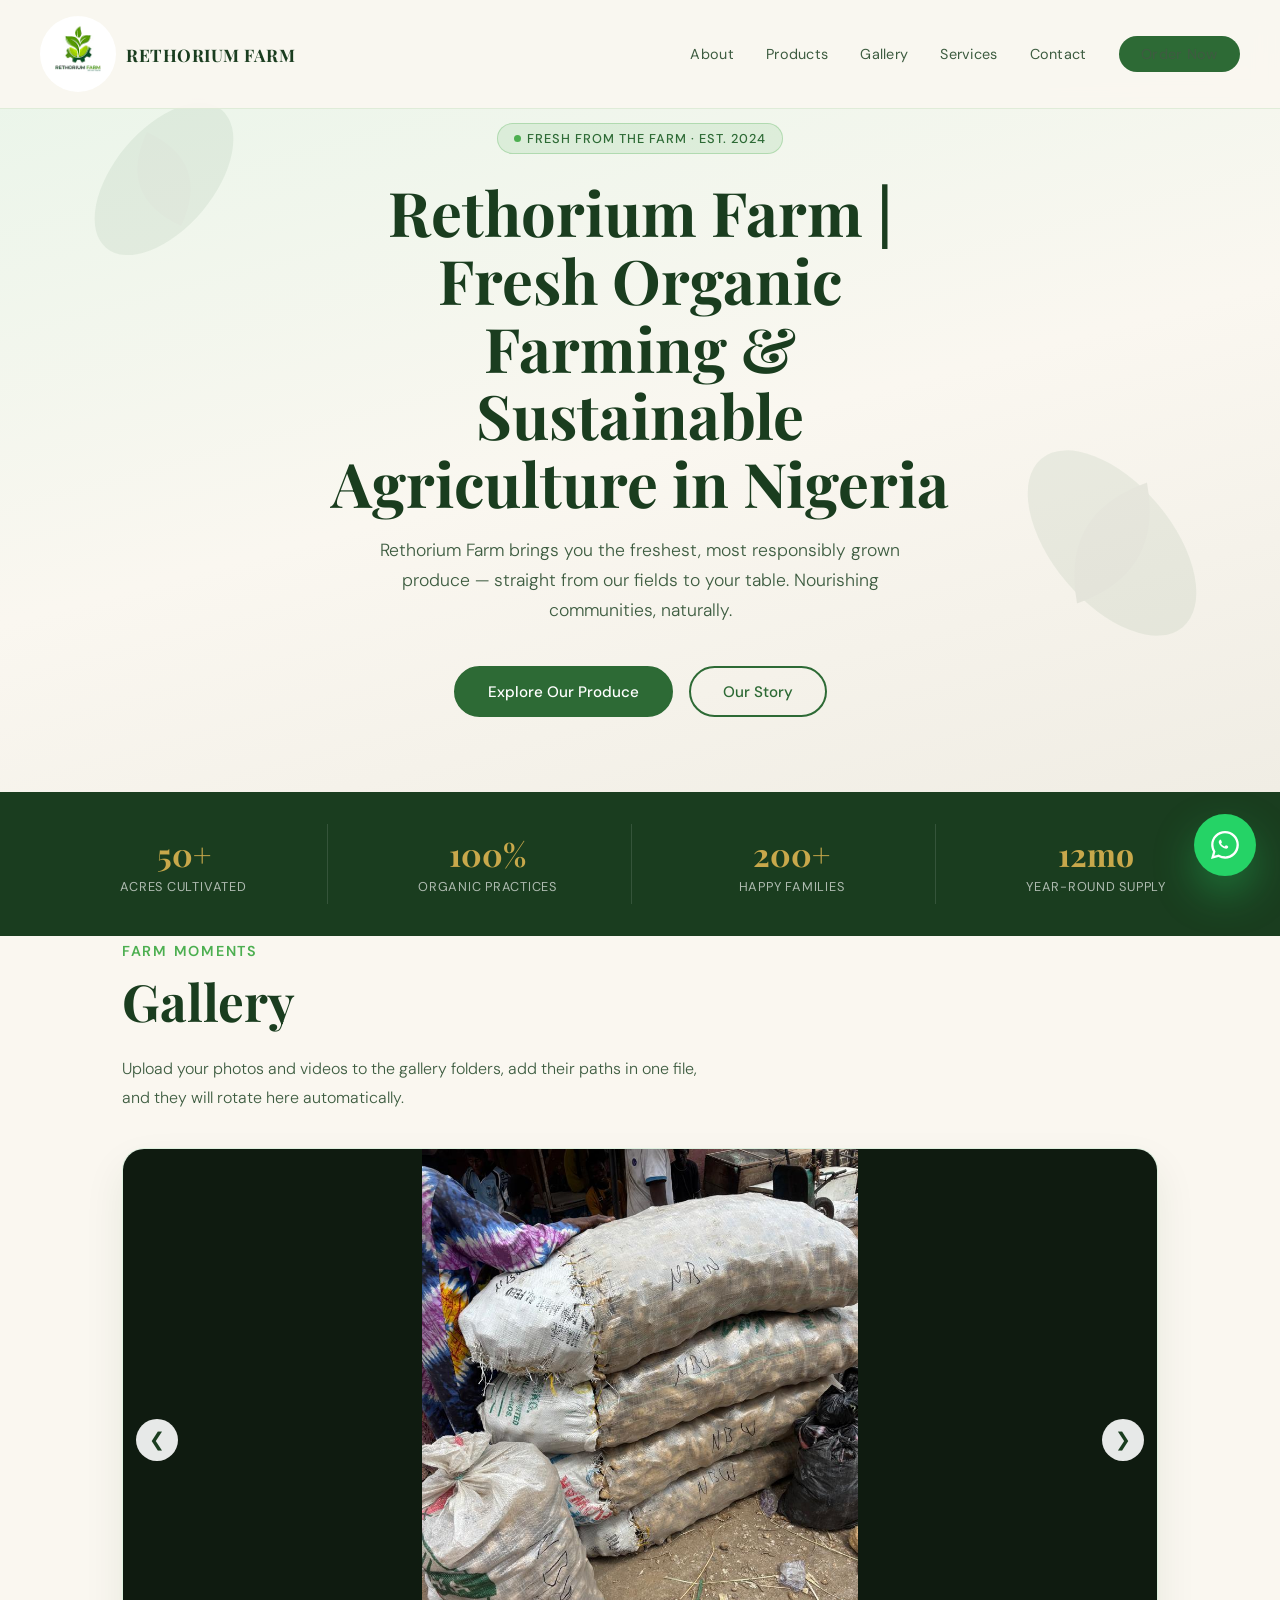
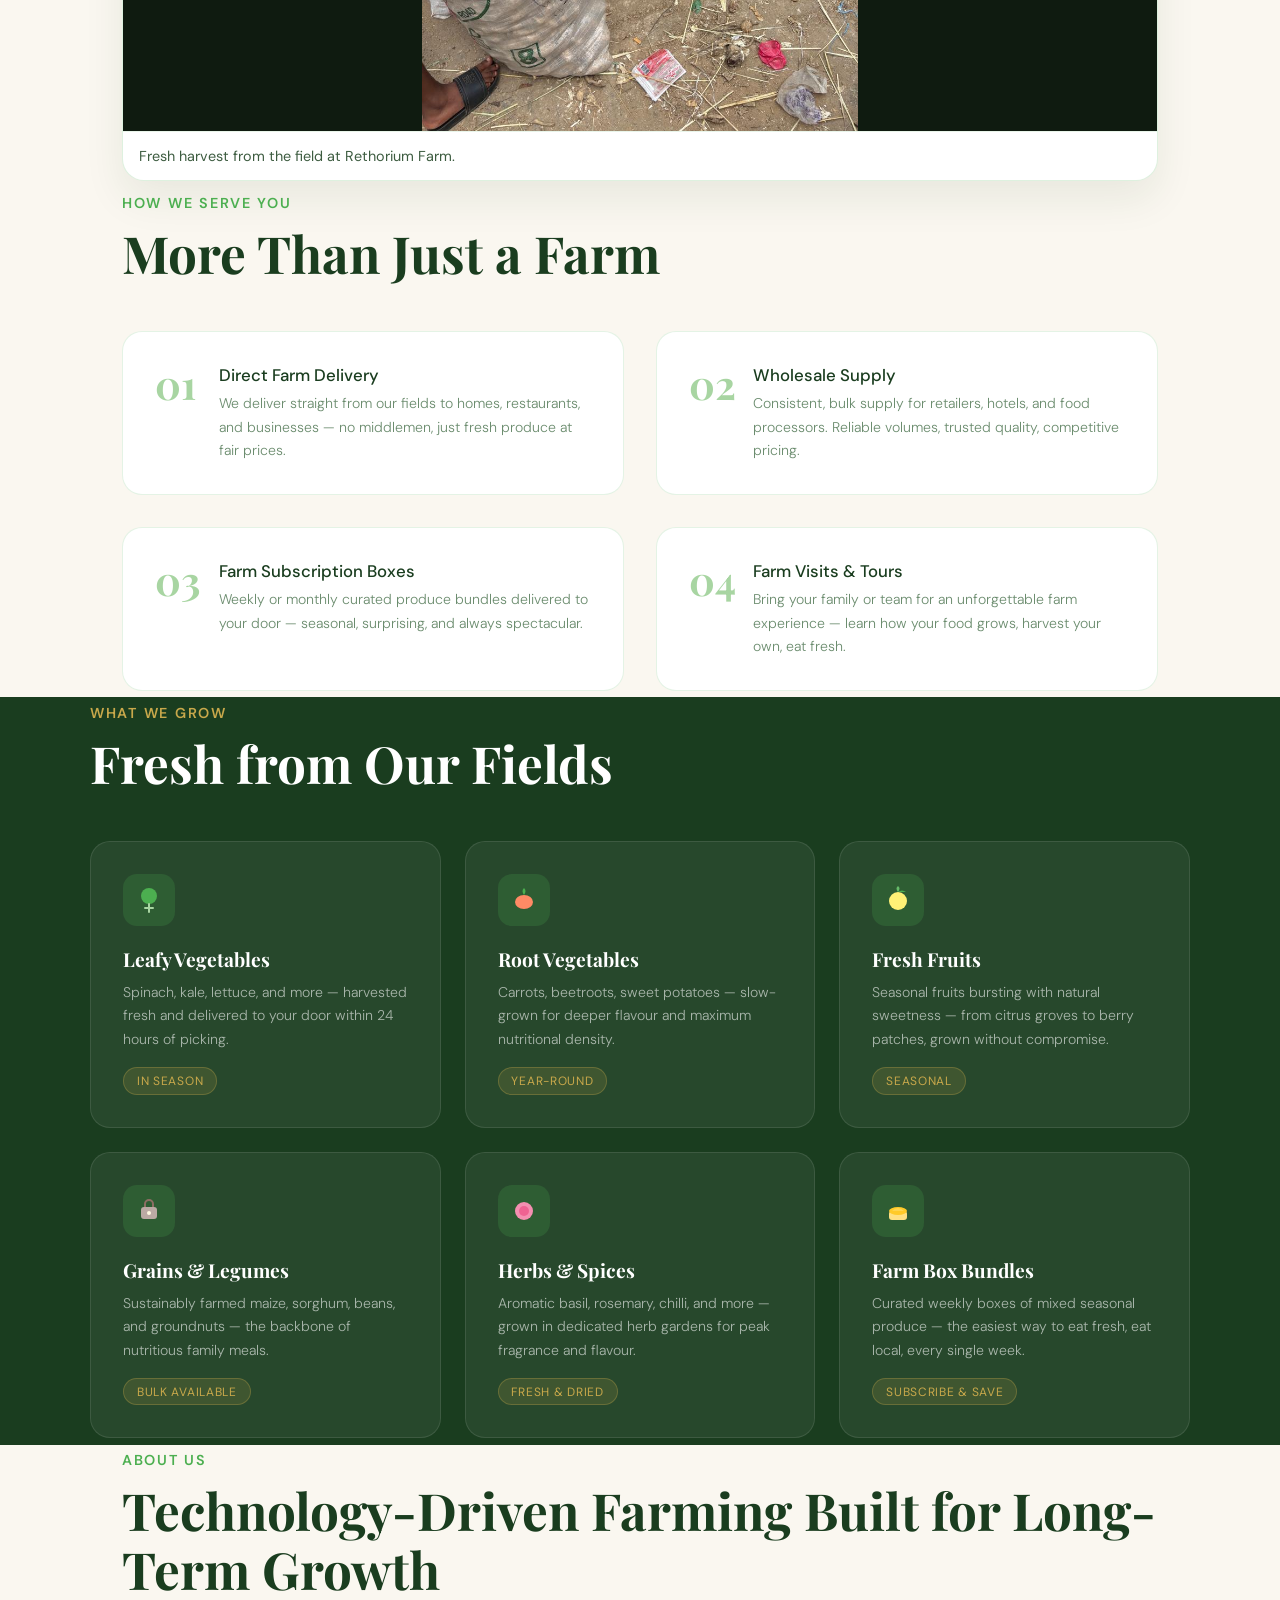
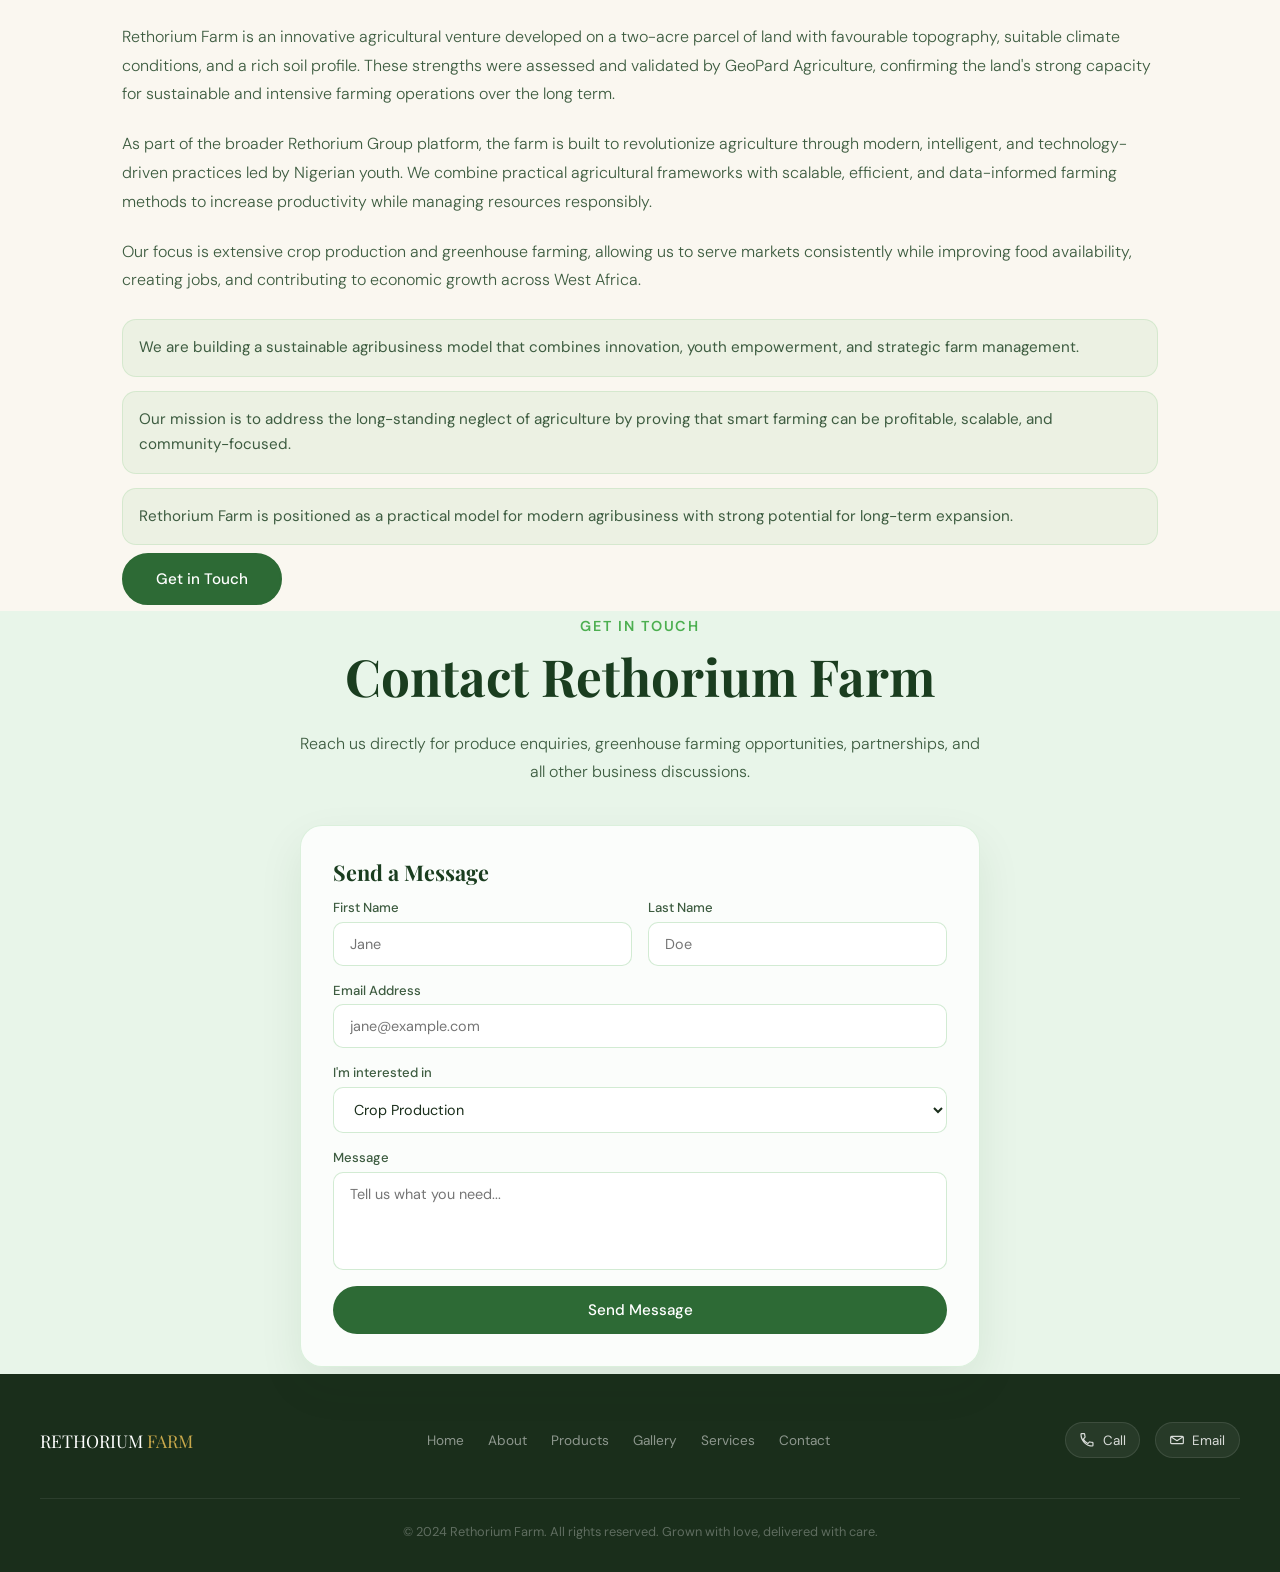
==== index.html @ 93842a05 "update changes" ====
<!DOCTYPE html>
<html lang="en">
<head>
<meta charset="UTF-8">
<meta name="viewport" content="width=device-width, initial-scale=1.0">
<title>Rethorium Farm | Organic Farming, Greenhouse Agriculture & Fresh Produce in Nigeria</title>
<meta name="description" content="Rethorium Farm is a modern agricultural company in Nigeria focused on sustainable crop production, greenhouse farming, and fresh organic produce supply across West Africa.">
<meta name="keywords" content="Rethorium Farm, agriculture Nigeria, organic farm, greenhouse farming, fresh produce Nigeria, farm delivery, crops Nigeria">
<meta name="author" content="Rethorium Farm">
<meta name="robots" content="index, follow">
<meta name="googlebot" content="index, follow, max-image-preview:large">
<meta name="language" content="English">
<meta name="geo.region" content="NG">
<meta name="geo.placename" content="Nigeria">
<meta property="og:title" content="Rethorium Farm">
<meta property="og:description" content="Fresh, sustainable farming and organic produce from Rethorium Farm.">
<meta property="og:image" content="https://rethoriumfarm.com/Rethorium%20Logo.jpg">
<meta property="og:url" content="https://rethoriumfarm.com">
<meta property="og:site_name" content="Rethorium Farm">
<meta property="og:locale" content="en_NG">
<meta property="og:type" content="website">
<meta name="twitter:card" content="summary_large_image">
<meta name="twitter:title" content="Rethorium Farm">
<meta name="twitter:description" content="Fresh farm produce, greenhouse farming, and sustainable agriculture.">
<meta name="twitter:image" content="https://rethoriumfarm.com/Rethorium%20Logo.jpg">
<link rel="canonical" href="https://rethoriumfarm.com">
<link rel="alternate" hreflang="en-ng" href="https://rethoriumfarm.com">
<link rel="alternate" hreflang="x-default" href="https://rethoriumfarm.com">
<link rel="icon" type="image/png" href="/favicon.png">
<link rel="apple-touch-icon" href="/apple-touch-icon.png">
<link href="https://fonts.googleapis.com/css2?family=Playfair+Display:wght@400;600;700&family=DM+Sans:wght@300;400;500&display=swap" rel="stylesheet">
<style>
  *, *::before, *::after { box-sizing: border-box; margin: 0; padding: 0; }
  :root {
    --green-deep: #1a3d1f;
    --green-mid: #2d6a35;
    --green-bright: #4caf50;
    --green-light: #a8d5a2;
    --green-pale: #e8f5e9;
    --gold: #c8a84b;
    --cream: #faf7f0;
    --text-dark: #1a2e1b;
    --text-mid: #3d5c40;
    --text-light: #6b8c6e;
    --white: #ffffff;
  }
  html { scroll-behavior: smooth; }
  body { font-family: 'DM Sans', sans-serif; background: var(--cream); color: var(--text-dark); overflow-x: hidden; }

  /* NAV */
  nav {
    position: fixed; top: 0; left: 0; right: 0; z-index: 100;
    display: flex; align-items: center; justify-content: space-between;
    padding: 1rem 2.5rem;
    background: rgba(250,247,240,0.92);
    backdrop-filter: blur(12px);
    border-bottom: 1px solid rgba(76,175,80,0.15);
  }
  .nav-logo { display: flex; align-items: center; gap: 10px; }
  .nav-logo-icon {
    width: 76px; height: 76px; background: var(--green-mid);
    border-radius: 50%; display: flex; align-items: center; justify-content: center;
    overflow: hidden;
  }
  .nav-logo-icon img { width: 100%; height: 100%; object-fit: cover; display: block; }
  .nav-brand { font-family: 'Playfair Display', serif; font-size: 1.08rem; font-weight: 700; color: var(--green-deep); letter-spacing: 0.03em; }
  .nav-links { display: flex; align-items: center; gap: 2rem; }
  .nav-links a { font-size: 0.9rem; color: var(--text-mid); text-decoration: none; letter-spacing: 0.02em; transition: color 0.2s; }
  .nav-links a:hover { color: var(--green-bright); }
  .nav-cta {
    background: var(--green-mid); color: white; padding: 0.55rem 1.4rem;
    border-radius: 40px; font-size: 0.88rem; font-weight: 500;
    text-decoration: none; transition: background 0.2s, transform 0.15s;
  }
  .nav-cta:hover { background: var(--green-deep); transform: translateY(-1px); }

  /* HERO */
  .hero {
    min-height: 88vh;
    display: flex; flex-direction: column; align-items: center; justify-content: center;
    padding: 7rem 2rem 4rem;
    position: relative; overflow: hidden;
    background: linear-gradient(165deg, var(--green-pale) 0%, var(--cream) 55%, #f0ede4 100%);
    text-align: center;
  }
  .hero-badge {
    display: inline-flex; align-items: center; gap: 6px;
    background: rgba(76,175,80,0.12); border: 1px solid rgba(76,175,80,0.3);
    color: var(--green-mid); font-size: 0.8rem; font-weight: 500; letter-spacing: 0.08em;
    padding: 0.4rem 1rem; border-radius: 40px; margin-bottom: 1.5rem;
    text-transform: uppercase;
  }
  .hero-badge::before { content: ''; width: 7px; height: 7px; background: var(--green-bright); border-radius: 50%; animation: pulse 2s infinite; }
  @keyframes pulse { 0%,100%{opacity:1;transform:scale(1)} 50%{opacity:0.6;transform:scale(1.3)} }
  .hero h1 {
    font-family: 'Playfair Display', serif; font-size: clamp(2.2rem, 4.8vw, 4rem);
    font-weight: 700; line-height: 1.1; color: var(--green-deep);
    max-width: 640px; margin: 0 auto 1.25rem;
  }
  .hero h1 em { font-style: italic; color: var(--green-mid); }
  .hero p {
    font-size: 1.1rem; color: var(--text-mid); line-height: 1.7;
    max-width: 520px; margin: 0 auto 2.5rem; font-weight: 300;
  }
  .hero-btns { display: flex; gap: 1rem; justify-content: center; flex-wrap: wrap; }
  .btn-primary {
    background: var(--green-mid); color: white; padding: 0.85rem 2rem;
    border-radius: 50px; font-size: 0.95rem; font-weight: 500; text-decoration: none;
    transition: all 0.2s; border: 2px solid var(--green-mid);
  }
  .btn-primary:hover { background: var(--green-deep); border-color: var(--green-deep); transform: translateY(-2px); }
  .btn-outline {
    background: transparent; color: var(--green-mid); padding: 0.85rem 2rem;
    border-radius: 50px; font-size: 0.95rem; font-weight: 500; text-decoration: none;
    border: 2px solid var(--green-mid); transition: all 0.2s;
  }
  .btn-outline:hover { background: var(--green-pale); transform: translateY(-2px); }

  /* floating leaf decoration */
  .leaf-deco {
    position: absolute; opacity: 0.07; pointer-events: none;
  }
  .leaf-deco-1 { top: 10%; left: 5%; width: 200px; transform: rotate(-20deg); }
  .leaf-deco-2 { bottom: 15%; right: 3%; width: 260px; transform: rotate(30deg); }

  /* STATS */
  .stats-bar {
    background: var(--green-deep); padding: 2rem 2.5rem;
    display: grid; grid-template-columns: repeat(4, 1fr); gap: 1rem; text-align: center;
  }
  .stat-item { border-right: 1px solid rgba(255,255,255,0.12); padding: 0.5rem 1rem; }
  .stat-item:last-child { border-right: none; }
  .stat-num { font-family: 'Playfair Display', serif; font-size: 2rem; font-weight: 700; color: var(--gold); display: block; }
  .stat-label { font-size: 0.8rem; color: rgba(255,255,255,0.65); text-transform: uppercase; letter-spacing: 0.06em; }

  /* ABOUT */
  .section { padding: 0.4rem 2rem; max-width: 1100px; margin: 0 auto; }
  .section-tag { font-size: 0.9rem; text-transform: uppercase; letter-spacing: 0.12em; color: var(--green-bright); font-weight: 600; margin-bottom: 0.75rem; display: block; }
  .section-title { font-family: 'Playfair Display', serif; font-size: clamp(2.35rem, 4vw, 3.5rem); color: var(--green-deep); font-weight: 700; line-height: 1.15; margin-bottom: 1.5rem; }
  .section-body { font-size: 1rem; color: var(--text-mid); line-height: 1.8; font-weight: 300; max-width: 600px; }

  .about-grid { display: grid; grid-template-columns: 1fr; gap: 0; align-items: start; }
  #about .section-body,
  #about .about-points {
    max-width: none;
  }

  /* PRODUCTS */
  .products-section { background: var(--green-deep); padding: 0.4rem 2rem; }
  .products-inner { max-width: 1100px; margin: 0 auto; }
  .products-section .section-tag { color: var(--gold); }
  .products-section .section-title { color: white; }
  .products-grid { display: grid; grid-template-columns: repeat(3, 1fr); gap: 1.5rem; margin-top: 3rem; }
  .product-card {
    background: rgba(255,255,255,0.06); border: 1px solid rgba(255,255,255,0.1);
    border-radius: 20px; padding: 2rem; transition: all 0.3s;
    cursor: pointer;
  }
  .product-card:hover { background: rgba(255,255,255,0.1); transform: translateY(-4px); border-color: rgba(200,168,75,0.4); }
  .product-icon {
    width: 52px; height: 52px; border-radius: 14px;
    background: rgba(76,175,80,0.2); display: flex; align-items: center;
    justify-content: center; margin-bottom: 1.25rem;
  }
  .product-icon svg { width: 28px; height: 28px; }
  .product-card h3 { font-family: 'Playfair Display', serif; color: white; font-size: 1.2rem; margin-bottom: 0.6rem; }
  .product-card p { color: rgba(255,255,255,0.6); font-size: 0.88rem; line-height: 1.65; font-weight: 300; }
  .product-tag {
    display: inline-block; background: rgba(200,168,75,0.15); color: var(--gold);
    font-size: 0.75rem; padding: 0.3rem 0.8rem; border-radius: 20px; margin-top: 1rem;
    border: 1px solid rgba(200,168,75,0.3); text-transform: uppercase; letter-spacing: 0.06em;
  }

  /* SERVICES */
  .services-grid { display: grid; grid-template-columns: repeat(2, 1fr); gap: 2rem; margin-top: 3rem; }
  .service-card {
    background: white; border: 1px solid rgba(76,175,80,0.15); border-radius: 20px;
    padding: 2rem; display: flex; gap: 1.25rem; transition: all 0.25s;
  }
  .service-card:hover { border-color: var(--green-light); box-shadow: 0 8px 30px rgba(45,106,53,0.1); transform: translateY(-2px); }
  .service-num {
    font-family: 'Playfair Display', serif; font-size: 2.5rem; color: var(--green-light);
    font-weight: 700; line-height: 1; min-width: 44px;
  }
  .service-card h3 { font-size: 1.05rem; font-weight: 500; color: var(--green-deep); margin-bottom: 0.4rem; }
  .service-card p { font-size: 0.88rem; color: var(--text-light); line-height: 1.65; font-weight: 300; }

  /* GALLERY */
  .gallery-shell {
    margin-top: 2.2rem;
    background: white;
    border: 1px solid rgba(76,175,80,0.18);
    border-radius: 22px;
    overflow: hidden;
    box-shadow: 0 18px 40px rgba(26,61,31,0.08);
  }
  .gallery-stage {
    position: relative;
    aspect-ratio: 16 / 9;
    background: #0f1b10;
    display: flex;
    align-items: center;
    justify-content: center;
  }
  .gallery-media {
    width: 100%;
    height: 100%;
    object-fit: contain;
    display: block;
  }
  .gallery-empty {
    display: flex;
    width: 100%;
    height: 100%;
    align-items: center;
    justify-content: center;
    color: rgba(255,255,255,0.75);
    padding: 1rem;
    text-align: center;
    font-size: 0.95rem;
  }
  .gallery-caption {
    padding: 0.95rem 1rem;
    border-top: 1px solid rgba(76,175,80,0.12);
    color: var(--text-mid);
    font-size: 0.9rem;
    min-height: 3.1rem;
  }
  .gallery-controls {
    position: absolute;
    inset: 0;
    display: flex;
    align-items: center;
    justify-content: space-between;
    padding: 0 0.8rem;
    pointer-events: none;
  }
  .gallery-btn {
    width: 42px;
    height: 42px;
    border: 0;
    border-radius: 50%;
    background: rgba(255,255,255,0.9);
    color: var(--green-deep);
    font-size: 1.2rem;
    cursor: pointer;
    pointer-events: auto;
    transition: transform 0.2s, background 0.2s;
  }
  .gallery-btn:hover {
    background: #ffffff;
    transform: scale(1.05);
  }
  #gallery { padding-bottom: 0.4rem; }
  #services { padding-top: 0.4rem; }

  /* CONTACT */
  .contact-section { background: var(--green-pale); padding: 0.4rem 2rem; }
  .contact-inner { max-width: 680px; margin: 0 auto; text-align: center; }
  .contact-inner .section-title { color: var(--green-deep); }
  .contact-inner p { color: var(--text-mid); margin-bottom: 2.5rem; font-size: 1rem; font-weight: 300; line-height: 1.7; }
  .about-points {
    list-style: none;
    display: grid;
    gap: 0.9rem;
    margin: 1.5rem 0 0;
    padding: 0;
    max-width: 620px;
  }
  .about-points li {
    background: rgba(76,175,80,0.08);
    border: 1px solid rgba(76,175,80,0.14);
    border-radius: 14px;
    padding: 0.95rem 1rem;
    color: var(--text-mid);
    line-height: 1.65;
    font-size: 0.95rem;
  }
  .contact-layout {
    display: grid;
    grid-template-columns: 1fr;
    gap: 1.25rem;
    text-align: left;
    align-items: start;
  }
  .contact-card,
  .contact-form-shell {
    background: rgba(255,255,255,0.82);
    border: 1px solid rgba(76,175,80,0.18);
    border-radius: 22px;
    padding: 2rem;
    box-shadow: 0 18px 45px rgba(26,61,31,0.08);
  }
  .contact-card h3,
  .contact-form-shell h3 {
    font-family: 'Playfair Display', serif;
    color: var(--green-deep);
    font-size: 1.35rem;
    margin-bottom: 0.85rem;
  }
  .contact-list {
    display: grid;
    gap: 1rem;
    margin: 1.5rem 0;
  }
  .contact-item {
    padding: 0.95rem 1rem;
    border-radius: 16px;
    background: white;
    border: 1px solid rgba(76,175,80,0.14);
  }
  .contact-label {
    display: block;
    font-size: 0.78rem;
    letter-spacing: 0.08em;
    text-transform: uppercase;
    color: var(--green-bright);
    margin-bottom: 0.35rem;
    font-weight: 500;
  }
  .contact-item a,
  .contact-item span {
    color: var(--text-dark);
    text-decoration: none;
    font-size: 0.98rem;
    line-height: 1.5;
  }
  .contact-item a:hover { color: var(--green-mid); }
  .whatsapp-btn {
    display: inline-flex;
    align-items: center;
    justify-content: center;
    gap: 0.6rem;
    width: 100%;
    padding: 0.95rem 1.25rem;
    border-radius: 999px;
    text-decoration: none;
    background: #25d366;
    color: white;
    font-weight: 500;
    transition: transform 0.2s, box-shadow 0.2s, background 0.2s;
    box-shadow: 0 14px 28px rgba(37,211,102,0.22);
  }
  .whatsapp-btn:hover {
    background: #1fb658;
    transform: translateY(-2px);
  }
  .whatsapp-float {
    position: fixed;
    right: 1.5rem;
    bottom: 1.5rem;
    z-index: 120;
    width: 62px;
    height: 62px;
    border-radius: 50%;
    display: inline-flex;
    align-items: center;
    justify-content: center;
    background: #25d366;
    color: white;
    box-shadow: 0 18px 40px rgba(37,211,102,0.35);
    transition: transform 0.2s, box-shadow 0.2s;
  }
  .whatsapp-float:hover {
    transform: translateY(-3px) scale(1.02);
    box-shadow: 0 22px 44px rgba(37,211,102,0.42);
  }
  .whatsapp-float svg { width: 28px; height: 28px; }
  .contact-form { text-align: left; display: grid; gap: 1rem; }
  .form-row { display: grid; grid-template-columns: 1fr 1fr; gap: 1rem; }
  .form-group { display: flex; flex-direction: column; gap: 0.35rem; }
  .form-group label { font-size: 0.82rem; font-weight: 500; color: var(--text-mid); }
  .form-group input, .form-group textarea, .form-group select {
    padding: 0.75rem 1rem; border: 1px solid rgba(76,175,80,0.25);
    border-radius: 10px; font-family: 'DM Sans', sans-serif; font-size: 0.9rem;
    background: white; color: var(--text-dark); outline: none; transition: border 0.2s;
    resize: none;
  }
  .form-group input:focus, .form-group textarea:focus, .form-group select:focus {
    border-color: var(--green-bright);
  }
  .submit-btn {
    background: var(--green-mid); color: white; border: none; padding: 0.9rem 2rem;
    border-radius: 50px; font-family: 'DM Sans', sans-serif; font-size: 0.95rem;
    font-weight: 500; cursor: pointer; transition: all 0.2s; width: 100%;
  }
  .submit-btn:hover { background: var(--green-deep); transform: translateY(-1px); }

  /* FOOTER */
  footer {
    background: var(--text-dark); padding: 3rem 2.5rem 2rem;
    display: flex; justify-content: space-between; align-items: center; flex-wrap: wrap; gap: 1rem;
  }
  .footer-brand { font-family: 'Playfair Display', serif; color: white; font-size: 1.1rem; }
  .footer-brand span { color: var(--gold); }
  .footer-links { display: flex; gap: 1.5rem; }
  .footer-links a { color: rgba(255,255,255,0.5); font-size: 0.85rem; text-decoration: none; transition: color 0.2s; }
  .footer-links a:hover { color: var(--gold); }
  .footer-contact-links {
    display: flex;
    align-items: center;
    gap: 0.9rem;
  }
  .footer-contact-link {
    display: inline-flex;
    align-items: center;
    gap: 0.45rem;
    padding: 0.55rem 0.85rem;
    border-radius: 999px;
    background: rgba(255,255,255,0.06);
    border: 1px solid rgba(255,255,255,0.1);
    color: rgba(255,255,255,0.82);
    text-decoration: none;
    font-size: 0.84rem;
    transition: color 0.2s, border-color 0.2s, background 0.2s;
  }
  .footer-contact-link svg {
    width: 16px;
    height: 16px;
    flex: 0 0 16px;
  }
  .footer-contact-link:hover {
    color: var(--gold);
    border-color: rgba(200,168,75,0.35);
    background: rgba(255,255,255,0.1);
  }
  .footer-copy { color: rgba(255,255,255,0.3); font-size: 0.8rem; width: 100%; text-align: center; margin-top: 1.5rem; border-top: 1px solid rgba(255,255,255,0.08); padding-top: 1.5rem; }

  @media (max-width: 820px) {
    nav {
      padding: 0.9rem 1rem;
      align-items: center;
    }
    .nav-logo {
      gap: 0.7rem;
      min-width: 0;
    }
    .nav-logo-icon { width: 54px; height: 54px; }
    .nav-brand {
      display: inline-block;
      font-size: 0.86rem;
      line-height: 1.1;
      max-width: 110px;
    }
    .nav-links { display: none; }
    .hero {
      min-height: auto;
      padding: 6rem 1rem 2.5rem;
    }
    .hero-badge {
      font-size: 0.68rem;
      letter-spacing: 0.06em;
      padding: 0.35rem 0.8rem;
      margin-bottom: 1rem;
    }
    .hero h1 {
      font-size: clamp(1.65rem, 7vw, 2.3rem);
      max-width: 16ch;
      margin-bottom: 0.9rem;
    }
    .hero p {
      font-size: 0.96rem;
      max-width: none;
      margin-bottom: 1.5rem;
    }
    .hero-btns {
      width: 100%;
      gap: 0.75rem;
    }
    .btn-primary,
    .btn-outline {
      width: 100%;
      max-width: 320px;
      padding: 0.8rem 1.2rem;
      font-size: 0.92rem;
    }
    .leaf-deco { display: none; }
    .stats-bar {
      grid-template-columns: repeat(2, minmax(0, 1fr));
      padding: 1.25rem 1rem;
      gap: 0.75rem;
    }
    .stat-item {
      border-right: none;
      border-bottom: 1px solid rgba(255,255,255,0.12);
      padding: 0.65rem 0.35rem 0.9rem;
    }
    .stat-item:nth-last-child(-n+2) { border-bottom: none; }
    .stat-num { font-size: 1.55rem; }
    .stat-label {
      font-size: 0.72rem;
      line-height: 1.4;
    }
    .section,
    .products-section,
    .contact-section { padding: 0.8rem 1rem; }
    .section-tag {
      font-size: 0.74rem;
      margin-bottom: 0.45rem;
    }
    .section-title {
      font-size: clamp(1.8rem, 8vw, 2.4rem);
      margin-bottom: 1rem;
    }
    .section-body {
      font-size: 0.95rem;
      line-height: 1.7;
    }
    .about-grid,
    .products-grid,
    .services-grid,
    .contact-layout,
    .form-row { grid-template-columns: 1fr; }
    .products-grid,
    .services-grid {
      gap: 1rem;
      margin-top: 1.5rem;
    }
    .product-card,
    .service-card { padding: 1.3rem; }
    .product-card h3 { font-size: 1.05rem; }
    .product-card p,
    .service-card p { font-size: 0.86rem; }
    .service-card {
      gap: 0.85rem;
      align-items: flex-start;
    }
    .service-num {
      font-size: 2rem;
      min-width: 0;
    }
    .gallery-shell {
      margin-top: 1.4rem;
      border-radius: 18px;
    }
    .gallery-stage { aspect-ratio: 4 / 3; }
    .gallery-btn { width: 38px; height: 38px; }
    .gallery-caption {
      padding: 0.8rem 0.85rem;
      min-height: auto;
      font-size: 0.85rem;
    }
    .about-points {
      gap: 0.7rem;
      margin-top: 1rem;
    }
    .about-points li {
      padding: 0.85rem 0.9rem;
      font-size: 0.9rem;
    }
    .contact-inner { max-width: none; }
    .contact-inner p {
      font-size: 0.95rem;
      margin-bottom: 1.5rem;
    }
    .contact-form-shell {
      padding: 1.25rem;
      border-radius: 18px;
    }
    .contact-form-shell h3 { font-size: 1.15rem; }
    .form-group input,
    .form-group textarea,
    .form-group select {
      font-size: 0.95rem;
      padding: 0.8rem 0.9rem;
    }
    .submit-btn {
      padding: 0.85rem 1rem;
      font-size: 0.92rem;
    }
    footer {
      padding: 2rem 1rem 1.35rem;
      justify-content: center;
      gap: 0.9rem;
      text-align: center;
    }
    .footer-brand { width: 100%; }
    .footer-links,
    .footer-contact-links {
      width: 100%;
      justify-content: center;
    }
    .footer-links {
      flex-wrap: wrap;
      gap: 0.75rem 1rem;
    }
    .footer-contact-links { flex-wrap: wrap; }
    .footer-contact-link {
      flex: 1 1 140px;
      justify-content: center;
    }
    .footer-copy {
      margin-top: 0.9rem;
      padding-top: 0.9rem;
      font-size: 0.76rem;
    }
    .whatsapp-float { right: 1rem; bottom: 1rem; width: 56px; height: 56px; }
  }

  @media (max-width: 420px) {
    .nav-brand {
      font-size: 0.8rem;
      max-width: 92px;
    }
    .hero { padding-top: 5.6rem; }
    .hero h1 {
      font-size: clamp(1.55rem, 8.2vw, 1.95rem);
      max-width: 13ch;
    }
    .stats-bar { grid-template-columns: 1fr; }
    .stat-item:nth-last-child(-n+2) { border-bottom: 1px solid rgba(255,255,255,0.12); }
    .stat-item:last-child { border-bottom: none; }
    .footer-contact-link { flex-basis: 100%; }
  }
</style>
<script type="application/ld+json">
{
  "@context": "https://schema.org",
  "@graph": [
    {
      "@type": "Organization",
      "@id": "https://rethoriumfarm.com/#organization",
      "name": "Rethorium Farm",
      "alternateName": "Rethorium Farm Nigeria",
      "url": "https://rethoriumfarm.com",
      "logo": "https://rethoriumfarm.com/Rethorium%20Logo.jpg",
      "image": "https://rethoriumfarm.com/Rethorium%20Logo.jpg",
      "description": "Rethorium Farm is a modern agricultural company in Nigeria focused on sustainable crop production, greenhouse farming, and fresh organic produce supply across West Africa.",
      "email": "info@rethoriumfarm.com",
      "telephone": "+2348164770648",
      "foundingDate": "2024",
      "areaServed": {
        "@type": "Country",
        "name": "Nigeria"
      },
      "contactPoint": {
        "@type": "ContactPoint",
        "contactType": "customer service",
        "telephone": "+2348164770648",
        "email": "info@rethoriumfarm.com",
        "availableLanguage": "English"
      },
      "sameAs": [
        "https://wa.me/2348164770648"
      ]
    },
    {
      "@type": "WebSite",
      "@id": "https://rethoriumfarm.com/#website",
      "url": "https://rethoriumfarm.com",
      "name": "Rethorium Farm",
      "publisher": {
        "@id": "https://rethoriumfarm.com/#organization"
      },
      "inLanguage": "en-NG"
    },
    {
      "@type": "WebPage",
      "@id": "https://rethoriumfarm.com/#webpage",
      "url": "https://rethoriumfarm.com",
      "name": "Rethorium Farm | Organic Farming, Greenhouse Agriculture & Fresh Produce in Nigeria",
      "isPartOf": {
        "@id": "https://rethoriumfarm.com/#website"
      },
      "about": {
        "@id": "https://rethoriumfarm.com/#organization"
      },
      "description": "Rethorium Farm is a modern agricultural company in Nigeria focused on sustainable crop production, greenhouse farming, and fresh organic produce supply across West Africa.",
      "inLanguage": "en-NG"
    }
  ]
}
</script>
</head>
<body>

<!-- NAV -->
<nav>
  <div class="nav-logo">
    <div class="nav-logo-icon">
      <img src="Rethorium Logo.jpg" alt="Rethorium Farm logo">
    </div>
    <span class="nav-brand">RETHORIUM FARM</span>
  </div>
  <div class="nav-links">
    <a href="#about">About</a>
    <a href="#products">Products</a>
    <a href="#gallery">Gallery</a>
    <a href="#services">Services</a>
    <a href="#contact">Contact</a>
    <a href="#contact" class="nav-cta">Order Now</a>
  </div>
</nav>

<!-- HERO -->
<section class="hero" id="home">
  <svg class="leaf-deco leaf-deco-1" viewBox="0 0 200 200"><ellipse cx="100" cy="100" rx="90" ry="50" fill="#2d6a35" transform="rotate(-30 100 100)"/><path d="M100 50 Q150 100 100 150 Q50 100 100 50" fill="#1a3d1f"/></svg>
  <svg class="leaf-deco leaf-deco-2" viewBox="0 0 260 260"><ellipse cx="130" cy="130" rx="110" ry="60" fill="#2d6a35" transform="rotate(20 130 130)"/><path d="M130 60 Q190 130 130 200 Q70 130 130 60" fill="#1a3d1f"/></svg>

  <span class="hero-badge">Fresh from the Farm · Est. 2024</span>
  <h1>Rethorium Farm | Fresh Organic Farming &amp; Sustainable Agriculture in Nigeria</h1>
  <p>Rethorium Farm brings you the freshest, most responsibly grown produce — straight from our fields to your table. Nourishing communities, naturally.</p>
  <div class="hero-btns">
    <a href="#products" class="btn-primary">Explore Our Produce</a>
    <a href="#about" class="btn-outline">Our Story</a>
  </div>
</section>

<!-- STATS -->
<div class="stats-bar">
  <div class="stat-item"><span class="stat-num">50+</span><span class="stat-label">Acres Cultivated</span></div>
  <div class="stat-item"><span class="stat-num">100%</span><span class="stat-label">Organic Practices</span></div>
  <div class="stat-item"><span class="stat-num">200+</span><span class="stat-label">Happy Families</span></div>
  <div class="stat-item"><span class="stat-num">12mo</span><span class="stat-label">Year-Round Supply</span></div>
</div>

<!-- GALLERY -->
<section class="section" id="gallery">
  <span class="section-tag">Farm Moments</span>
  <h2 class="section-title">Gallery </h2>
  <p class="section-body">Upload your photos and videos to the gallery folders, add their paths in one file, and they will rotate here automatically.</p>
  <div class="gallery-shell">
    <div class="gallery-stage" id="galleryStage">
      <div class="gallery-empty">Add media files to the gallery list to start the slideshow.</div>
      <div class="gallery-controls" id="galleryControls" style="display:none;">
        <button class="gallery-btn" id="galleryPrev" aria-label="Previous slide">&#10094;</button>
        <button class="gallery-btn" id="galleryNext" aria-label="Next slide">&#10095;</button>
      </div>
    </div>
    <div class="gallery-caption" id="galleryCaption">No gallery media loaded yet.</div>
  </div>
</section>

<!-- SERVICES -->
<section class="section" id="services">
  <span class="section-tag">How We Serve You</span>
  <h2 class="section-title">More Than Just a Farm</h2>
  <div class="services-grid">
    <div class="service-card">
      <div class="service-num">01</div>
      <div>
        <h3>Direct Farm Delivery</h3>
        <p>We deliver straight from our fields to homes, restaurants, and businesses — no middlemen, just fresh produce at fair prices.</p>
      </div>
    </div>
    <div class="service-card">
      <div class="service-num">02</div>
      <div>
        <h3>Wholesale Supply</h3>
        <p>Consistent, bulk supply for retailers, hotels, and food processors. Reliable volumes, trusted quality, competitive pricing.</p>
      </div>
    </div>
    <div class="service-card">
      <div class="service-num">03</div>
      <div>
        <h3>Farm Subscription Boxes</h3>
        <p>Weekly or monthly curated produce bundles delivered to your door — seasonal, surprising, and always spectacular.</p>
      </div>
    </div>
    <div class="service-card">
      <div class="service-num">04</div>
      <div>
        <h3>Farm Visits & Tours</h3>
        <p>Bring your family or team for an unforgettable farm experience — learn how your food grows, harvest your own, eat fresh.</p>
      </div>
    </div>
  </div>
</section>

<!-- PRODUCTS -->
<section class="products-section" id="products">
  <div class="products-inner">
    <span class="section-tag">What We Grow</span>
    <h2 class="section-title">Fresh from Our Fields</h2>
    <div class="products-grid">
      <div class="product-card">
        <div class="product-icon">
          <svg viewBox="0 0 28 28" fill="none"><circle cx="14" cy="10" r="8" fill="#4caf50"/><path d="M14 18v8" stroke="#a8d5a2" stroke-width="2" stroke-linecap="round"/><path d="M10 22h8" stroke="#a8d5a2" stroke-width="2" stroke-linecap="round"/></svg>
        </div>
        <h3>Leafy Vegetables</h3>
        <p>Spinach, kale, lettuce, and more — harvested fresh and delivered to your door within 24 hours of picking.</p>
        <span class="product-tag">In Season</span>
      </div>
      <div class="product-card">
        <div class="product-icon">
          <svg viewBox="0 0 28 28" fill="none"><ellipse cx="14" cy="16" rx="9" ry="7" fill="#ff8a65"/><path d="M14 9 Q17 5 14 2 Q11 5 14 9" fill="#4caf50"/></svg>
        </div>
        <h3>Root Vegetables</h3>
        <p>Carrots, beetroots, sweet potatoes — slow-grown for deeper flavour and maximum nutritional density.</p>
        <span class="product-tag">Year-Round</span>
      </div>
      <div class="product-card">
        <div class="product-icon">
          <svg viewBox="0 0 28 28" fill="none"><circle cx="14" cy="15" r="9" fill="#fff176"/><path d="M14 6 Q17 2 14 0 Q11 2 14 6" fill="#66bb6a"/><path d="M14 6 Q18 3 22 6" fill="#4caf50"/></svg>
        </div>
        <h3>Fresh Fruits</h3>
        <p>Seasonal fruits bursting with natural sweetness — from citrus groves to berry patches, grown without compromise.</p>
        <span class="product-tag">Seasonal</span>
      </div>
      <div class="product-card">
        <div class="product-icon">
          <svg viewBox="0 0 28 28" fill="none"><rect x="6" y="10" width="16" height="12" rx="3" fill="#bcaaa4"/><path d="M10 10V7a4 4 0 018 0v3" stroke="#8d6e63" stroke-width="2" fill="none"/><circle cx="14" cy="16" r="2" fill="#fff8e1"/></svg>
        </div>
        <h3>Grains & Legumes</h3>
        <p>Sustainably farmed maize, sorghum, beans, and groundnuts — the backbone of nutritious family meals.</p>
        <span class="product-tag">Bulk Available</span>
      </div>
      <div class="product-card">
        <div class="product-icon">
          <svg viewBox="0 0 28 28" fill="none"><circle cx="14" cy="14" r="9" fill="#f48fb1"/><circle cx="14" cy="14" r="5" fill="#e91e63" opacity="0.4"/></svg>
        </div>
        <h3>Herbs & Spices</h3>
        <p>Aromatic basil, rosemary, chilli, and more — grown in dedicated herb gardens for peak fragrance and flavour.</p>
        <span class="product-tag">Fresh & Dried</span>
      </div>
      <div class="product-card">
        <div class="product-icon">
          <svg viewBox="0 0 28 28" fill="none"><rect x="5" y="14" width="18" height="9" rx="3" fill="#ffe082"/><ellipse cx="14" cy="14" rx="9" ry="4" fill="#ffca28"/><path d="M8 14 Q14 8 20 14" fill="#ffd54f"/></svg>
        </div>
        <h3>Farm Box Bundles</h3>
        <p>Curated weekly boxes of mixed seasonal produce — the easiest way to eat fresh, eat local, every single week.</p>
        <span class="product-tag">Subscribe & Save</span>
      </div>
    </div>
  </div>
</section>

<!-- ABOUT -->
<section class="section" id="about">
  <div class="about-grid">
    <div>
      <span class="section-tag">About Us</span>
      <h2 class="section-title">Technology-Driven Farming Built for Long-Term Growth</h2>
      <p class="section-body">Rethorium Farm is an innovative agricultural venture developed on a two-acre parcel of land with favourable topography, suitable climate conditions, and a rich soil profile. These strengths were assessed and validated by GeoPard Agriculture, confirming the land's strong capacity for sustainable and intensive farming operations over the long term.</p>
      <br>
      <p class="section-body">As part of the broader Rethorium Group platform, the farm is built to revolutionize agriculture through modern, intelligent, and technology-driven practices led by Nigerian youth. We combine practical agricultural frameworks with scalable, efficient, and data-informed farming methods to increase productivity while managing resources responsibly.</p>
      <br>
      <p class="section-body">Our focus is extensive crop production and greenhouse farming, allowing us to serve markets consistently while improving food availability, creating jobs, and contributing to economic growth across West Africa.</p>
      <ul class="about-points">
        <li>We are building a sustainable agribusiness model that combines innovation, youth empowerment, and strategic farm management.</li>
        <li>Our mission is to address the long-standing neglect of agriculture by proving that smart farming can be profitable, scalable, and community-focused.</li>
        <li>Rethorium Farm is positioned as a practical model for modern agribusiness with strong potential for long-term expansion.</li>
      </ul>
      <a href="#contact" class="btn-primary" style="display:inline-block;margin-top:0.5rem;">Get in Touch</a>
    </div>
  </div>
</section>

<!-- CONTACT -->
<section class="contact-section" id="contact">
  <div class="contact-inner">
    <span class="section-tag" style="display:block;text-align:center;">Get in Touch</span>
    <h2 class="section-title">Contact Rethorium Farm</h2>
    <p>Reach us directly for produce enquiries, greenhouse farming opportunities, partnerships, and all other business discussions.</p>
    <div class="contact-layout">
      <div class="contact-form-shell">
        <h3>Send a Message</h3>
        <div class="contact-form">
          <div class="form-row">
            <div class="form-group"><label>First Name</label><input type="text" placeholder="Jane"></div>
            <div class="form-group"><label>Last Name</label><input type="text" placeholder="Doe"></div>
          </div>
          <div class="form-group"><label>Email Address</label><input type="email" placeholder="jane@example.com"></div>
          <div class="form-group"><label>I'm interested in</label>
            <select><option>Crop Production</option><option>Greenhouse Farming</option><option>Wholesale Order</option><option>Partnership Opportunity</option><option>General Enquiry</option></select>
          </div>
          <div class="form-group"><label>Message</label><textarea rows="4" placeholder="Tell us what you need..."></textarea></div>
          <button class="submit-btn" onclick="alert('Thank you! We will get back to you shortly.')">Send Message</button>
        </div>
    </div>
  </div>
</section>

<a class="whatsapp-float" href="https://wa.me/+2348164770648" target="_blank" rel="noopener noreferrer" aria-label="Chat with Rethorium Farm on WhatsApp">
  <svg viewBox="0 0 32 32" fill="currentColor" aria-hidden="true"><path d="M19.11 17.23c-.27-.13-1.57-.77-1.82-.86-.24-.09-.42-.13-.6.13-.18.27-.69.86-.85 1.04-.15.18-.31.2-.58.07-.27-.13-1.12-.41-2.13-1.3-.79-.7-1.32-1.57-1.48-1.84-.15-.27-.02-.41.11-.54.12-.12.27-.31.4-.47.13-.15.18-.27.27-.45.09-.18.04-.34-.02-.47-.07-.13-.6-1.45-.82-1.99-.22-.52-.45-.45-.6-.45h-.51c-.18 0-.47.07-.72.34-.24.27-.94.92-.94 2.24 0 1.33.96 2.61 1.09 2.79.13.18 1.89 2.88 4.57 4.04.64.27 1.14.43 1.53.55.64.2 1.22.17 1.68.1.51-.08 1.57-.64 1.79-1.25.22-.61.22-1.13.15-1.25-.06-.12-.24-.18-.51-.31Z"/><path d="M27.27 4.68A15.78 15.78 0 0 0 16.02 0C7.3 0 .2 7.1.2 15.82c0 2.79.73 5.51 2.12 7.91L0 32l8.5-2.23a15.8 15.8 0 0 0 7.52 1.91h.01c8.72 0 15.82-7.1 15.82-15.82 0-4.22-1.64-8.19-4.58-11.18Zm-11.24 24.3h-.01a13.2 13.2 0 0 1-6.72-1.84l-.48-.29-5.04 1.32 1.35-4.91-.31-.5a13.16 13.16 0 0 1-2.03-6.95c0-7.27 5.92-13.19 13.2-13.19 3.52 0 6.83 1.37 9.32 3.87a13.1 13.1 0 0 1 3.86 9.32c0 7.28-5.92 13.2-13.14 13.2Z"/></svg>
</a>

<!-- FOOTER -->
<footer>
  <div class="footer-brand">RETHORIUM <span>FARM</span></div>
  <div class="footer-links">
    <a href="#home">Home</a>
    <a href="#about">About</a>
    <a href="#products">Products</a>
    <a href="#gallery">Gallery</a>
    <a href="#services">Services</a>
    <a href="#contact">Contact</a>
  </div>
  <div class="footer-contact-links">
    <a class="footer-contact-link" href="tel:+2348164770648" aria-label="Call Rethorium Farm">
      <svg viewBox="0 0 24 24" fill="none" aria-hidden="true"><path d="M6.62 10.79a15.46 15.46 0 0 0 6.59 6.59l2.2-2.2a1 1 0 0 1 1.02-.24c1.12.37 2.3.56 3.5.56a1 1 0 0 1 1 1V20a1 1 0 0 1-1 1C10.85 21 3 13.15 3 3.5a1 1 0 0 1 1-1H7.5a1 1 0 0 1 1 1c0 1.2.19 2.38.56 3.5a1 1 0 0 1-.24 1.02l-2.2 2.77Z" stroke="currentColor" stroke-width="1.8" stroke-linecap="round" stroke-linejoin="round"/></svg>
      <span>Call</span>
    </a>
    <a class="footer-contact-link" href="mailto:info@rethoriumfarm.com" aria-label="Email Rethorium Farm">
      <svg viewBox="0 0 24 24" fill="none" aria-hidden="true"><path d="M4 6.5h16a1.5 1.5 0 0 1 1.5 1.5v8A1.5 1.5 0 0 1 20 17.5H4A1.5 1.5 0 0 1 2.5 16V8A1.5 1.5 0 0 1 4 6.5Z" stroke="currentColor" stroke-width="1.8"/><path d="m4 8 8 5 8-5" stroke="currentColor" stroke-width="1.8" stroke-linecap="round" stroke-linejoin="round"/></svg>
      <span>Email</span>
    </a>
  </div>
  <div class="footer-copy">© 2024 Rethorium Farm. All rights reserved. Grown with love, delivered with care.</div>
</footer>

<script src="gallery/media-data.js"></script>
<script>
  (function () {
    const mediaList = Array.isArray(window.galleryMedia) ? window.galleryMedia : [];
    const stage = document.getElementById('galleryStage');
    const captionEl = document.getElementById('galleryCaption');
    const controls = document.getElementById('galleryControls');
    const prevBtn = document.getElementById('galleryPrev');
    const nextBtn = document.getElementById('galleryNext');
    let currentIndex = 0;
    let autoTimer = null;

    function isVideo(path) {
      return /\.(mp4|webm|ogg)$/i.test(path);
    }

    function clearStage() {
      stage.innerHTML = '';
      stage.appendChild(controls);
    }

    function renderSlide() {
      if (!mediaList.length) {
        return;
      }

      const item = mediaList[currentIndex];
      clearStage();

      if (isVideo(item.src)) {
        const video = document.createElement('video');
        video.className = 'gallery-media';
        video.src = item.src;
        video.controls = true;
        video.muted = true;
        video.preload = 'metadata';
        stage.insertBefore(video, controls);
      } else {
        const image = document.createElement('img');
        image.className = 'gallery-media';
        image.src = item.src;
        image.alt = item.caption || 'Farm gallery image';
        stage.insertBefore(image, controls);
      }

      captionEl.textContent = item.caption || 'Farm gallery media';
    }

    function nextSlide() {
      currentIndex = (currentIndex + 1) % mediaList.length;
      renderSlide();
    }

    function prevSlide() {
      currentIndex = (currentIndex - 1 + mediaList.length) % mediaList.length;
      renderSlide();
    }

    function restartAutoPlay() {
      if (autoTimer) {
        clearInterval(autoTimer);
      }
      autoTimer = setInterval(nextSlide, 5000);
    }

    if (!mediaList.length) {
      return;
    }

    controls.style.display = 'flex';
    prevBtn.addEventListener('click', function () {
      prevSlide();
      restartAutoPlay();
    });
    nextBtn.addEventListener('click', function () {
      nextSlide();
      restartAutoPlay();
    });

    renderSlide();
    restartAutoPlay();
  }());
</script>

</body>
</html>
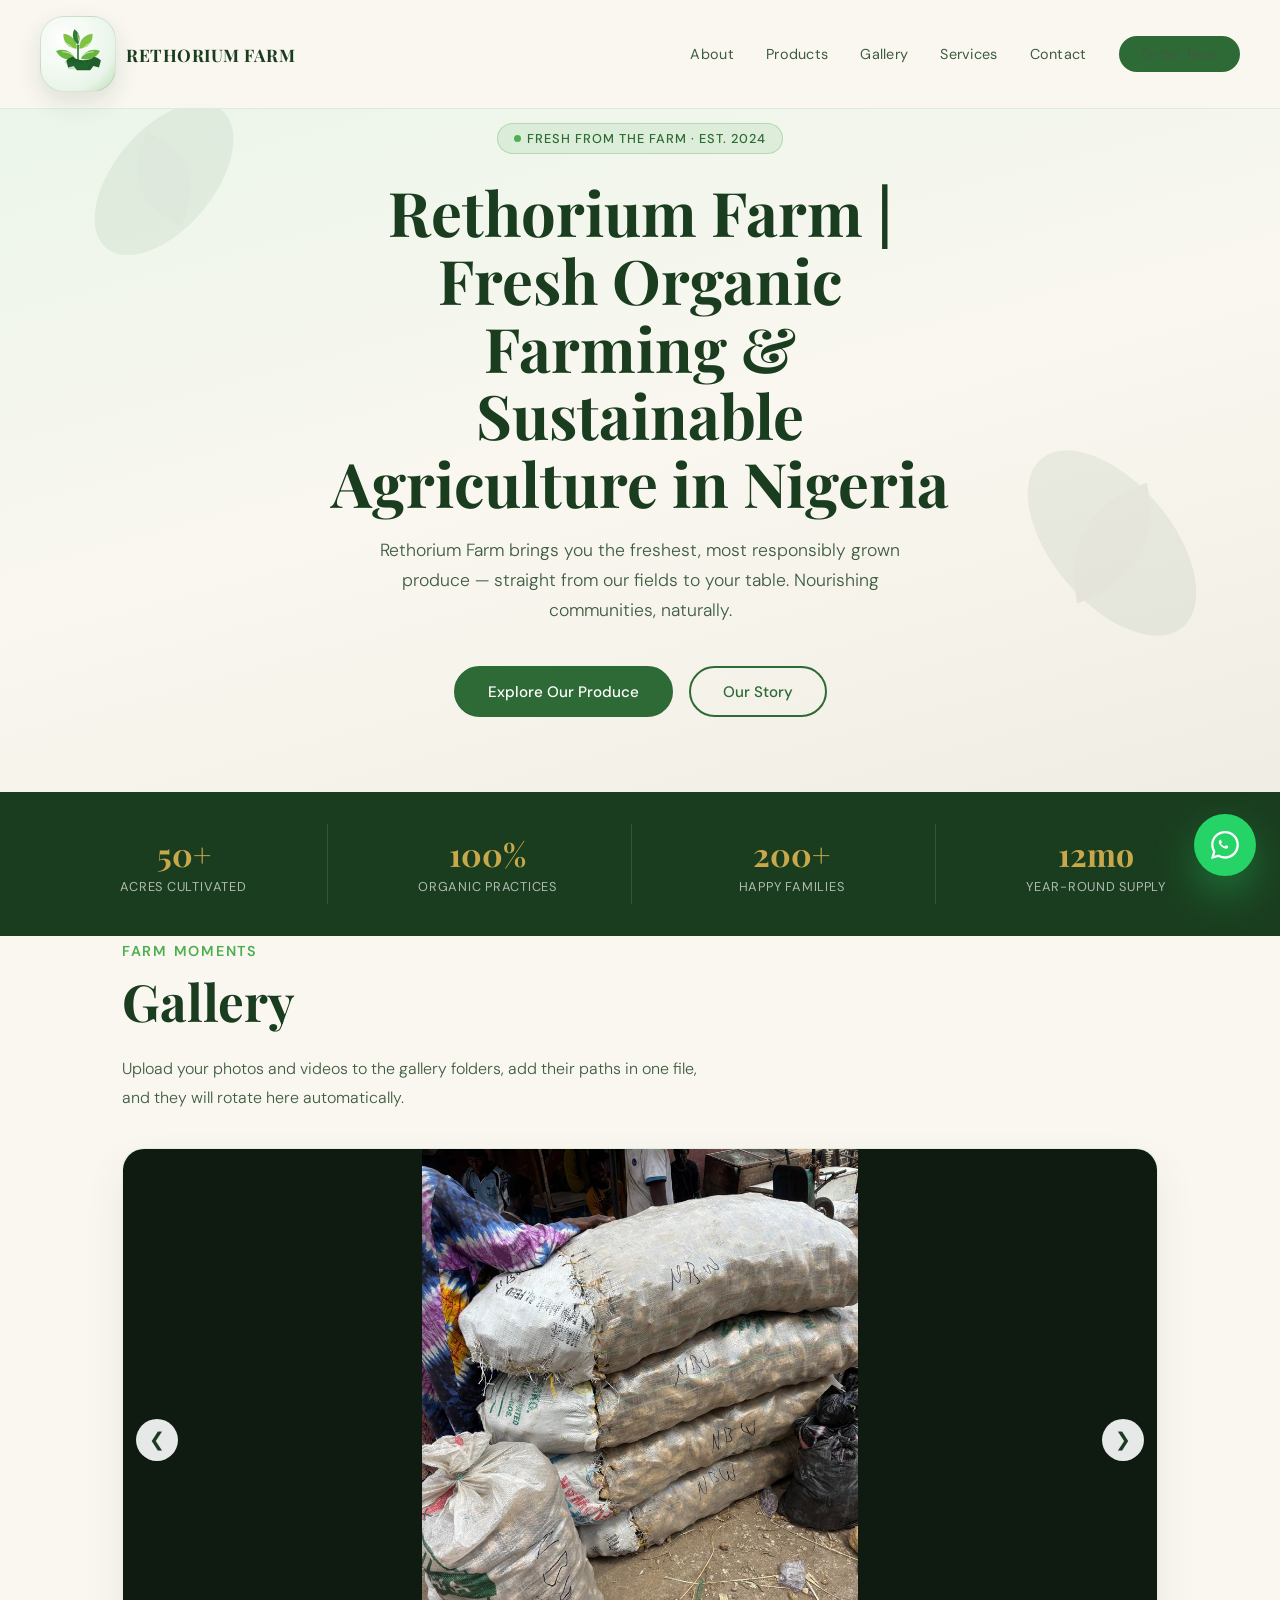
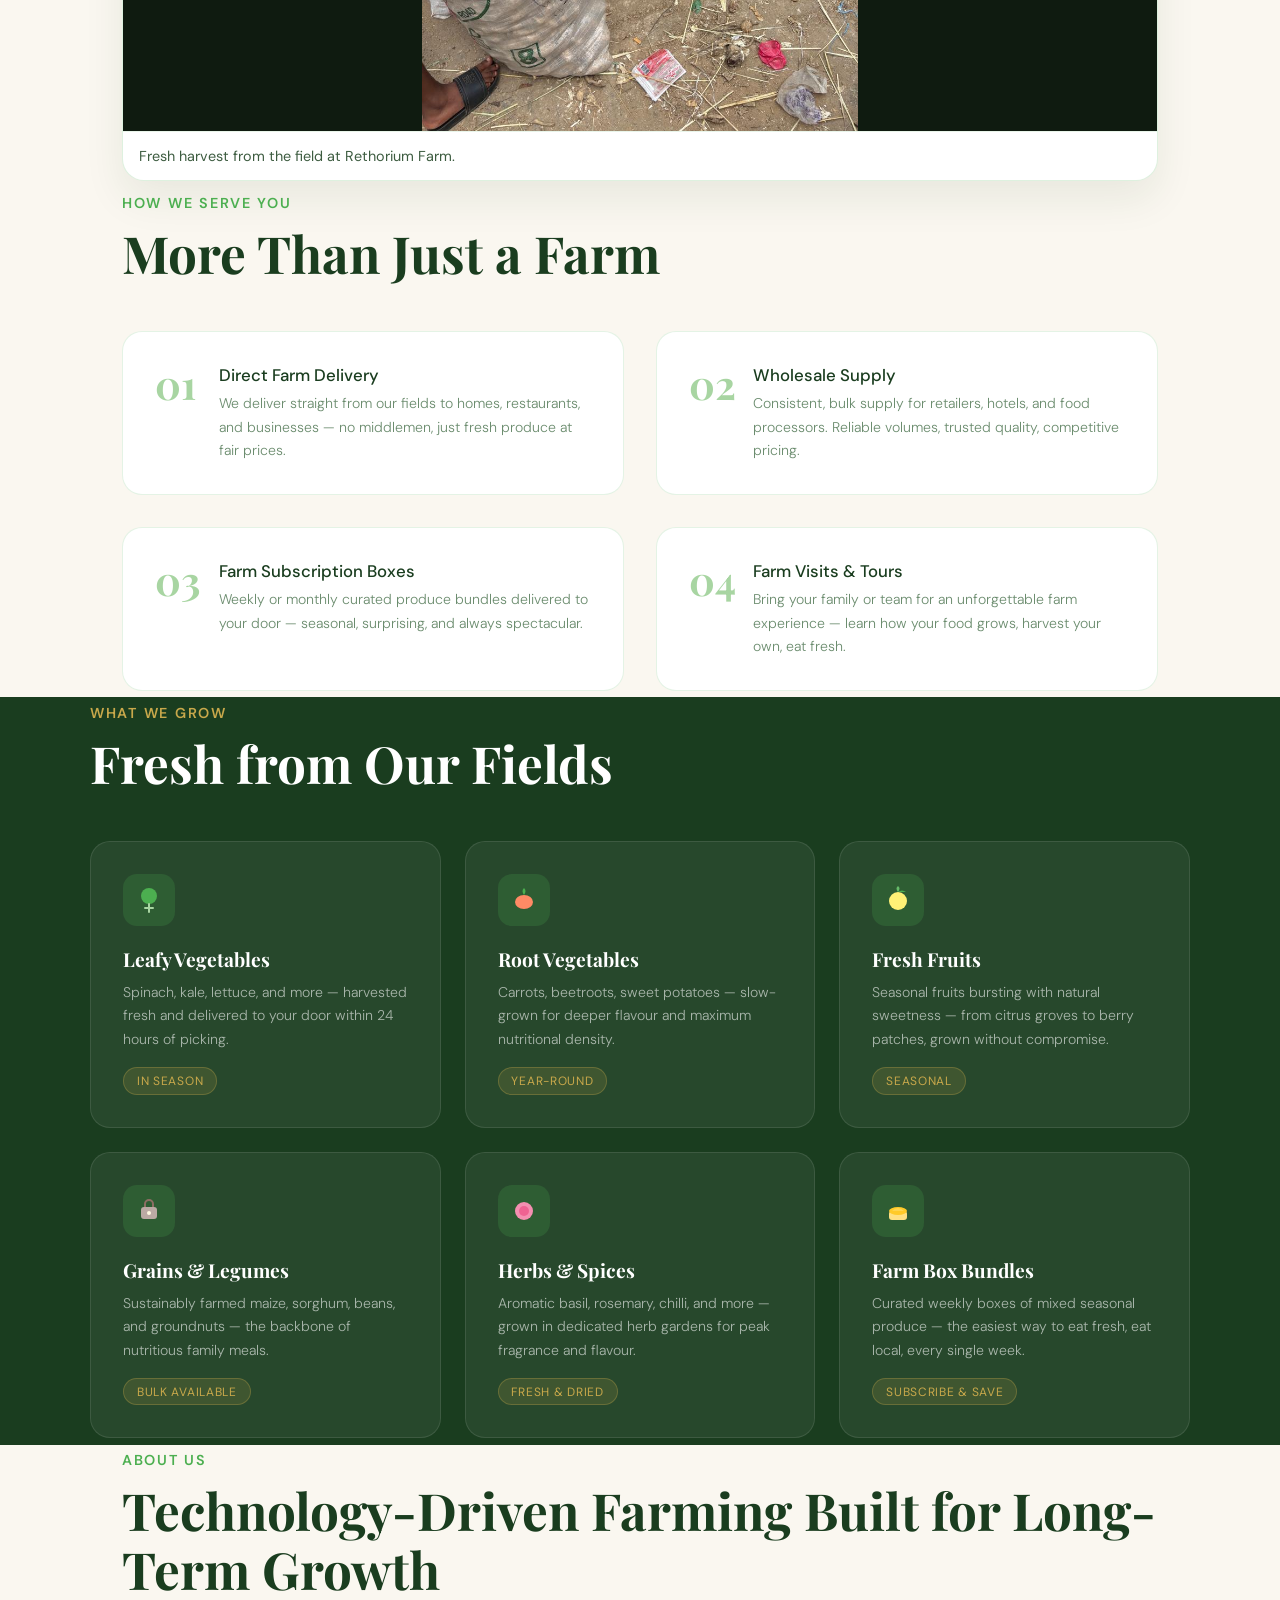
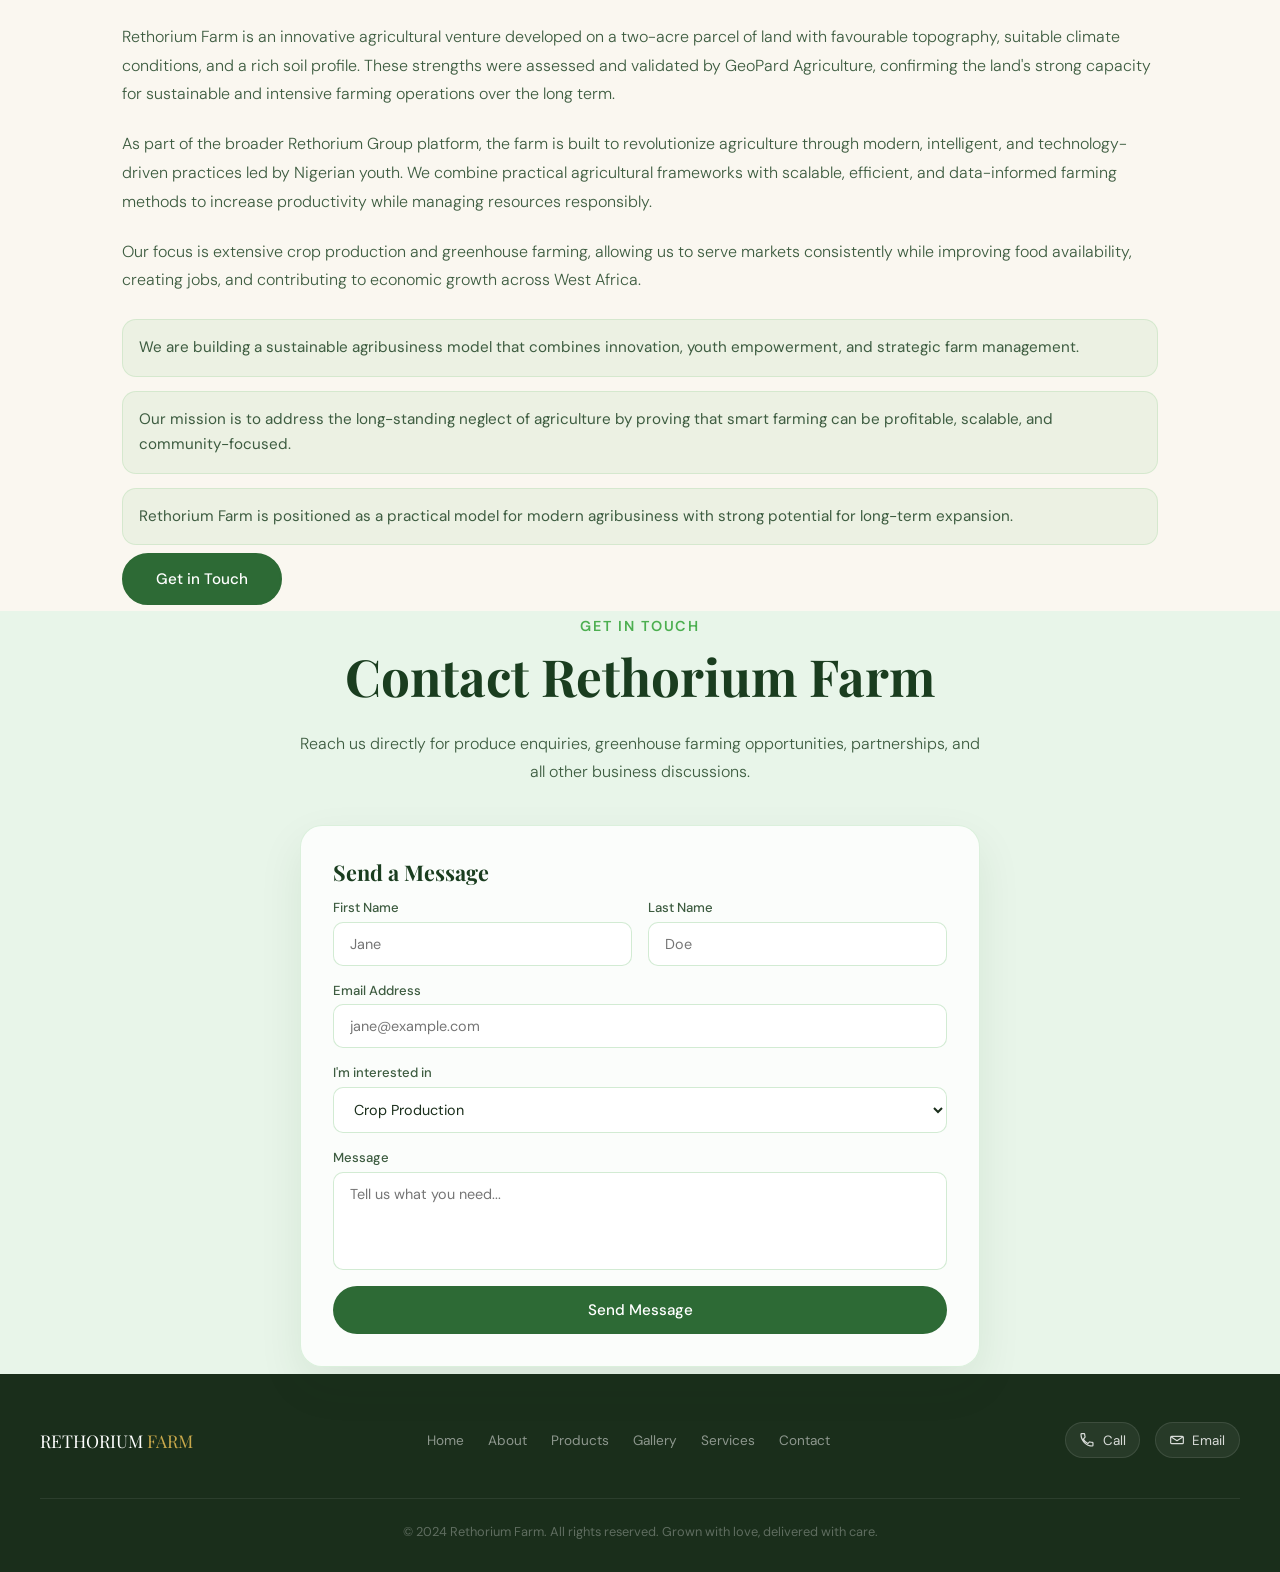
==== commit 882946fc: "update changes" ====
--- a/index.html
+++ b/index.html
@@ -23,11 +23,14 @@
 <meta name="twitter:title" content="Rethorium Farm">
 <meta name="twitter:description" content="Fresh farm produce, greenhouse farming, and sustainable agriculture.">
 <meta name="twitter:image" content="https://rethoriumfarm.com/Rethorium%20Logo.jpg">
+<meta name="theme-color" content="#1a3d1f">
 <link rel="canonical" href="https://rethoriumfarm.com">
 <link rel="alternate" hreflang="en-ng" href="https://rethoriumfarm.com">
 <link rel="alternate" hreflang="x-default" href="https://rethoriumfarm.com">
-<link rel="icon" type="image/png" href="/favicon.png">
-<link rel="apple-touch-icon" href="/apple-touch-icon.png">
+<link rel="icon" href="favicon.svg" type="image/svg+xml" sizes="any">
+<link rel="icon" type="image/png" sizes="32x32" href="favicon.png">
+<link rel="mask-icon" href="favicon.svg" color="#2d6a35">
+<link rel="apple-touch-icon" href="apple-touch-icon.png">
 <link href="https://fonts.googleapis.com/css2?family=Playfair+Display:wght@400;600;700&family=DM+Sans:wght@300;400;500&display=swap" rel="stylesheet">
 <style>
   *, *::before, *::after { box-sizing: border-box; margin: 0; padding: 0; }
@@ -58,11 +61,15 @@
   }
   .nav-logo { display: flex; align-items: center; gap: 10px; }
   .nav-logo-icon {
-    width: 76px; height: 76px; background: var(--green-mid);
-    border-radius: 50%; display: flex; align-items: center; justify-content: center;
+    width: 76px; height: 76px;
+    border-radius: 24px; display: flex; align-items: center; justify-content: center;
+    background: radial-gradient(circle at 30% 30%, rgba(255,255,255,0.98), rgba(232,245,233,0.92) 70%, rgba(168,213,162,0.75) 100%);
+    border: 1px solid rgba(45,106,53,0.14);
+    box-shadow: 0 10px 24px rgba(26,61,31,0.12);
+    padding: 0.55rem;
     overflow: hidden;
   }
-  .nav-logo-icon img { width: 100%; height: 100%; object-fit: cover; display: block; }
+  .nav-logo-icon img { width: 100%; height: 100%; object-fit: contain; display: block; }
   .nav-brand { font-family: 'Playfair Display', serif; font-size: 1.08rem; font-weight: 700; color: var(--green-deep); letter-spacing: 0.03em; }
   .nav-links { display: flex; align-items: center; gap: 2rem; }
   .nav-links a { font-size: 0.9rem; color: var(--text-mid); text-decoration: none; letter-spacing: 0.02em; transition: color 0.2s; }
@@ -435,7 +442,7 @@
       gap: 0.7rem;
       min-width: 0;
     }
-    .nav-logo-icon { width: 54px; height: 54px; }
+    .nav-logo-icon { width: 54px; height: 54px; padding: 0.4rem; }
     .nav-brand {
       display: inline-block;
       font-size: 0.86rem;
@@ -623,8 +630,8 @@
       "name": "Rethorium Farm",
       "alternateName": "Rethorium Farm Nigeria",
       "url": "https://rethoriumfarm.com",
-      "logo": "https://rethoriumfarm.com/Rethorium%20Logo.jpg",
-      "image": "https://rethoriumfarm.com/Rethorium%20Logo.jpg",
+      "logo": "https://rethoriumfarm.com/rethorium-logo.svg",
+      "image": "https://rethoriumfarm.com/rethorium-logo.svg",
       "description": "Rethorium Farm is a modern agricultural company in Nigeria focused on sustainable crop production, greenhouse farming, and fresh organic produce supply across West Africa.",
       "email": "info@rethoriumfarm.com",
       "telephone": "+2348164770648",
@@ -678,7 +685,7 @@
 <nav>
   <div class="nav-logo">
     <div class="nav-logo-icon">
-      <img src="Rethorium Logo.jpg" alt="Rethorium Farm logo">
+      <img src="rethorium-mark.svg" alt="Rethorium Farm mark">
     </div>
     <span class="nav-brand">RETHORIUM FARM</span>
   </div>
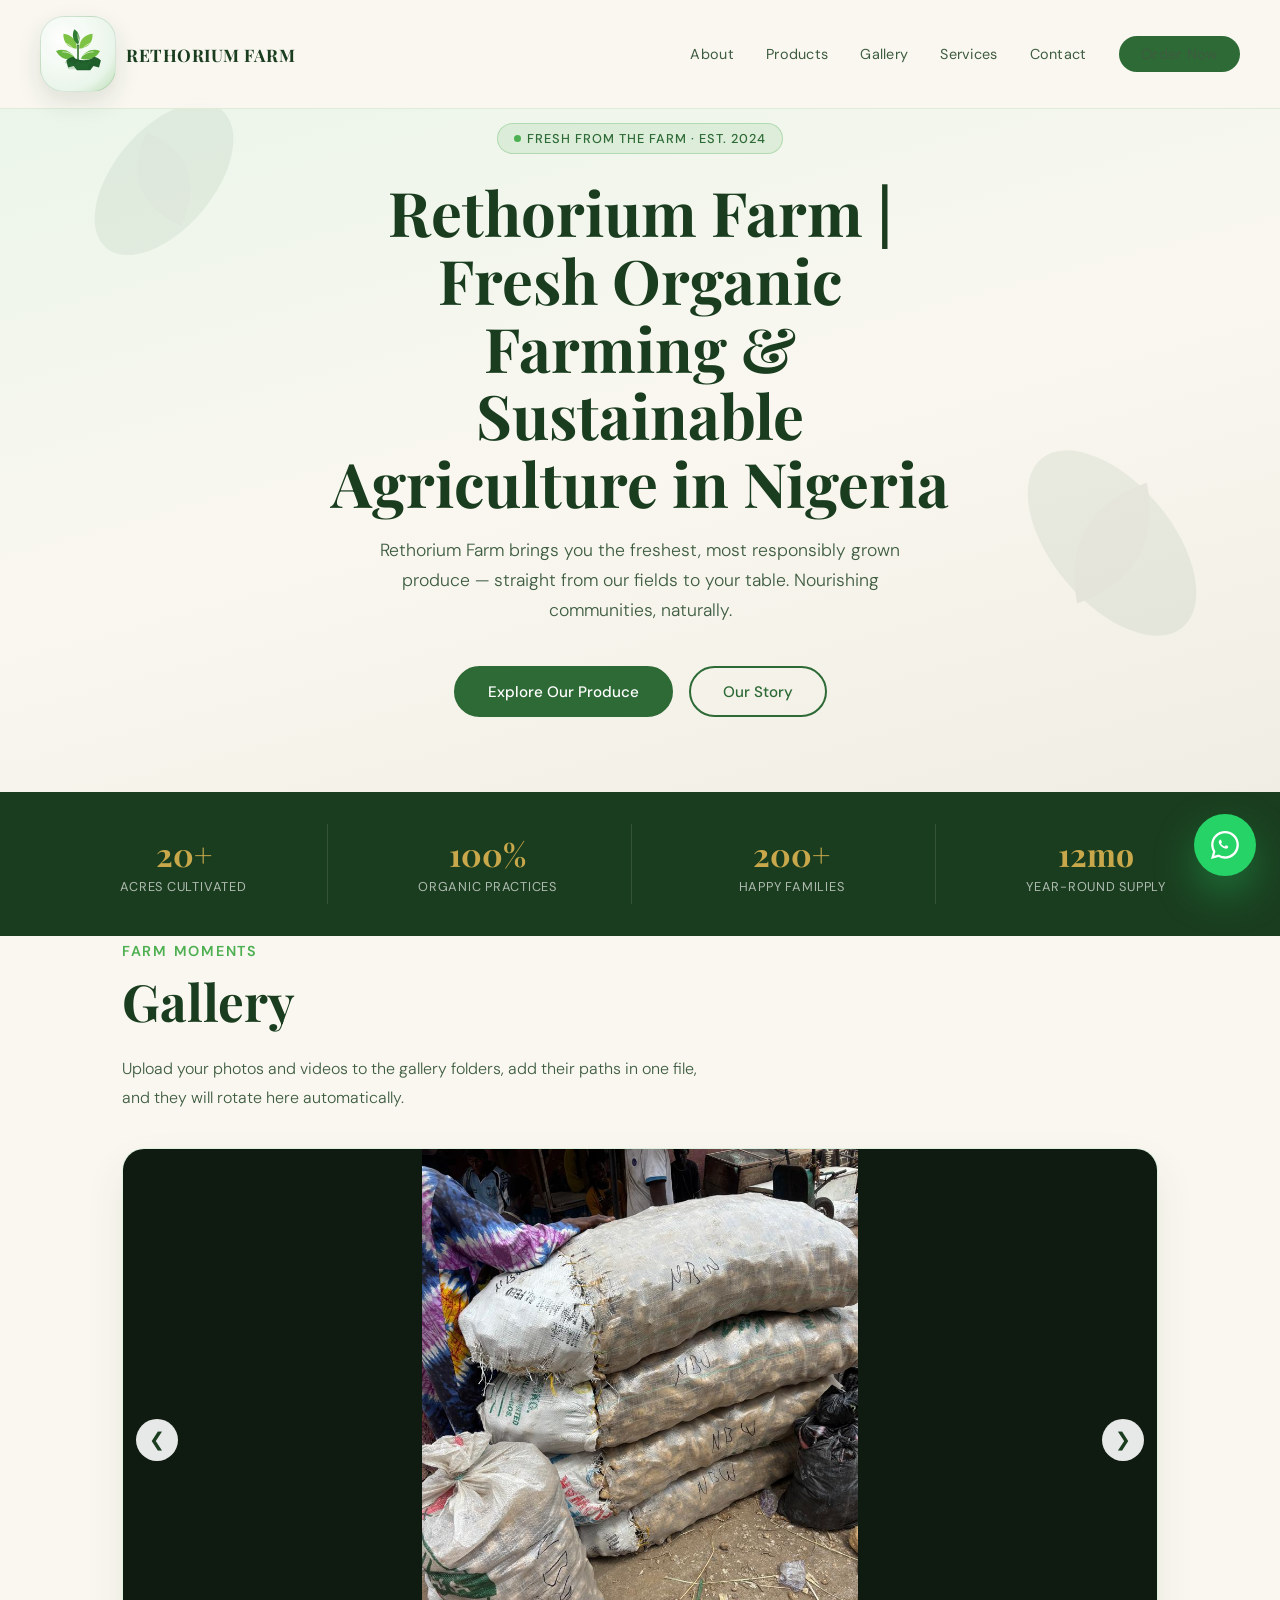
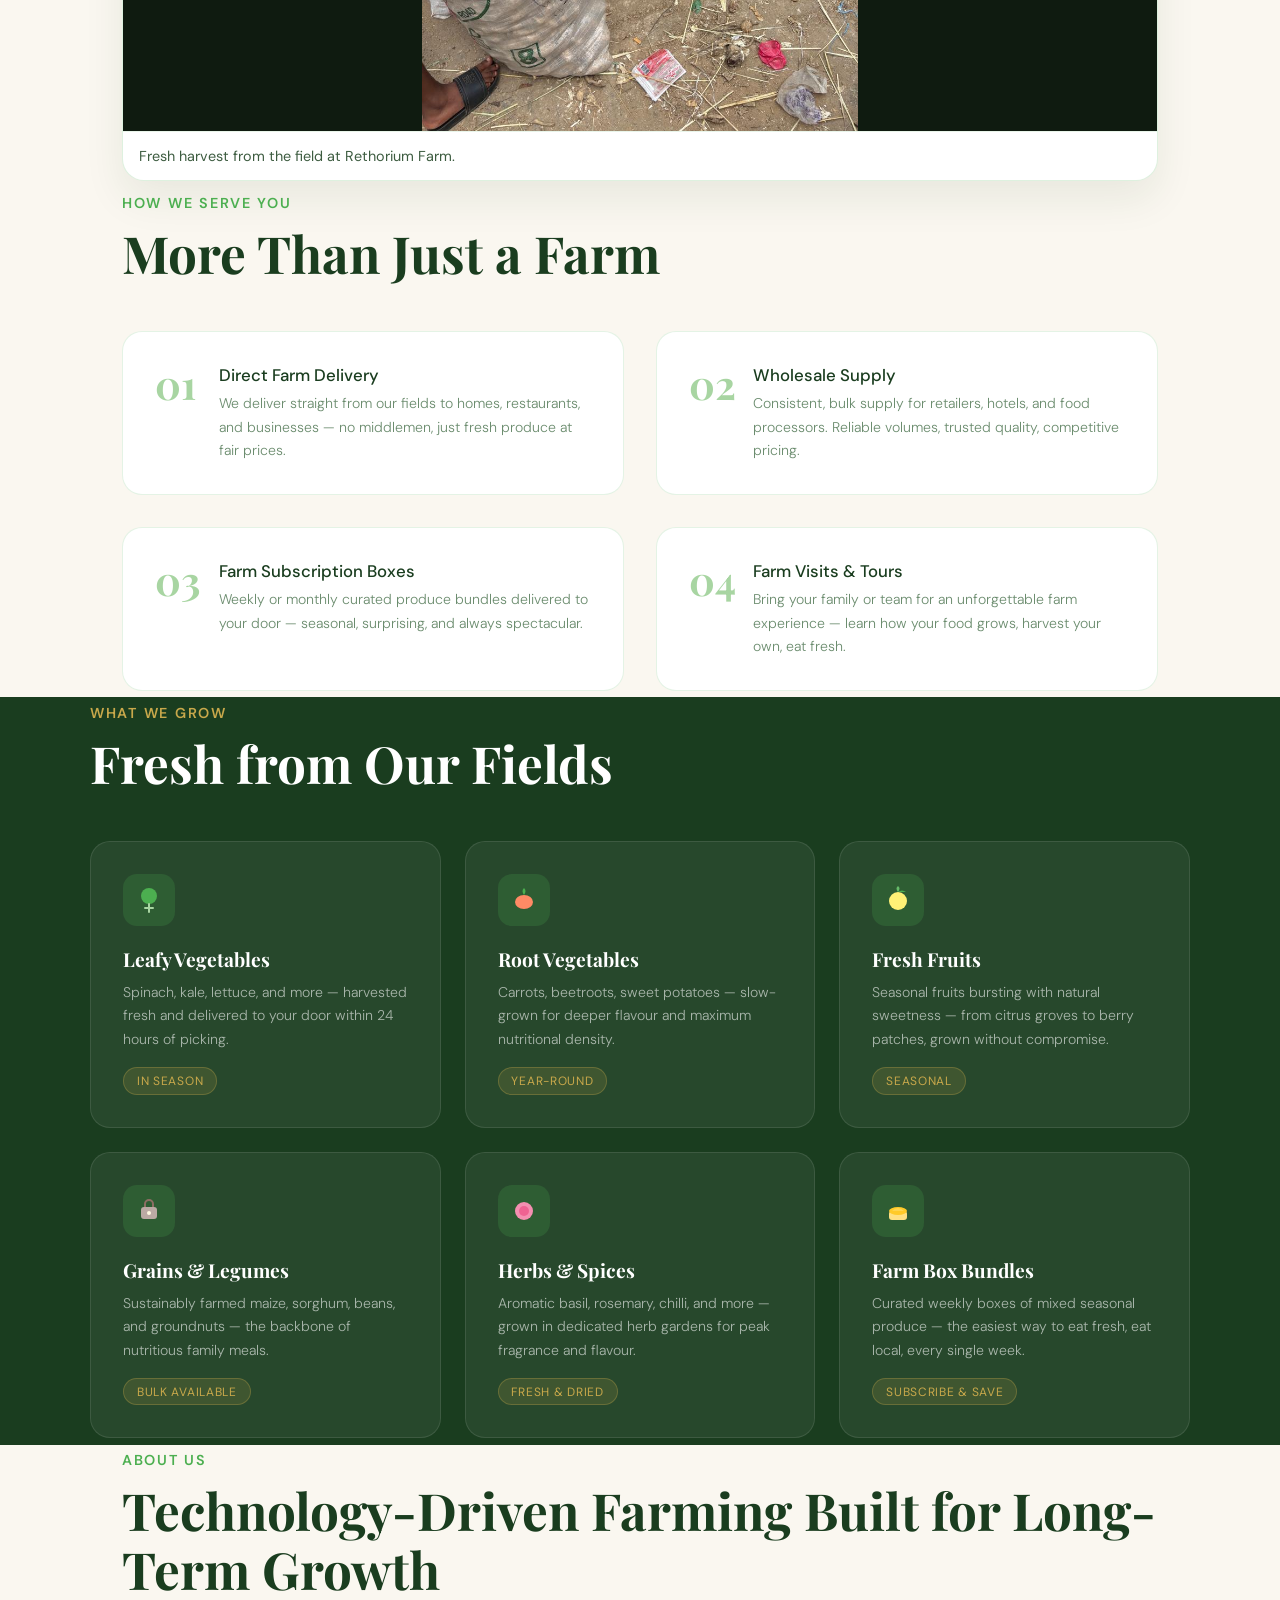
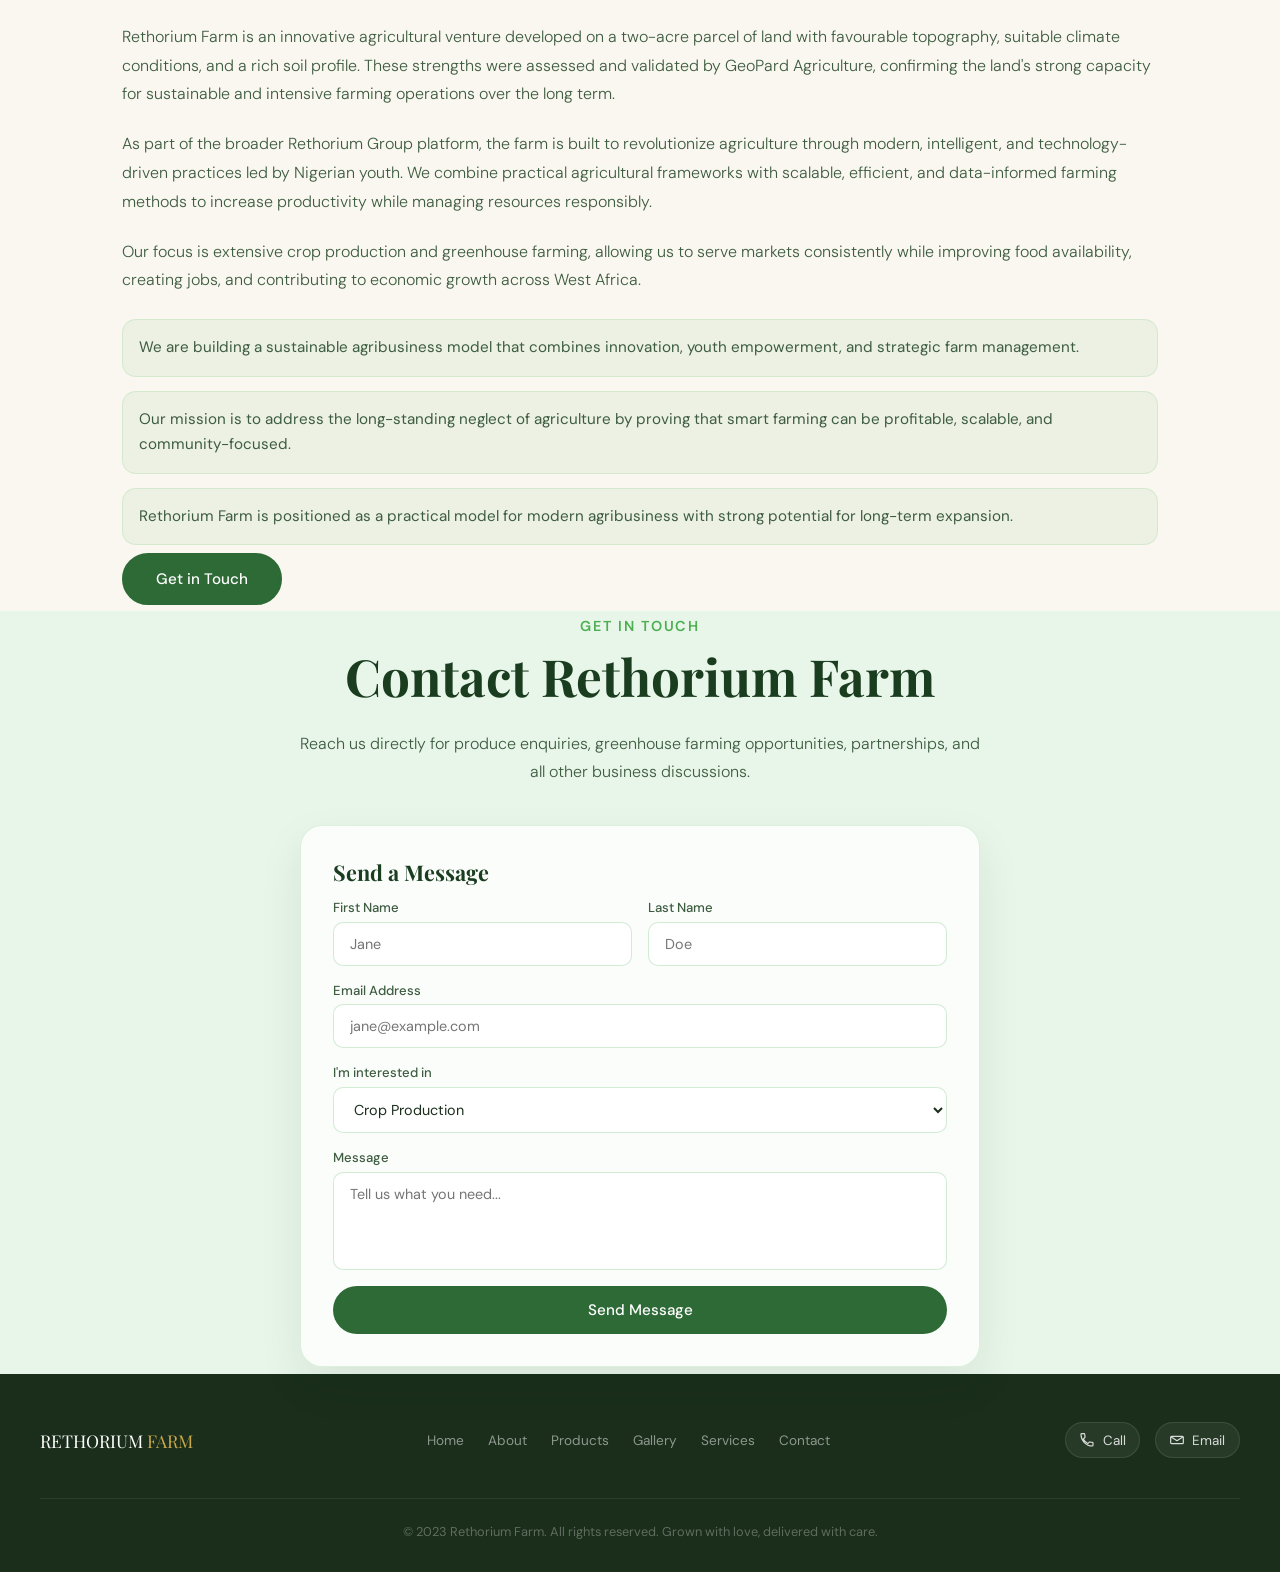
==== commit ab7aeb6b: "update changes" ====
--- a/index.html
+++ b/index.html
@@ -715,7 +715,7 @@
 
 <!-- STATS -->
 <div class="stats-bar">
-  <div class="stat-item"><span class="stat-num">50+</span><span class="stat-label">Acres Cultivated</span></div>
+  <div class="stat-item"><span class="stat-num">20+</span><span class="stat-label">Acres Cultivated</span></div>
   <div class="stat-item"><span class="stat-num">100%</span><span class="stat-label">Organic Practices</span></div>
   <div class="stat-item"><span class="stat-num">200+</span><span class="stat-label">Happy Families</span></div>
   <div class="stat-item"><span class="stat-num">12mo</span><span class="stat-label">Year-Round Supply</span></div>
@@ -903,7 +903,7 @@
       <span>Email</span>
     </a>
   </div>
-  <div class="footer-copy">© 2024 Rethorium Farm. All rights reserved. Grown with love, delivered with care.</div>
+  <div class="footer-copy">© 2023 Rethorium Farm. All rights reserved. Grown with love, delivered with care.</div>
 </footer>
 
 <script src="gallery/media-data.js"></script>
@@ -989,6 +989,5 @@
     restartAutoPlay();
   }());
 </script>
-
 </body>
 </html>
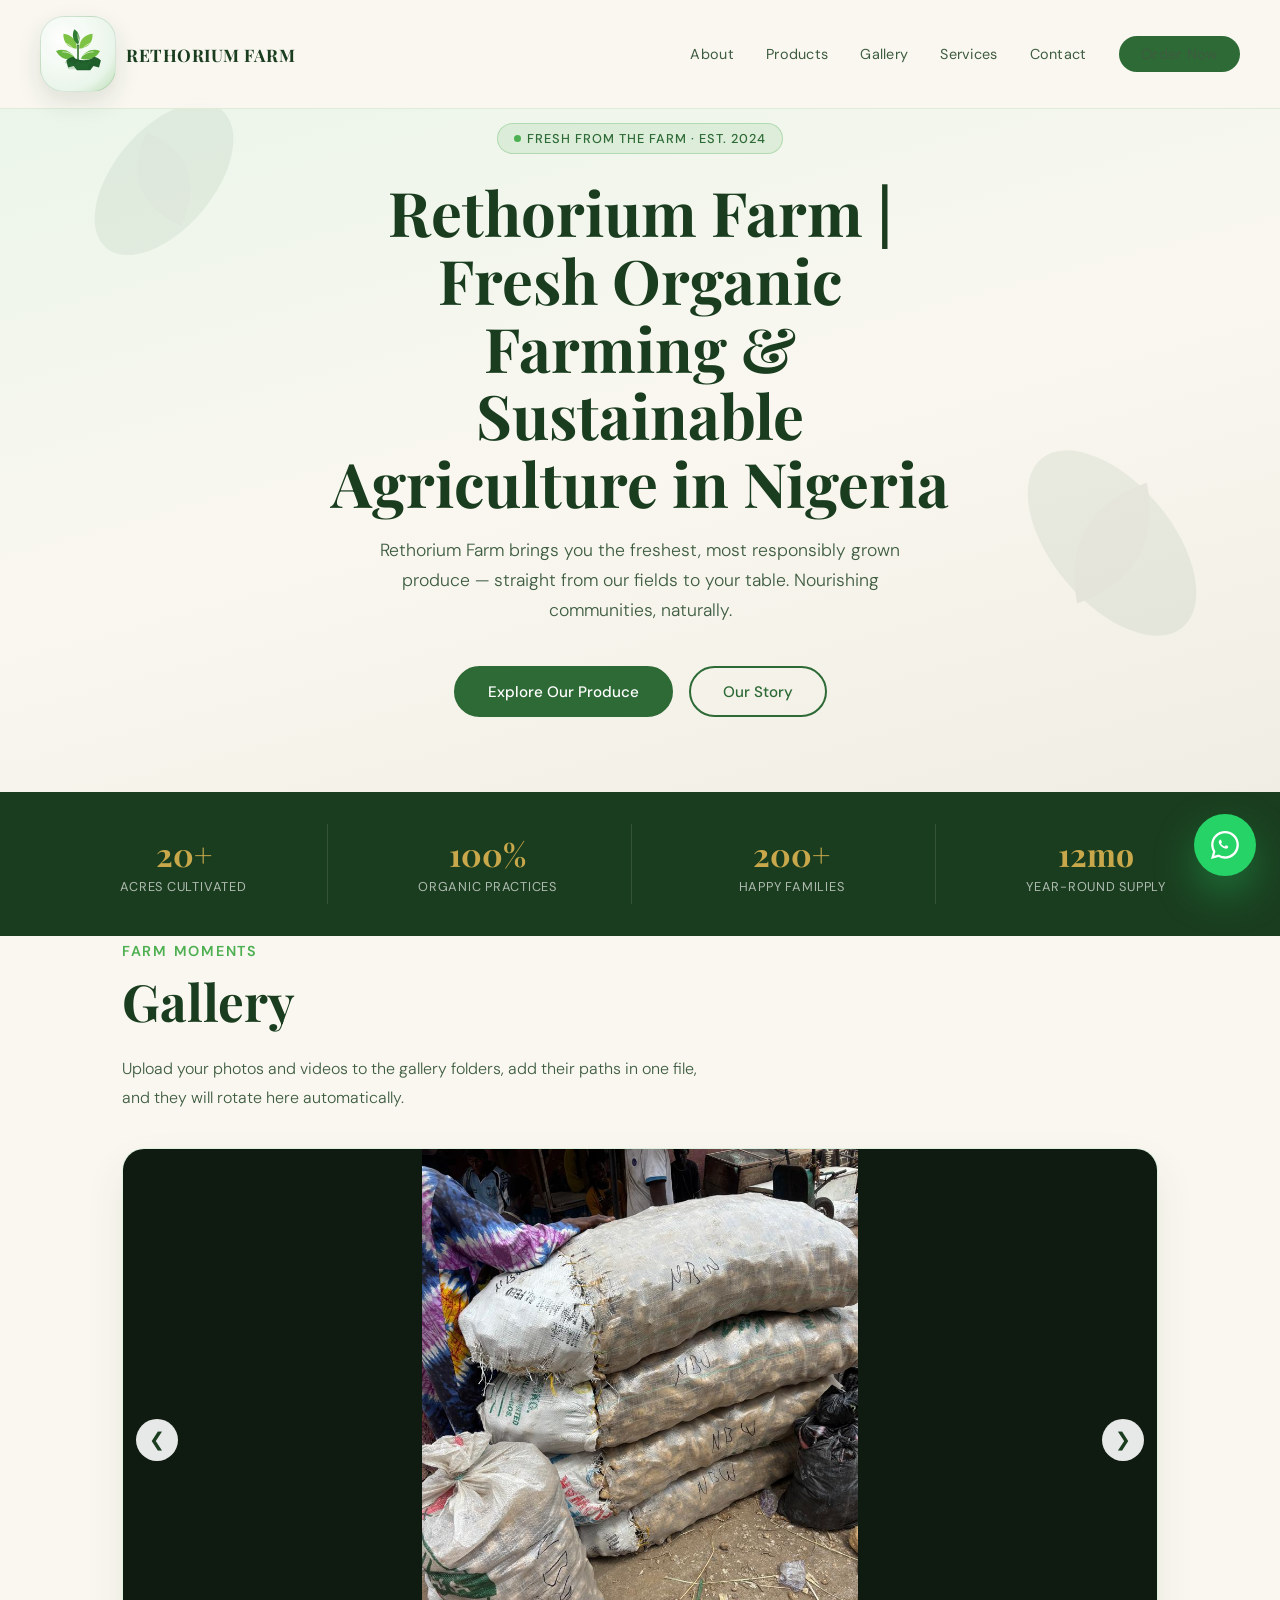
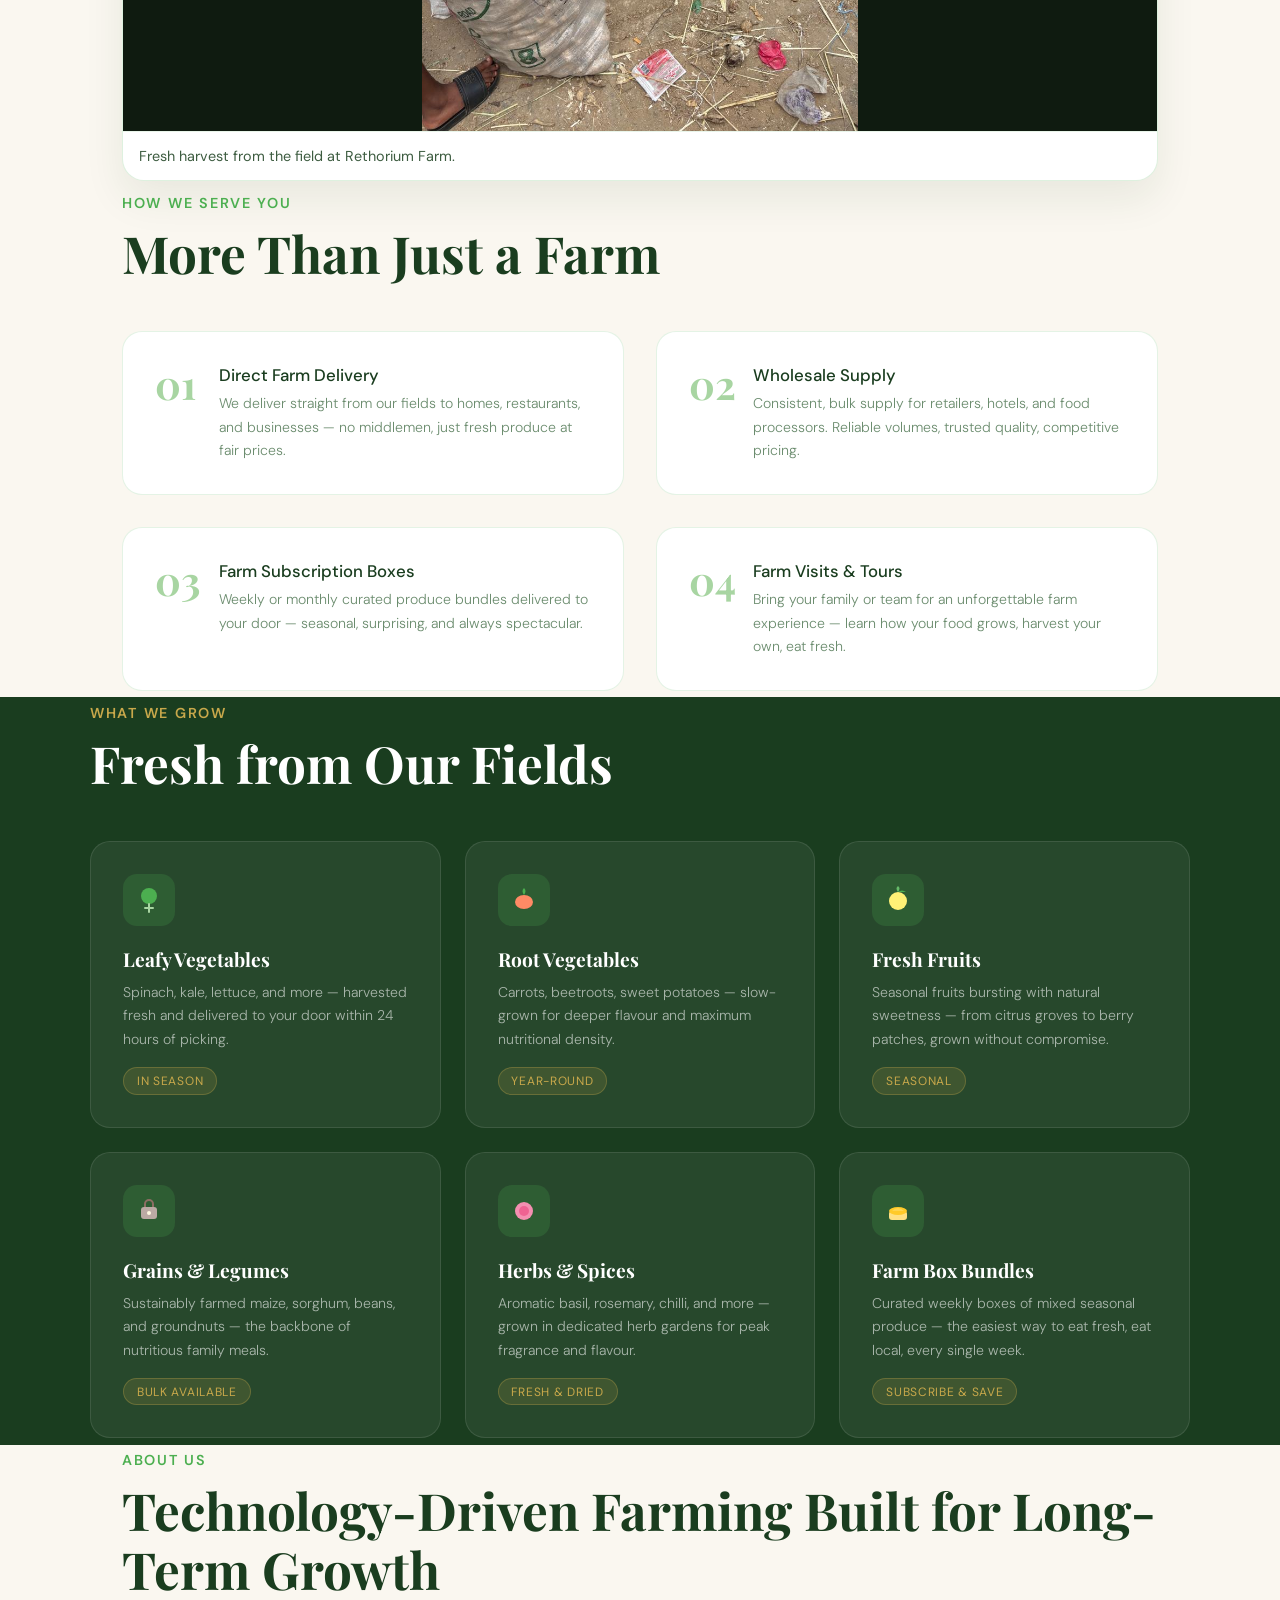
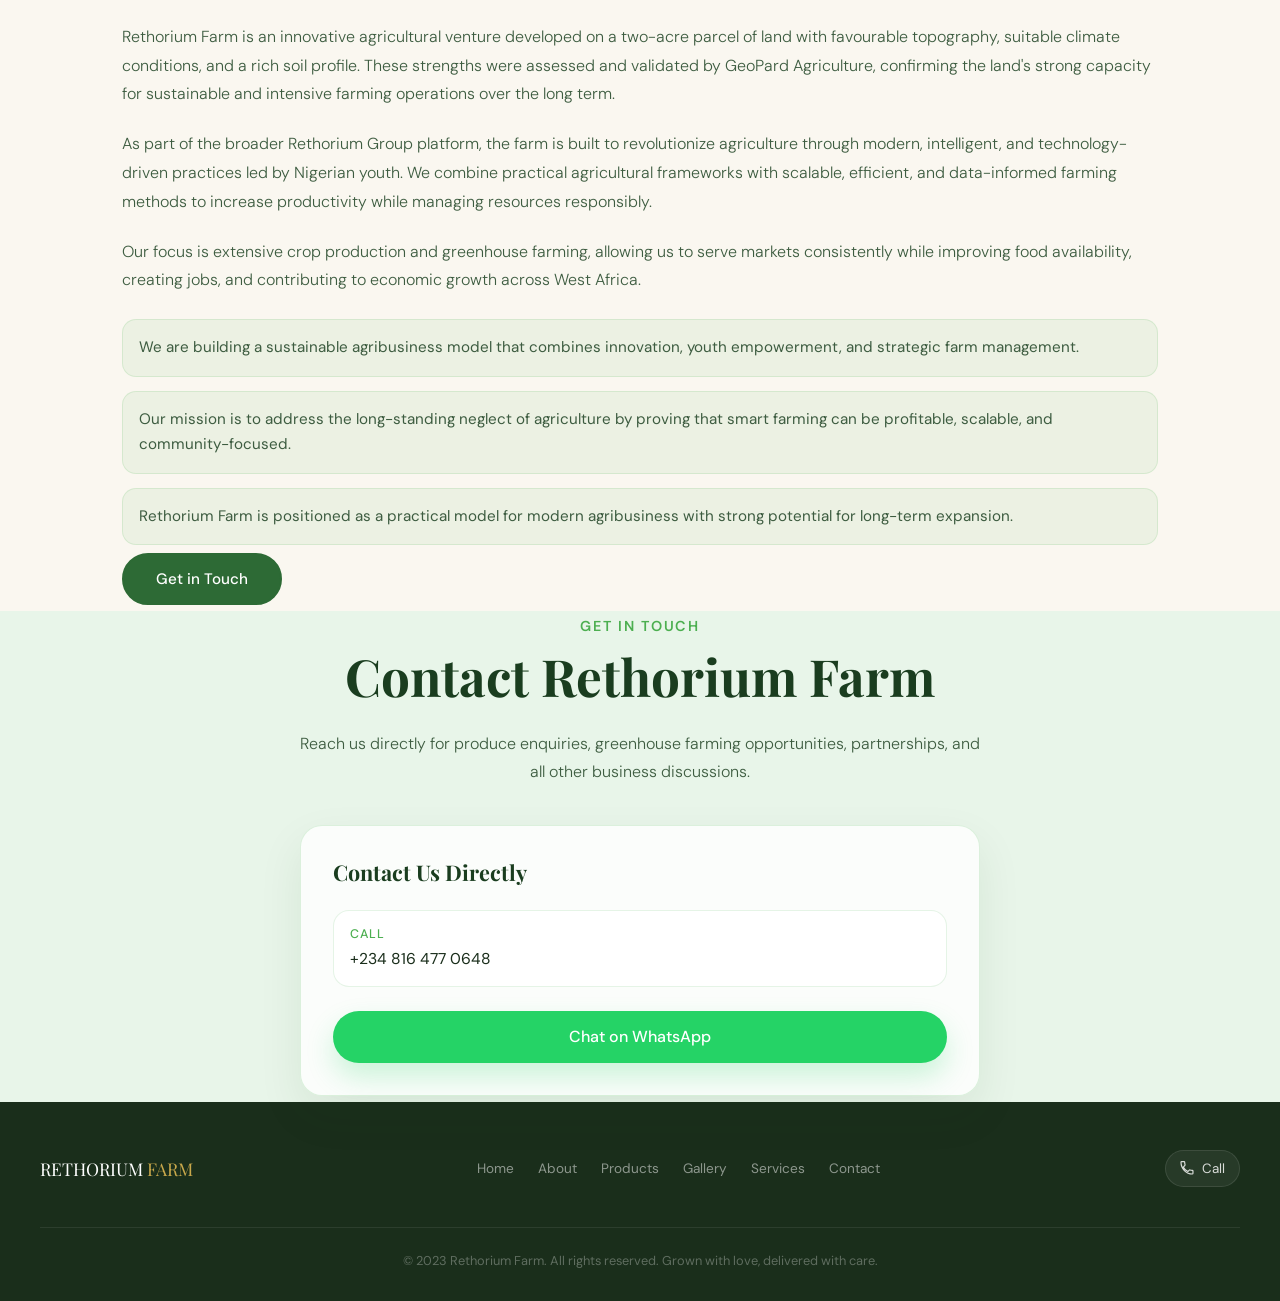
==== commit 05e510cd: "Use Pages domain and active contact links" ====
--- a/index.html
+++ b/index.html
@@ -14,21 +14,20 @@
 <meta name="geo.placename" content="Nigeria">
 <meta property="og:title" content="Rethorium Farm">
 <meta property="og:description" content="Fresh, sustainable farming and organic produce from Rethorium Farm.">
-<meta property="og:image" content="https://rethoriumfarm.com/Rethorium%20Logo.jpg">
-<meta property="og:url" content="https://rethoriumfarm.com">
+<meta property="og:image" content="https://rethorioum-farm.pages.dev/Rethorium%20Logo.jpg">
+<meta property="og:url" content="https://rethorioum-farm.pages.dev">
 <meta property="og:site_name" content="Rethorium Farm">
 <meta property="og:locale" content="en_NG">
 <meta property="og:type" content="website">
 <meta name="twitter:card" content="summary_large_image">
 <meta name="twitter:title" content="Rethorium Farm">
 <meta name="twitter:description" content="Fresh farm produce, greenhouse farming, and sustainable agriculture.">
-<meta name="twitter:image" content="https://rethoriumfarm.com/Rethorium%20Logo.jpg">
+<meta name="twitter:image" content="https://rethorioum-farm.pages.dev/Rethorium%20Logo.jpg">
 <meta name="theme-color" content="#1a3d1f">
-<link rel="canonical" href="https://rethoriumfarm.com">
-<link rel="alternate" hreflang="en-ng" href="https://rethoriumfarm.com">
-<link rel="alternate" hreflang="x-default" href="https://rethoriumfarm.com">
+<link rel="canonical" href="https://rethorioum-farm.pages.dev">
+<link rel="alternate" hreflang="en-ng" href="https://rethorioum-farm.pages.dev">
+<link rel="alternate" hreflang="x-default" href="https://rethorioum-farm.pages.dev">
 <link rel="icon" href="favicon.svg" type="image/svg+xml" sizes="any">
-<link rel="icon" type="image/png" sizes="32x32" href="favicon.png">
 <link rel="mask-icon" href="favicon.svg" color="#2d6a35">
 <link rel="apple-touch-icon" href="apple-touch-icon.png">
 <link href="https://fonts.googleapis.com/css2?family=Playfair+Display:wght@400;600;700&family=DM+Sans:wght@300;400;500&display=swap" rel="stylesheet">
@@ -290,16 +289,14 @@
     text-align: left;
     align-items: start;
   }
-  .contact-card,
-  .contact-form-shell {
+  .contact-card {
     background: rgba(255,255,255,0.82);
     border: 1px solid rgba(76,175,80,0.18);
     border-radius: 22px;
     padding: 2rem;
     box-shadow: 0 18px 45px rgba(26,61,31,0.08);
   }
-  .contact-card h3,
-  .contact-form-shell h3 {
+  .contact-card h3 {
     font-family: 'Playfair Display', serif;
     color: var(--green-deep);
     font-size: 1.35rem;
@@ -325,12 +322,12 @@
     margin-bottom: 0.35rem;
     font-weight: 500;
   }
-  .contact-item a,
-  .contact-item span {
+  .contact-item a {
     color: var(--text-dark);
     text-decoration: none;
     font-size: 0.98rem;
     line-height: 1.5;
+    overflow-wrap: anywhere;
   }
   .contact-item a:hover { color: var(--green-mid); }
   .whatsapp-btn {
@@ -373,25 +370,6 @@
     box-shadow: 0 22px 44px rgba(37,211,102,0.42);
   }
   .whatsapp-float svg { width: 28px; height: 28px; }
-  .contact-form { text-align: left; display: grid; gap: 1rem; }
-  .form-row { display: grid; grid-template-columns: 1fr 1fr; gap: 1rem; }
-  .form-group { display: flex; flex-direction: column; gap: 0.35rem; }
-  .form-group label { font-size: 0.82rem; font-weight: 500; color: var(--text-mid); }
-  .form-group input, .form-group textarea, .form-group select {
-    padding: 0.75rem 1rem; border: 1px solid rgba(76,175,80,0.25);
-    border-radius: 10px; font-family: 'DM Sans', sans-serif; font-size: 0.9rem;
-    background: white; color: var(--text-dark); outline: none; transition: border 0.2s;
-    resize: none;
-  }
-  .form-group input:focus, .form-group textarea:focus, .form-group select:focus {
-    border-color: var(--green-bright);
-  }
-  .submit-btn {
-    background: var(--green-mid); color: white; border: none; padding: 0.9rem 2rem;
-    border-radius: 50px; font-family: 'DM Sans', sans-serif; font-size: 0.95rem;
-    font-weight: 500; cursor: pointer; transition: all 0.2s; width: 100%;
-  }
-  .submit-btn:hover { background: var(--green-deep); transform: translateY(-1px); }
 
   /* FOOTER */
   footer {
@@ -516,8 +494,7 @@
     .about-grid,
     .products-grid,
     .services-grid,
-    .contact-layout,
-    .form-row { grid-template-columns: 1fr; }
+    .contact-layout { grid-template-columns: 1fr; }
     .products-grid,
     .services-grid {
       gap: 1rem;
@@ -560,21 +537,11 @@
       font-size: 0.95rem;
       margin-bottom: 1.5rem;
     }
-    .contact-form-shell {
+    .contact-card {
       padding: 1.25rem;
       border-radius: 18px;
     }
-    .contact-form-shell h3 { font-size: 1.15rem; }
-    .form-group input,
-    .form-group textarea,
-    .form-group select {
-      font-size: 0.95rem;
-      padding: 0.8rem 0.9rem;
-    }
-    .submit-btn {
-      padding: 0.85rem 1rem;
-      font-size: 0.92rem;
-    }
+    .contact-card h3 { font-size: 1.15rem; }
     footer {
       padding: 2rem 1rem 1.35rem;
       justify-content: center;
@@ -626,14 +593,13 @@
   "@graph": [
     {
       "@type": "Organization",
-      "@id": "https://rethoriumfarm.com/#organization",
+      "@id": "https://rethorioum-farm.pages.dev/#organization",
       "name": "Rethorium Farm",
       "alternateName": "Rethorium Farm Nigeria",
-      "url": "https://rethoriumfarm.com",
-      "logo": "https://rethoriumfarm.com/rethorium-logo.svg",
-      "image": "https://rethoriumfarm.com/rethorium-logo.svg",
+      "url": "https://rethorioum-farm.pages.dev",
+      "logo": "https://rethorioum-farm.pages.dev/rethorium-logo.svg",
+      "image": "https://rethorioum-farm.pages.dev/rethorium-logo.svg",
       "description": "Rethorium Farm is a modern agricultural company in Nigeria focused on sustainable crop production, greenhouse farming, and fresh organic produce supply across West Africa.",
-      "email": "info@rethoriumfarm.com",
       "telephone": "+2348164770648",
       "foundingDate": "2024",
       "areaServed": {
@@ -644,7 +610,6 @@
         "@type": "ContactPoint",
         "contactType": "customer service",
         "telephone": "+2348164770648",
-        "email": "info@rethoriumfarm.com",
         "availableLanguage": "English"
       },
       "sameAs": [
@@ -653,24 +618,24 @@
     },
     {
       "@type": "WebSite",
-      "@id": "https://rethoriumfarm.com/#website",
-      "url": "https://rethoriumfarm.com",
+      "@id": "https://rethorioum-farm.pages.dev/#website",
+      "url": "https://rethorioum-farm.pages.dev",
       "name": "Rethorium Farm",
       "publisher": {
-        "@id": "https://rethoriumfarm.com/#organization"
+        "@id": "https://rethorioum-farm.pages.dev/#organization"
       },
       "inLanguage": "en-NG"
     },
     {
       "@type": "WebPage",
-      "@id": "https://rethoriumfarm.com/#webpage",
-      "url": "https://rethoriumfarm.com",
+      "@id": "https://rethorioum-farm.pages.dev/#webpage",
+      "url": "https://rethorioum-farm.pages.dev",
       "name": "Rethorium Farm | Organic Farming, Greenhouse Agriculture & Fresh Produce in Nigeria",
       "isPartOf": {
-        "@id": "https://rethoriumfarm.com/#website"
+        "@id": "https://rethorioum-farm.pages.dev/#website"
       },
       "about": {
-        "@id": "https://rethoriumfarm.com/#organization"
+        "@id": "https://rethorioum-farm.pages.dev/#organization"
       },
       "description": "Rethorium Farm is a modern agricultural company in Nigeria focused on sustainable crop production, greenhouse farming, and fresh organic produce supply across West Africa.",
       "inLanguage": "en-NG"
@@ -860,25 +825,21 @@
     <h2 class="section-title">Contact Rethorium Farm</h2>
     <p>Reach us directly for produce enquiries, greenhouse farming opportunities, partnerships, and all other business discussions.</p>
     <div class="contact-layout">
-      <div class="contact-form-shell">
-        <h3>Send a Message</h3>
-        <div class="contact-form">
-          <div class="form-row">
-            <div class="form-group"><label>First Name</label><input type="text" placeholder="Jane"></div>
-            <div class="form-group"><label>Last Name</label><input type="text" placeholder="Doe"></div>
+      <div class="contact-card">
+        <h3>Contact Us Directly</h3>
+        <div class="contact-list">
+          <div class="contact-item">
+            <span class="contact-label">Call</span>
+            <a href="tel:+2348164770648">+234 816 477 0648</a>
           </div>
-          <div class="form-group"><label>Email Address</label><input type="email" placeholder="jane@example.com"></div>
-          <div class="form-group"><label>I'm interested in</label>
-            <select><option>Crop Production</option><option>Greenhouse Farming</option><option>Wholesale Order</option><option>Partnership Opportunity</option><option>General Enquiry</option></select>
-          </div>
-          <div class="form-group"><label>Message</label><textarea rows="4" placeholder="Tell us what you need..."></textarea></div>
-          <button class="submit-btn" onclick="alert('Thank you! We will get back to you shortly.')">Send Message</button>
         </div>
+        <a class="whatsapp-btn" href="https://wa.me/2348164770648" target="_blank" rel="noopener noreferrer">Chat on WhatsApp</a>
+      </div>
     </div>
   </div>
 </section>
 
-<a class="whatsapp-float" href="https://wa.me/+2348164770648" target="_blank" rel="noopener noreferrer" aria-label="Chat with Rethorium Farm on WhatsApp">
+<a class="whatsapp-float" href="https://wa.me/2348164770648" target="_blank" rel="noopener noreferrer" aria-label="Chat with Rethorium Farm on WhatsApp">
   <svg viewBox="0 0 32 32" fill="currentColor" aria-hidden="true"><path d="M19.11 17.23c-.27-.13-1.57-.77-1.82-.86-.24-.09-.42-.13-.6.13-.18.27-.69.86-.85 1.04-.15.18-.31.2-.58.07-.27-.13-1.12-.41-2.13-1.3-.79-.7-1.32-1.57-1.48-1.84-.15-.27-.02-.41.11-.54.12-.12.27-.31.4-.47.13-.15.18-.27.27-.45.09-.18.04-.34-.02-.47-.07-.13-.6-1.45-.82-1.99-.22-.52-.45-.45-.6-.45h-.51c-.18 0-.47.07-.72.34-.24.27-.94.92-.94 2.24 0 1.33.96 2.61 1.09 2.79.13.18 1.89 2.88 4.57 4.04.64.27 1.14.43 1.53.55.64.2 1.22.17 1.68.1.51-.08 1.57-.64 1.79-1.25.22-.61.22-1.13.15-1.25-.06-.12-.24-.18-.51-.31Z"/><path d="M27.27 4.68A15.78 15.78 0 0 0 16.02 0C7.3 0 .2 7.1.2 15.82c0 2.79.73 5.51 2.12 7.91L0 32l8.5-2.23a15.8 15.8 0 0 0 7.52 1.91h.01c8.72 0 15.82-7.1 15.82-15.82 0-4.22-1.64-8.19-4.58-11.18Zm-11.24 24.3h-.01a13.2 13.2 0 0 1-6.72-1.84l-.48-.29-5.04 1.32 1.35-4.91-.31-.5a13.16 13.16 0 0 1-2.03-6.95c0-7.27 5.92-13.19 13.2-13.19 3.52 0 6.83 1.37 9.32 3.87a13.1 13.1 0 0 1 3.86 9.32c0 7.28-5.92 13.2-13.14 13.2Z"/></svg>
 </a>
 
@@ -898,10 +859,6 @@
       <svg viewBox="0 0 24 24" fill="none" aria-hidden="true"><path d="M6.62 10.79a15.46 15.46 0 0 0 6.59 6.59l2.2-2.2a1 1 0 0 1 1.02-.24c1.12.37 2.3.56 3.5.56a1 1 0 0 1 1 1V20a1 1 0 0 1-1 1C10.85 21 3 13.15 3 3.5a1 1 0 0 1 1-1H7.5a1 1 0 0 1 1 1c0 1.2.19 2.38.56 3.5a1 1 0 0 1-.24 1.02l-2.2 2.77Z" stroke="currentColor" stroke-width="1.8" stroke-linecap="round" stroke-linejoin="round"/></svg>
       <span>Call</span>
     </a>
-    <a class="footer-contact-link" href="mailto:info@rethoriumfarm.com" aria-label="Email Rethorium Farm">
-      <svg viewBox="0 0 24 24" fill="none" aria-hidden="true"><path d="M4 6.5h16a1.5 1.5 0 0 1 1.5 1.5v8A1.5 1.5 0 0 1 20 17.5H4A1.5 1.5 0 0 1 2.5 16V8A1.5 1.5 0 0 1 4 6.5Z" stroke="currentColor" stroke-width="1.8"/><path d="m4 8 8 5 8-5" stroke="currentColor" stroke-width="1.8" stroke-linecap="round" stroke-linejoin="round"/></svg>
-      <span>Email</span>
-    </a>
   </div>
   <div class="footer-copy">© 2023 Rethorium Farm. All rights reserved. Grown with love, delivered with care.</div>
 </footer>
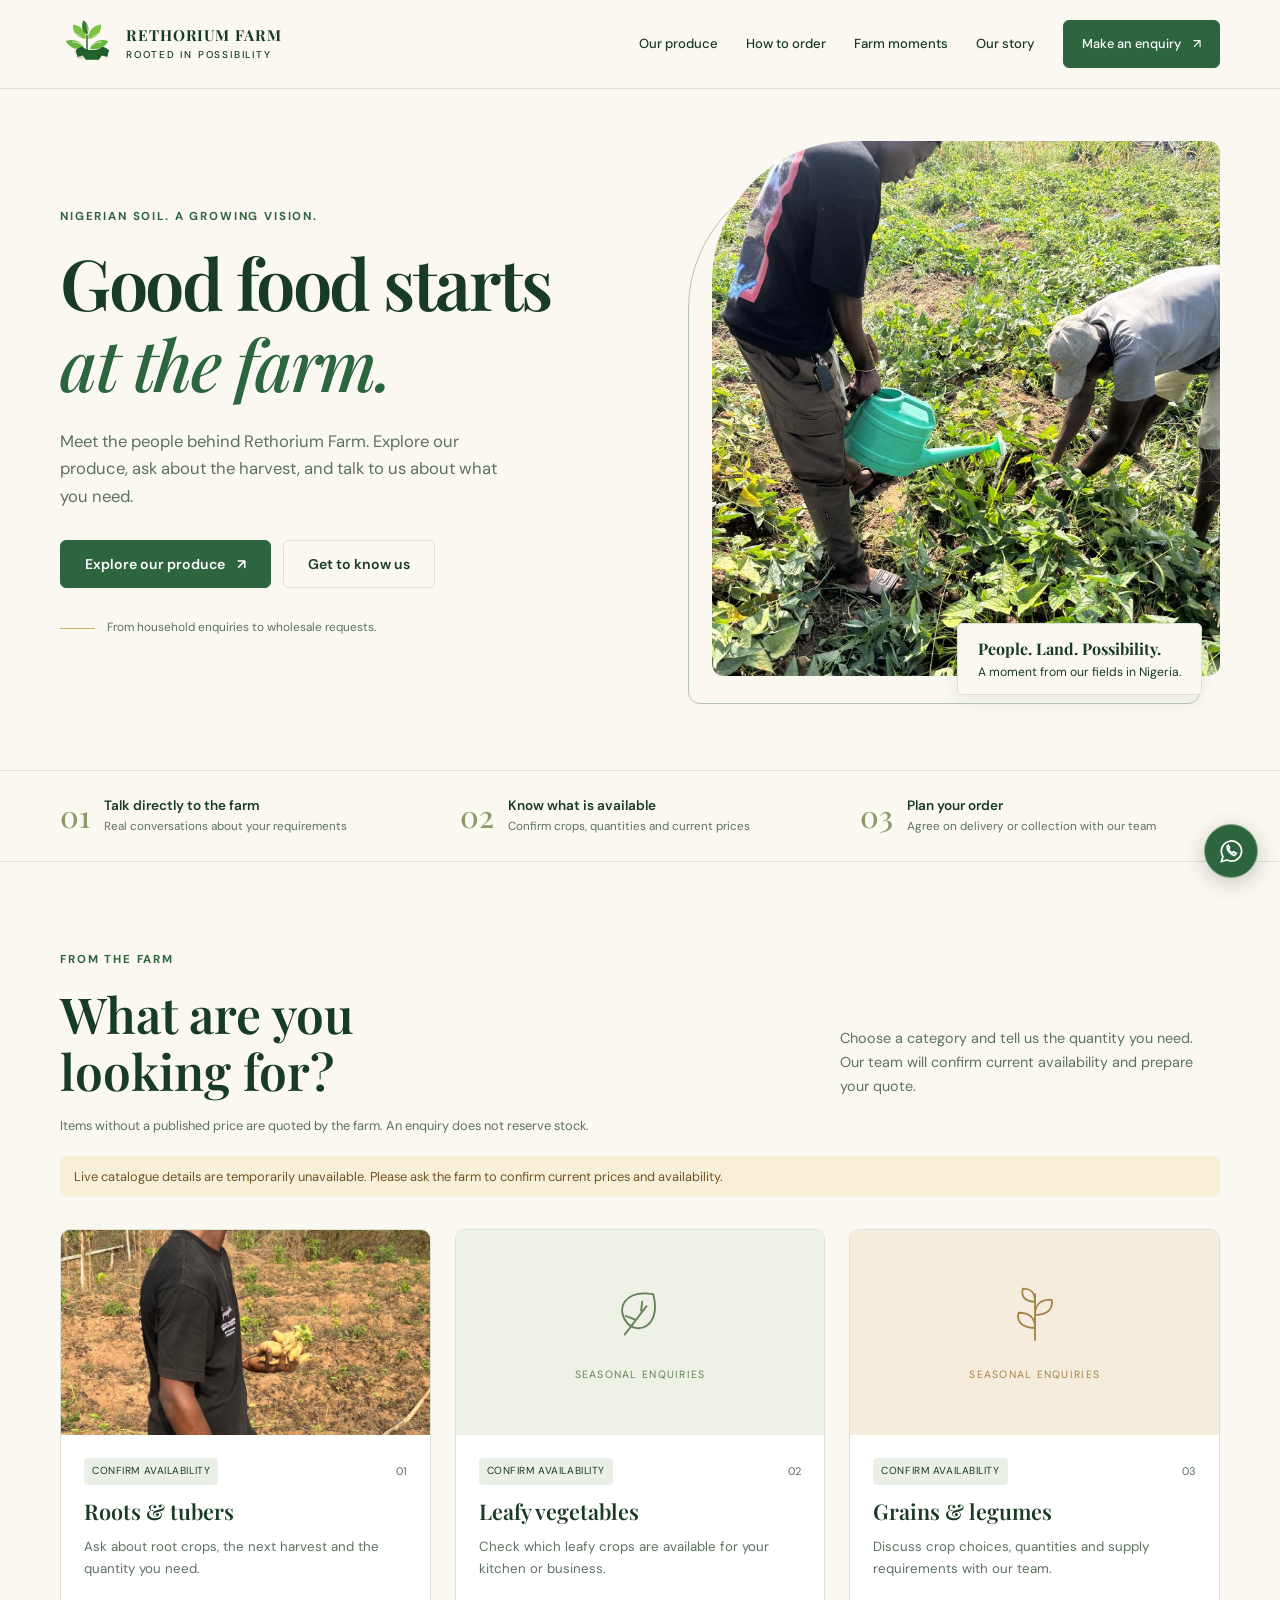
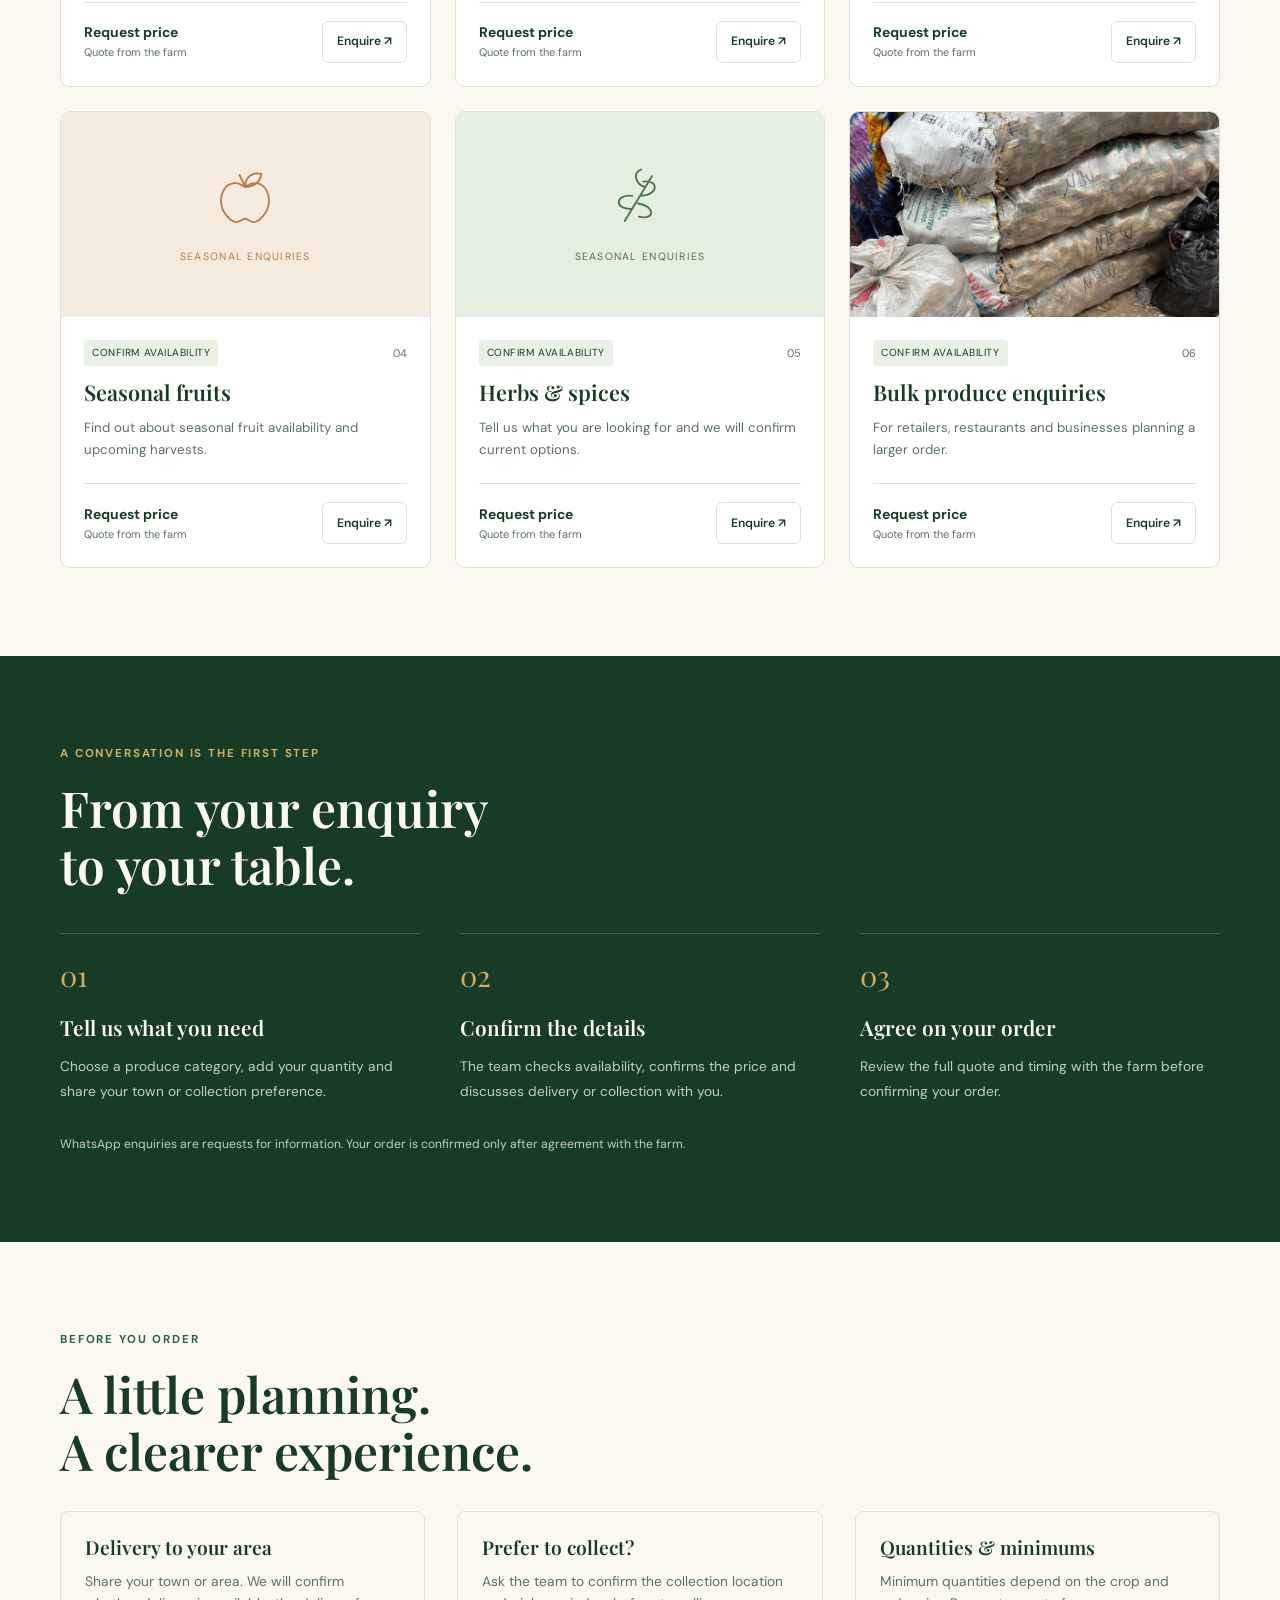
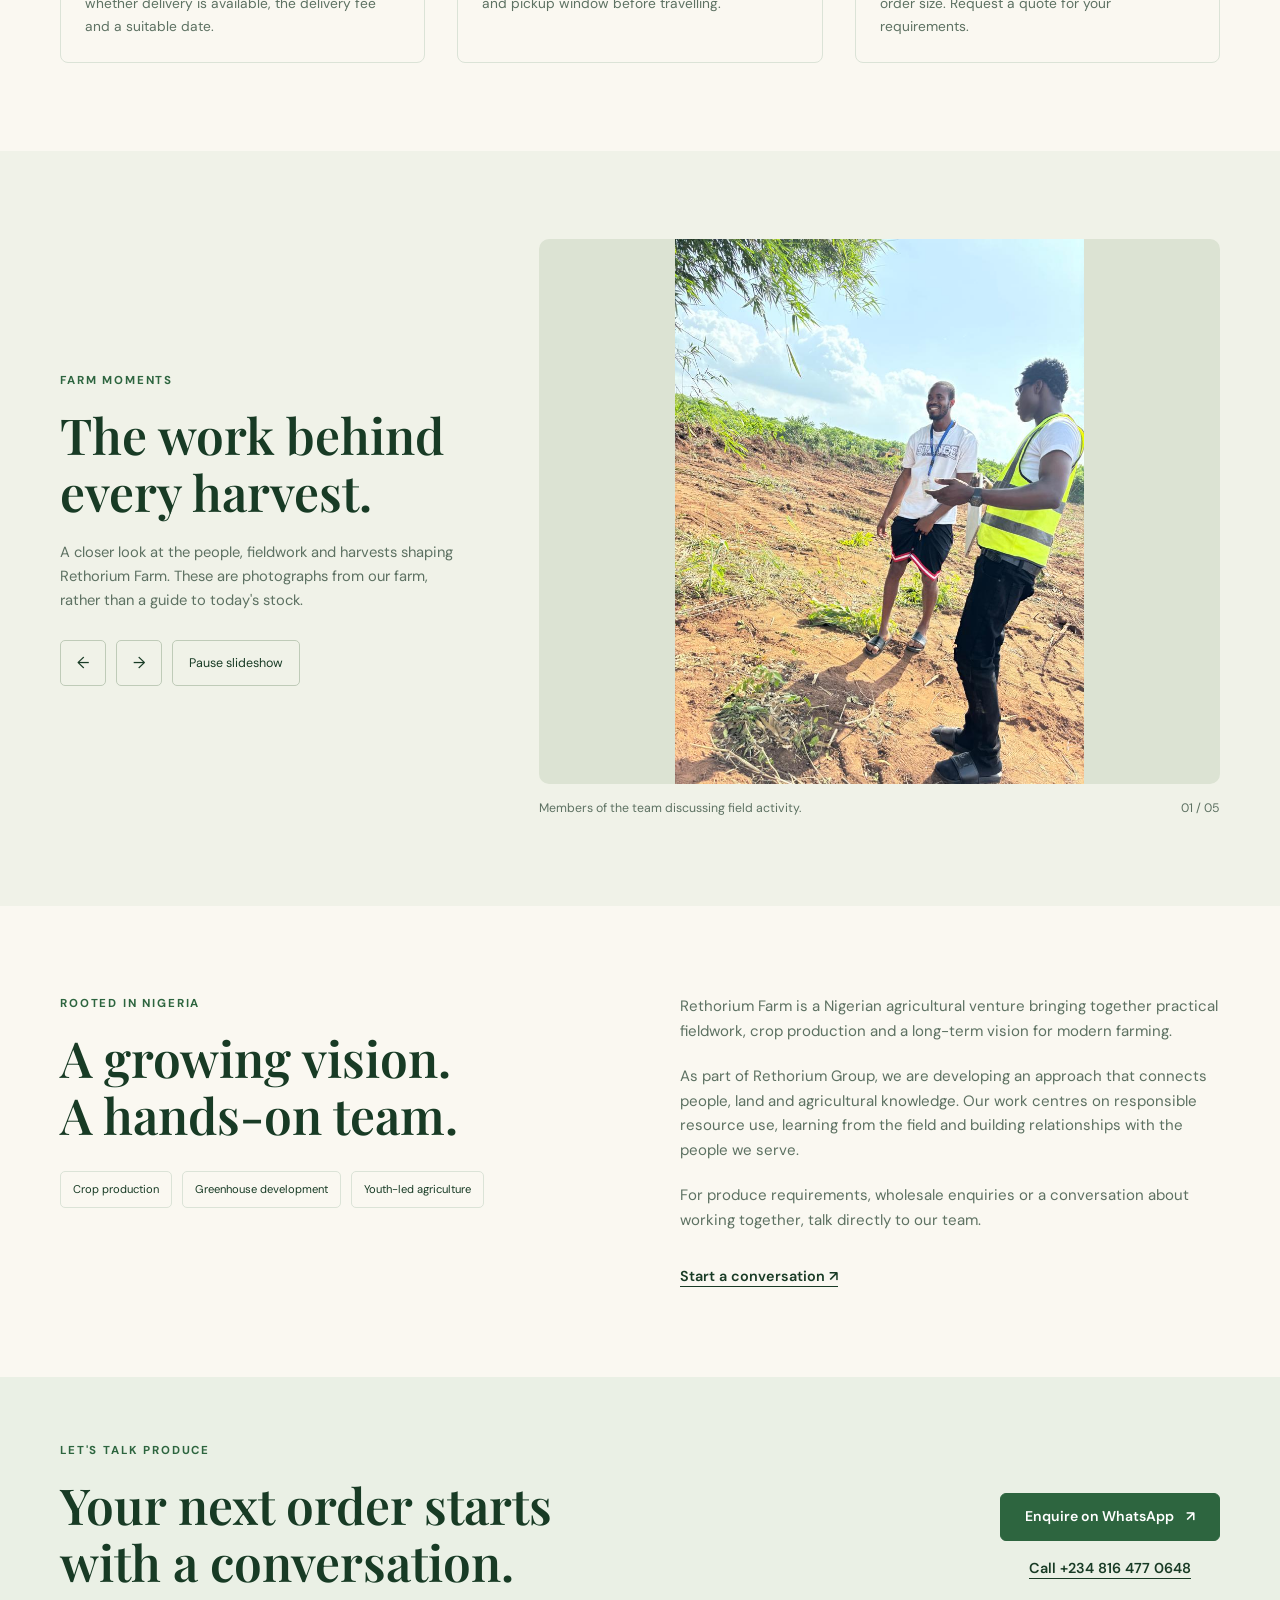
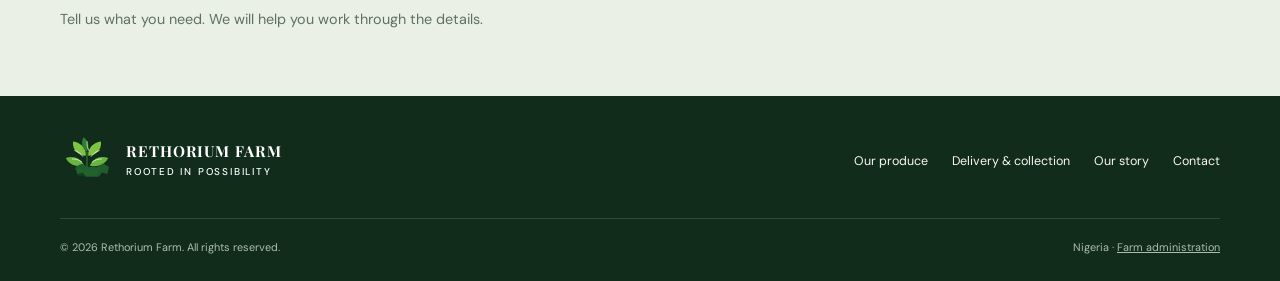
==== commit a2b4983e: "Improve farm storefront and add protected catalogue admin" ====
--- a/index.html
+++ b/index.html
@@ -3,9 +3,9 @@
 <head>
 <meta charset="UTF-8">
 <meta name="viewport" content="width=device-width, initial-scale=1.0">
-<title>Rethorium Farm | Organic Farming, Greenhouse Agriculture & Fresh Produce in Nigeria</title>
-<meta name="description" content="Rethorium Farm is a modern agricultural company in Nigeria focused on sustainable crop production, greenhouse farming, and fresh organic produce supply across West Africa.">
-<meta name="keywords" content="Rethorium Farm, agriculture Nigeria, organic farm, greenhouse farming, fresh produce Nigeria, farm delivery, crops Nigeria">
+<title>Rethorium Farm | Fresh Produce & Crop Farming in Nigeria</title>
+<meta name="description" content="Rethorium Farm is a modern agricultural company in Nigeria focused on sustainable crop production, greenhouse farming, and fresh produce supply across West Africa.">
+<meta name="keywords" content="Rethorium Farm, agriculture Nigeria, greenhouse farming, fresh produce Nigeria, farm delivery, crops Nigeria">
 <meta name="author" content="Rethorium Farm">
 <meta name="robots" content="index, follow">
 <meta name="googlebot" content="index, follow, max-image-preview:large">
@@ -13,7 +13,7 @@
 <meta name="geo.region" content="NG">
 <meta name="geo.placename" content="Nigeria">
 <meta property="og:title" content="Rethorium Farm">
-<meta property="og:description" content="Fresh, sustainable farming and organic produce from Rethorium Farm.">
+<meta property="og:description" content="Fresh produce and farming from Rethorium Farm.">
 <meta property="og:image" content="https://rethorioum-farm.pages.dev/Rethorium%20Logo.jpg">
 <meta property="og:url" content="https://rethorioum-farm.pages.dev">
 <meta property="og:site_name" content="Rethorium Farm">
@@ -21,7 +21,7 @@
 <meta property="og:type" content="website">
 <meta name="twitter:card" content="summary_large_image">
 <meta name="twitter:title" content="Rethorium Farm">
-<meta name="twitter:description" content="Fresh farm produce, greenhouse farming, and sustainable agriculture.">
+<meta name="twitter:description" content="Explore produce, ask about availability and request a quote from Rethorium Farm.">
 <meta name="twitter:image" content="https://rethorioum-farm.pages.dev/Rethorium%20Logo.jpg">
 <meta name="theme-color" content="#1a3d1f">
 <link rel="canonical" href="https://rethorioum-farm.pages.dev">
@@ -30,563 +30,12 @@
 <link rel="icon" href="favicon.svg" type="image/svg+xml" sizes="any">
 <link rel="mask-icon" href="favicon.svg" color="#2d6a35">
 <link rel="apple-touch-icon" href="apple-touch-icon.png">
-<link href="https://fonts.googleapis.com/css2?family=Playfair+Display:wght@400;600;700&family=DM+Sans:wght@300;400;500&display=swap" rel="stylesheet">
-<style>
-  *, *::before, *::after { box-sizing: border-box; margin: 0; padding: 0; }
-  :root {
-    --green-deep: #1a3d1f;
-    --green-mid: #2d6a35;
-    --green-bright: #4caf50;
-    --green-light: #a8d5a2;
-    --green-pale: #e8f5e9;
-    --gold: #c8a84b;
-    --cream: #faf7f0;
-    --text-dark: #1a2e1b;
-    --text-mid: #3d5c40;
-    --text-light: #6b8c6e;
-    --white: #ffffff;
-  }
-  html { scroll-behavior: smooth; }
-  body { font-family: 'DM Sans', sans-serif; background: var(--cream); color: var(--text-dark); overflow-x: hidden; }
-
-  /* NAV */
-  nav {
-    position: fixed; top: 0; left: 0; right: 0; z-index: 100;
-    display: flex; align-items: center; justify-content: space-between;
-    padding: 1rem 2.5rem;
-    background: rgba(250,247,240,0.92);
-    backdrop-filter: blur(12px);
-    border-bottom: 1px solid rgba(76,175,80,0.15);
-  }
-  .nav-logo { display: flex; align-items: center; gap: 10px; }
-  .nav-logo-icon {
-    width: 76px; height: 76px;
-    border-radius: 24px; display: flex; align-items: center; justify-content: center;
-    background: radial-gradient(circle at 30% 30%, rgba(255,255,255,0.98), rgba(232,245,233,0.92) 70%, rgba(168,213,162,0.75) 100%);
-    border: 1px solid rgba(45,106,53,0.14);
-    box-shadow: 0 10px 24px rgba(26,61,31,0.12);
-    padding: 0.55rem;
-    overflow: hidden;
-  }
-  .nav-logo-icon img { width: 100%; height: 100%; object-fit: contain; display: block; }
-  .nav-brand { font-family: 'Playfair Display', serif; font-size: 1.08rem; font-weight: 700; color: var(--green-deep); letter-spacing: 0.03em; }
-  .nav-links { display: flex; align-items: center; gap: 2rem; }
-  .nav-links a { font-size: 0.9rem; color: var(--text-mid); text-decoration: none; letter-spacing: 0.02em; transition: color 0.2s; }
-  .nav-links a:hover { color: var(--green-bright); }
-  .nav-cta {
-    background: var(--green-mid); color: white; padding: 0.55rem 1.4rem;
-    border-radius: 40px; font-size: 0.88rem; font-weight: 500;
-    text-decoration: none; transition: background 0.2s, transform 0.15s;
-  }
-  .nav-cta:hover { background: var(--green-deep); transform: translateY(-1px); }
-
-  /* HERO */
-  .hero {
-    min-height: 88vh;
-    display: flex; flex-direction: column; align-items: center; justify-content: center;
-    padding: 7rem 2rem 4rem;
-    position: relative; overflow: hidden;
-    background: linear-gradient(165deg, var(--green-pale) 0%, var(--cream) 55%, #f0ede4 100%);
-    text-align: center;
-  }
-  .hero-badge {
-    display: inline-flex; align-items: center; gap: 6px;
-    background: rgba(76,175,80,0.12); border: 1px solid rgba(76,175,80,0.3);
-    color: var(--green-mid); font-size: 0.8rem; font-weight: 500; letter-spacing: 0.08em;
-    padding: 0.4rem 1rem; border-radius: 40px; margin-bottom: 1.5rem;
-    text-transform: uppercase;
-  }
-  .hero-badge::before { content: ''; width: 7px; height: 7px; background: var(--green-bright); border-radius: 50%; animation: pulse 2s infinite; }
-  @keyframes pulse { 0%,100%{opacity:1;transform:scale(1)} 50%{opacity:0.6;transform:scale(1.3)} }
-  .hero h1 {
-    font-family: 'Playfair Display', serif; font-size: clamp(2.2rem, 4.8vw, 4rem);
-    font-weight: 700; line-height: 1.1; color: var(--green-deep);
-    max-width: 640px; margin: 0 auto 1.25rem;
-  }
-  .hero h1 em { font-style: italic; color: var(--green-mid); }
-  .hero p {
-    font-size: 1.1rem; color: var(--text-mid); line-height: 1.7;
-    max-width: 520px; margin: 0 auto 2.5rem; font-weight: 300;
-  }
-  .hero-btns { display: flex; gap: 1rem; justify-content: center; flex-wrap: wrap; }
-  .btn-primary {
-    background: var(--green-mid); color: white; padding: 0.85rem 2rem;
-    border-radius: 50px; font-size: 0.95rem; font-weight: 500; text-decoration: none;
-    transition: all 0.2s; border: 2px solid var(--green-mid);
-  }
-  .btn-primary:hover { background: var(--green-deep); border-color: var(--green-deep); transform: translateY(-2px); }
-  .btn-outline {
-    background: transparent; color: var(--green-mid); padding: 0.85rem 2rem;
-    border-radius: 50px; font-size: 0.95rem; font-weight: 500; text-decoration: none;
-    border: 2px solid var(--green-mid); transition: all 0.2s;
-  }
-  .btn-outline:hover { background: var(--green-pale); transform: translateY(-2px); }
-
-  /* floating leaf decoration */
-  .leaf-deco {
-    position: absolute; opacity: 0.07; pointer-events: none;
-  }
-  .leaf-deco-1 { top: 10%; left: 5%; width: 200px; transform: rotate(-20deg); }
-  .leaf-deco-2 { bottom: 15%; right: 3%; width: 260px; transform: rotate(30deg); }
-
-  /* STATS */
-  .stats-bar {
-    background: var(--green-deep); padding: 2rem 2.5rem;
-    display: grid; grid-template-columns: repeat(4, 1fr); gap: 1rem; text-align: center;
-  }
-  .stat-item { border-right: 1px solid rgba(255,255,255,0.12); padding: 0.5rem 1rem; }
-  .stat-item:last-child { border-right: none; }
-  .stat-num { font-family: 'Playfair Display', serif; font-size: 2rem; font-weight: 700; color: var(--gold); display: block; }
-  .stat-label { font-size: 0.8rem; color: rgba(255,255,255,0.65); text-transform: uppercase; letter-spacing: 0.06em; }
-
-  /* ABOUT */
-  .section { padding: 0.4rem 2rem; max-width: 1100px; margin: 0 auto; }
-  .section-tag { font-size: 0.9rem; text-transform: uppercase; letter-spacing: 0.12em; color: var(--green-bright); font-weight: 600; margin-bottom: 0.75rem; display: block; }
-  .section-title { font-family: 'Playfair Display', serif; font-size: clamp(2.35rem, 4vw, 3.5rem); color: var(--green-deep); font-weight: 700; line-height: 1.15; margin-bottom: 1.5rem; }
-  .section-body { font-size: 1rem; color: var(--text-mid); line-height: 1.8; font-weight: 300; max-width: 600px; }
-
-  .about-grid { display: grid; grid-template-columns: 1fr; gap: 0; align-items: start; }
-  #about .section-body,
-  #about .about-points {
-    max-width: none;
-  }
-
-  /* PRODUCTS */
-  .products-section { background: var(--green-deep); padding: 0.4rem 2rem; }
-  .products-inner { max-width: 1100px; margin: 0 auto; }
-  .products-section .section-tag { color: var(--gold); }
-  .products-section .section-title { color: white; }
-  .products-grid { display: grid; grid-template-columns: repeat(3, 1fr); gap: 1.5rem; margin-top: 3rem; }
-  .product-card {
-    background: rgba(255,255,255,0.06); border: 1px solid rgba(255,255,255,0.1);
-    border-radius: 20px; padding: 2rem; transition: all 0.3s;
-    cursor: pointer;
-  }
-  .product-card:hover { background: rgba(255,255,255,0.1); transform: translateY(-4px); border-color: rgba(200,168,75,0.4); }
-  .product-icon {
-    width: 52px; height: 52px; border-radius: 14px;
-    background: rgba(76,175,80,0.2); display: flex; align-items: center;
-    justify-content: center; margin-bottom: 1.25rem;
-  }
-  .product-icon svg { width: 28px; height: 28px; }
-  .product-card h3 { font-family: 'Playfair Display', serif; color: white; font-size: 1.2rem; margin-bottom: 0.6rem; }
-  .product-card p { color: rgba(255,255,255,0.6); font-size: 0.88rem; line-height: 1.65; font-weight: 300; }
-  .product-tag {
-    display: inline-block; background: rgba(200,168,75,0.15); color: var(--gold);
-    font-size: 0.75rem; padding: 0.3rem 0.8rem; border-radius: 20px; margin-top: 1rem;
-    border: 1px solid rgba(200,168,75,0.3); text-transform: uppercase; letter-spacing: 0.06em;
-  }
-
-  /* SERVICES */
-  .services-grid { display: grid; grid-template-columns: repeat(2, 1fr); gap: 2rem; margin-top: 3rem; }
-  .service-card {
-    background: white; border: 1px solid rgba(76,175,80,0.15); border-radius: 20px;
-    padding: 2rem; display: flex; gap: 1.25rem; transition: all 0.25s;
-  }
-  .service-card:hover { border-color: var(--green-light); box-shadow: 0 8px 30px rgba(45,106,53,0.1); transform: translateY(-2px); }
-  .service-num {
-    font-family: 'Playfair Display', serif; font-size: 2.5rem; color: var(--green-light);
-    font-weight: 700; line-height: 1; min-width: 44px;
-  }
-  .service-card h3 { font-size: 1.05rem; font-weight: 500; color: var(--green-deep); margin-bottom: 0.4rem; }
-  .service-card p { font-size: 0.88rem; color: var(--text-light); line-height: 1.65; font-weight: 300; }
-
-  /* GALLERY */
-  .gallery-shell {
-    margin-top: 2.2rem;
-    background: white;
-    border: 1px solid rgba(76,175,80,0.18);
-    border-radius: 22px;
-    overflow: hidden;
-    box-shadow: 0 18px 40px rgba(26,61,31,0.08);
-  }
-  .gallery-stage {
-    position: relative;
-    aspect-ratio: 16 / 9;
-    background: #0f1b10;
-    display: flex;
-    align-items: center;
-    justify-content: center;
-  }
-  .gallery-media {
-    width: 100%;
-    height: 100%;
-    object-fit: contain;
-    display: block;
-  }
-  .gallery-empty {
-    display: flex;
-    width: 100%;
-    height: 100%;
-    align-items: center;
-    justify-content: center;
-    color: rgba(255,255,255,0.75);
-    padding: 1rem;
-    text-align: center;
-    font-size: 0.95rem;
-  }
-  .gallery-caption {
-    padding: 0.95rem 1rem;
-    border-top: 1px solid rgba(76,175,80,0.12);
-    color: var(--text-mid);
-    font-size: 0.9rem;
-    min-height: 3.1rem;
-  }
-  .gallery-controls {
-    position: absolute;
-    inset: 0;
-    display: flex;
-    align-items: center;
-    justify-content: space-between;
-    padding: 0 0.8rem;
-    pointer-events: none;
-  }
-  .gallery-btn {
-    width: 42px;
-    height: 42px;
-    border: 0;
-    border-radius: 50%;
-    background: rgba(255,255,255,0.9);
-    color: var(--green-deep);
-    font-size: 1.2rem;
-    cursor: pointer;
-    pointer-events: auto;
-    transition: transform 0.2s, background 0.2s;
-  }
-  .gallery-btn:hover {
-    background: #ffffff;
-    transform: scale(1.05);
-  }
-  #gallery { padding-bottom: 0.4rem; }
-  #services { padding-top: 0.4rem; }
-
-  /* CONTACT */
-  .contact-section { background: var(--green-pale); padding: 0.4rem 2rem; }
-  .contact-inner { max-width: 680px; margin: 0 auto; text-align: center; }
-  .contact-inner .section-title { color: var(--green-deep); }
-  .contact-inner p { color: var(--text-mid); margin-bottom: 2.5rem; font-size: 1rem; font-weight: 300; line-height: 1.7; }
-  .about-points {
-    list-style: none;
-    display: grid;
-    gap: 0.9rem;
-    margin: 1.5rem 0 0;
-    padding: 0;
-    max-width: 620px;
-  }
-  .about-points li {
-    background: rgba(76,175,80,0.08);
-    border: 1px solid rgba(76,175,80,0.14);
-    border-radius: 14px;
-    padding: 0.95rem 1rem;
-    color: var(--text-mid);
-    line-height: 1.65;
-    font-size: 0.95rem;
-  }
-  .contact-layout {
-    display: grid;
-    grid-template-columns: 1fr;
-    gap: 1.25rem;
-    text-align: left;
-    align-items: start;
-  }
-  .contact-card {
-    background: rgba(255,255,255,0.82);
-    border: 1px solid rgba(76,175,80,0.18);
-    border-radius: 22px;
-    padding: 2rem;
-    box-shadow: 0 18px 45px rgba(26,61,31,0.08);
-  }
-  .contact-card h3 {
-    font-family: 'Playfair Display', serif;
-    color: var(--green-deep);
-    font-size: 1.35rem;
-    margin-bottom: 0.85rem;
-  }
-  .contact-list {
-    display: grid;
-    gap: 1rem;
-    margin: 1.5rem 0;
-  }
-  .contact-item {
-    padding: 0.95rem 1rem;
-    border-radius: 16px;
-    background: white;
-    border: 1px solid rgba(76,175,80,0.14);
-  }
-  .contact-label {
-    display: block;
-    font-size: 0.78rem;
-    letter-spacing: 0.08em;
-    text-transform: uppercase;
-    color: var(--green-bright);
-    margin-bottom: 0.35rem;
-    font-weight: 500;
-  }
-  .contact-item a {
-    color: var(--text-dark);
-    text-decoration: none;
-    font-size: 0.98rem;
-    line-height: 1.5;
-    overflow-wrap: anywhere;
-  }
-  .contact-item a:hover { color: var(--green-mid); }
-  .whatsapp-btn {
-    display: inline-flex;
-    align-items: center;
-    justify-content: center;
-    gap: 0.6rem;
-    width: 100%;
-    padding: 0.95rem 1.25rem;
-    border-radius: 999px;
-    text-decoration: none;
-    background: #25d366;
-    color: white;
-    font-weight: 500;
-    transition: transform 0.2s, box-shadow 0.2s, background 0.2s;
-    box-shadow: 0 14px 28px rgba(37,211,102,0.22);
-  }
-  .whatsapp-btn:hover {
-    background: #1fb658;
-    transform: translateY(-2px);
-  }
-  .whatsapp-float {
-    position: fixed;
-    right: 1.5rem;
-    bottom: 1.5rem;
-    z-index: 120;
-    width: 62px;
-    height: 62px;
-    border-radius: 50%;
-    display: inline-flex;
-    align-items: center;
-    justify-content: center;
-    background: #25d366;
-    color: white;
-    box-shadow: 0 18px 40px rgba(37,211,102,0.35);
-    transition: transform 0.2s, box-shadow 0.2s;
-  }
-  .whatsapp-float:hover {
-    transform: translateY(-3px) scale(1.02);
-    box-shadow: 0 22px 44px rgba(37,211,102,0.42);
-  }
-  .whatsapp-float svg { width: 28px; height: 28px; }
-
-  /* FOOTER */
-  footer {
-    background: var(--text-dark); padding: 3rem 2.5rem 2rem;
-    display: flex; justify-content: space-between; align-items: center; flex-wrap: wrap; gap: 1rem;
-  }
-  .footer-brand { font-family: 'Playfair Display', serif; color: white; font-size: 1.1rem; }
-  .footer-brand span { color: var(--gold); }
-  .footer-links { display: flex; gap: 1.5rem; }
-  .footer-links a { color: rgba(255,255,255,0.5); font-size: 0.85rem; text-decoration: none; transition: color 0.2s; }
-  .footer-links a:hover { color: var(--gold); }
-  .footer-contact-links {
-    display: flex;
-    align-items: center;
-    gap: 0.9rem;
-  }
-  .footer-contact-link {
-    display: inline-flex;
-    align-items: center;
-    gap: 0.45rem;
-    padding: 0.55rem 0.85rem;
-    border-radius: 999px;
-    background: rgba(255,255,255,0.06);
-    border: 1px solid rgba(255,255,255,0.1);
-    color: rgba(255,255,255,0.82);
-    text-decoration: none;
-    font-size: 0.84rem;
-    transition: color 0.2s, border-color 0.2s, background 0.2s;
-  }
-  .footer-contact-link svg {
-    width: 16px;
-    height: 16px;
-    flex: 0 0 16px;
-  }
-  .footer-contact-link:hover {
-    color: var(--gold);
-    border-color: rgba(200,168,75,0.35);
-    background: rgba(255,255,255,0.1);
-  }
-  .footer-copy { color: rgba(255,255,255,0.3); font-size: 0.8rem; width: 100%; text-align: center; margin-top: 1.5rem; border-top: 1px solid rgba(255,255,255,0.08); padding-top: 1.5rem; }
-
-  @media (max-width: 820px) {
-    nav {
-      padding: 0.9rem 1rem;
-      align-items: center;
-    }
-    .nav-logo {
-      gap: 0.7rem;
-      min-width: 0;
-    }
-    .nav-logo-icon { width: 54px; height: 54px; padding: 0.4rem; }
-    .nav-brand {
-      display: inline-block;
-      font-size: 0.86rem;
-      line-height: 1.1;
-      max-width: 110px;
-    }
-    .nav-links { display: none; }
-    .hero {
-      min-height: auto;
-      padding: 6rem 1rem 2.5rem;
-    }
-    .hero-badge {
-      font-size: 0.68rem;
-      letter-spacing: 0.06em;
-      padding: 0.35rem 0.8rem;
-      margin-bottom: 1rem;
-    }
-    .hero h1 {
-      font-size: clamp(1.65rem, 7vw, 2.3rem);
-      max-width: 16ch;
-      margin-bottom: 0.9rem;
-    }
-    .hero p {
-      font-size: 0.96rem;
-      max-width: none;
-      margin-bottom: 1.5rem;
-    }
-    .hero-btns {
-      width: 100%;
-      gap: 0.75rem;
-    }
-    .btn-primary,
-    .btn-outline {
-      width: 100%;
-      max-width: 320px;
-      padding: 0.8rem 1.2rem;
-      font-size: 0.92rem;
-    }
-    .leaf-deco { display: none; }
-    .stats-bar {
-      grid-template-columns: repeat(2, minmax(0, 1fr));
-      padding: 1.25rem 1rem;
-      gap: 0.75rem;
-    }
-    .stat-item {
-      border-right: none;
-      border-bottom: 1px solid rgba(255,255,255,0.12);
-      padding: 0.65rem 0.35rem 0.9rem;
-    }
-    .stat-item:nth-last-child(-n+2) { border-bottom: none; }
-    .stat-num { font-size: 1.55rem; }
-    .stat-label {
-      font-size: 0.72rem;
-      line-height: 1.4;
-    }
-    .section,
-    .products-section,
-    .contact-section { padding: 0.8rem 1rem; }
-    .section-tag {
-      font-size: 0.74rem;
-      margin-bottom: 0.45rem;
-    }
-    .section-title {
-      font-size: clamp(1.8rem, 8vw, 2.4rem);
-      margin-bottom: 1rem;
-    }
-    .section-body {
-      font-size: 0.95rem;
-      line-height: 1.7;
-    }
-    .about-grid,
-    .products-grid,
-    .services-grid,
-    .contact-layout { grid-template-columns: 1fr; }
-    .products-grid,
-    .services-grid {
-      gap: 1rem;
-      margin-top: 1.5rem;
-    }
-    .product-card,
-    .service-card { padding: 1.3rem; }
-    .product-card h3 { font-size: 1.05rem; }
-    .product-card p,
-    .service-card p { font-size: 0.86rem; }
-    .service-card {
-      gap: 0.85rem;
-      align-items: flex-start;
-    }
-    .service-num {
-      font-size: 2rem;
-      min-width: 0;
-    }
-    .gallery-shell {
-      margin-top: 1.4rem;
-      border-radius: 18px;
-    }
-    .gallery-stage { aspect-ratio: 4 / 3; }
-    .gallery-btn { width: 38px; height: 38px; }
-    .gallery-caption {
-      padding: 0.8rem 0.85rem;
-      min-height: auto;
-      font-size: 0.85rem;
-    }
-    .about-points {
-      gap: 0.7rem;
-      margin-top: 1rem;
-    }
-    .about-points li {
-      padding: 0.85rem 0.9rem;
-      font-size: 0.9rem;
-    }
-    .contact-inner { max-width: none; }
-    .contact-inner p {
-      font-size: 0.95rem;
-      margin-bottom: 1.5rem;
-    }
-    .contact-card {
-      padding: 1.25rem;
-      border-radius: 18px;
-    }
-    .contact-card h3 { font-size: 1.15rem; }
-    footer {
-      padding: 2rem 1rem 1.35rem;
-      justify-content: center;
-      gap: 0.9rem;
-      text-align: center;
-    }
-    .footer-brand { width: 100%; }
-    .footer-links,
-    .footer-contact-links {
-      width: 100%;
-      justify-content: center;
-    }
-    .footer-links {
-      flex-wrap: wrap;
-      gap: 0.75rem 1rem;
-    }
-    .footer-contact-links { flex-wrap: wrap; }
-    .footer-contact-link {
-      flex: 1 1 140px;
-      justify-content: center;
-    }
-    .footer-copy {
-      margin-top: 0.9rem;
-      padding-top: 0.9rem;
-      font-size: 0.76rem;
-    }
-    .whatsapp-float { right: 1rem; bottom: 1rem; width: 56px; height: 56px; }
-  }
-
-  @media (max-width: 420px) {
-    .nav-brand {
-      font-size: 0.8rem;
-      max-width: 92px;
-    }
-    .hero { padding-top: 5.6rem; }
-    .hero h1 {
-      font-size: clamp(1.55rem, 8.2vw, 1.95rem);
-      max-width: 13ch;
-    }
-    .stats-bar { grid-template-columns: 1fr; }
-    .stat-item:nth-last-child(-n+2) { border-bottom: 1px solid rgba(255,255,255,0.12); }
-    .stat-item:last-child { border-bottom: none; }
-    .footer-contact-link { flex-basis: 100%; }
-  }
-</style>
+<link href="https://fonts.googleapis.com/css2?family=Playfair+Display:wght@500;600;700&family=DM+Sans:wght@400;500;600;700&display=swap" rel="stylesheet">
+<link rel="preconnect" href="https://fonts.gstatic.com" crossorigin>
+<link rel="stylesheet" href="styles.css">
+<script src="farm-data.js" defer></script>
+<script src="gallery/media-data.js" defer></script>
+<script src="app.js" defer></script>
 <script type="application/ld+json">
 {
   "@context": "https://schema.org",
@@ -599,7 +48,7 @@
       "url": "https://rethorioum-farm.pages.dev",
       "logo": "https://rethorioum-farm.pages.dev/rethorium-logo.svg",
       "image": "https://rethorioum-farm.pages.dev/rethorium-logo.svg",
-      "description": "Rethorium Farm is a modern agricultural company in Nigeria focused on sustainable crop production, greenhouse farming, and fresh organic produce supply across West Africa.",
+      "description": "Rethorium Farm is a modern agricultural company in Nigeria focused on sustainable crop production, greenhouse farming, and fresh produce supply across West Africa.",
       "telephone": "+2348164770648",
       "foundingDate": "2024",
       "areaServed": {
@@ -630,321 +79,47 @@
       "@type": "WebPage",
       "@id": "https://rethorioum-farm.pages.dev/#webpage",
       "url": "https://rethorioum-farm.pages.dev",
-      "name": "Rethorium Farm | Organic Farming, Greenhouse Agriculture & Fresh Produce in Nigeria",
+      "name": "Rethorium Farm | Fresh Produce & Crop Farming in Nigeria",
       "isPartOf": {
         "@id": "https://rethorioum-farm.pages.dev/#website"
       },
       "about": {
         "@id": "https://rethorioum-farm.pages.dev/#organization"
       },
-      "description": "Rethorium Farm is a modern agricultural company in Nigeria focused on sustainable crop production, greenhouse farming, and fresh organic produce supply across West Africa.",
+      "description": "Rethorium Farm is a modern agricultural company in Nigeria focused on sustainable crop production, greenhouse farming, and fresh produce supply across West Africa.",
       "inLanguage": "en-NG"
     }
   ]
 }
 </script>
+
 </head>
 <body>
-
-<!-- NAV -->
-<nav>
-  <div class="nav-logo">
-    <div class="nav-logo-icon">
-      <img src="rethorium-mark.svg" alt="Rethorium Farm mark">
+<a class="skip-link" href="#main">Skip to content</a>
+<header class="site-header">
+  <div class="container header-inner">
+    <a class="brand" href="#home" aria-label="Rethorium Farm home"><img src="rethorium-mark.svg" width="54" height="54" alt=""><span>RETHORIUM FARM<small>ROOTED IN POSSIBILITY</small></span></a>
+    <button class="menu-toggle" id="menuToggle" type="button" aria-expanded="false" aria-controls="mainNav"><svg viewBox="0 0 24 24" fill="none" stroke="currentColor" stroke-width="1.5" aria-hidden="true"><path d="M3 6h18M3 12h18M3 18h18"/></svg><span>Menu</span></button>
+    <nav class="nav-links" id="mainNav" aria-label="Main navigation"><a href="#products">Our produce</a><a href="#how-to-order">How to order</a><a href="#gallery">Farm moments</a><a href="#about">Our story</a><a class="button" href="#products">Make an enquiry <span aria-hidden="true">↗</span></a></nav>
+  </div>
+</header>
+<main id="main" tabindex="-1">
+  <section class="hero" id="home" aria-labelledby="heroTitle">
+    <div class="container hero-grid">
+      <div class="hero-copy"><span class="eyebrow">Nigerian soil. A growing vision.</span><h1 id="heroTitle">Good food starts <em>at the farm.</em></h1><p>Meet the people behind Rethorium Farm. Explore our produce, ask about the harvest, and talk to us about what you need.</p><div class="hero-actions"><a class="button" href="#products">Explore our produce <span aria-hidden="true">↗</span></a><a class="button button-light" href="#about">Get to know us</a></div><div class="hero-note">From household enquiries to wholesale requests.</div></div>
+      <figure class="hero-visual"><img class="hero-image" src="gallery/images/harvest-2026-04/harvest-32.jpeg" width="810" height="1080" fetchpriority="high" alt="Members of the farm team tending crops in the field"><figcaption class="photo-caption"><b>People. Land. Possibility.</b>A moment from our fields in Nigeria.</figcaption></figure>
     </div>
-    <span class="nav-brand">RETHORIUM FARM</span>
-  </div>
-  <div class="nav-links">
-    <a href="#about">About</a>
-    <a href="#products">Products</a>
-    <a href="#gallery">Gallery</a>
-    <a href="#services">Services</a>
-    <a href="#contact">Contact</a>
-    <a href="#contact" class="nav-cta">Order Now</a>
-  </div>
-</nav>
-
-<!-- HERO -->
-<section class="hero" id="home">
-  <svg class="leaf-deco leaf-deco-1" viewBox="0 0 200 200"><ellipse cx="100" cy="100" rx="90" ry="50" fill="#2d6a35" transform="rotate(-30 100 100)"/><path d="M100 50 Q150 100 100 150 Q50 100 100 50" fill="#1a3d1f"/></svg>
-  <svg class="leaf-deco leaf-deco-2" viewBox="0 0 260 260"><ellipse cx="130" cy="130" rx="110" ry="60" fill="#2d6a35" transform="rotate(20 130 130)"/><path d="M130 60 Q190 130 130 200 Q70 130 130 60" fill="#1a3d1f"/></svg>
-
-  <span class="hero-badge">Fresh from the Farm · Est. 2024</span>
-  <h1>Rethorium Farm | Fresh Organic Farming &amp; Sustainable Agriculture in Nigeria</h1>
-  <p>Rethorium Farm brings you the freshest, most responsibly grown produce — straight from our fields to your table. Nourishing communities, naturally.</p>
-  <div class="hero-btns">
-    <a href="#products" class="btn-primary">Explore Our Produce</a>
-    <a href="#about" class="btn-outline">Our Story</a>
-  </div>
-</section>
-
-<!-- STATS -->
-<div class="stats-bar">
-  <div class="stat-item"><span class="stat-num">20+</span><span class="stat-label">Acres Cultivated</span></div>
-  <div class="stat-item"><span class="stat-num">100%</span><span class="stat-label">Organic Practices</span></div>
-  <div class="stat-item"><span class="stat-num">200+</span><span class="stat-label">Happy Families</span></div>
-  <div class="stat-item"><span class="stat-num">12mo</span><span class="stat-label">Year-Round Supply</span></div>
-</div>
-
-<!-- GALLERY -->
-<section class="section" id="gallery">
-  <span class="section-tag">Farm Moments</span>
-  <h2 class="section-title">Gallery </h2>
-  <p class="section-body">Upload your photos and videos to the gallery folders, add their paths in one file, and they will rotate here automatically.</p>
-  <div class="gallery-shell">
-    <div class="gallery-stage" id="galleryStage">
-      <div class="gallery-empty">Add media files to the gallery list to start the slideshow.</div>
-      <div class="gallery-controls" id="galleryControls" style="display:none;">
-        <button class="gallery-btn" id="galleryPrev" aria-label="Previous slide">&#10094;</button>
-        <button class="gallery-btn" id="galleryNext" aria-label="Next slide">&#10095;</button>
-      </div>
-    </div>
-    <div class="gallery-caption" id="galleryCaption">No gallery media loaded yet.</div>
-  </div>
-</section>
-
-<!-- SERVICES -->
-<section class="section" id="services">
-  <span class="section-tag">How We Serve You</span>
-  <h2 class="section-title">More Than Just a Farm</h2>
-  <div class="services-grid">
-    <div class="service-card">
-      <div class="service-num">01</div>
-      <div>
-        <h3>Direct Farm Delivery</h3>
-        <p>We deliver straight from our fields to homes, restaurants, and businesses — no middlemen, just fresh produce at fair prices.</p>
-      </div>
-    </div>
-    <div class="service-card">
-      <div class="service-num">02</div>
-      <div>
-        <h3>Wholesale Supply</h3>
-        <p>Consistent, bulk supply for retailers, hotels, and food processors. Reliable volumes, trusted quality, competitive pricing.</p>
-      </div>
-    </div>
-    <div class="service-card">
-      <div class="service-num">03</div>
-      <div>
-        <h3>Farm Subscription Boxes</h3>
-        <p>Weekly or monthly curated produce bundles delivered to your door — seasonal, surprising, and always spectacular.</p>
-      </div>
-    </div>
-    <div class="service-card">
-      <div class="service-num">04</div>
-      <div>
-        <h3>Farm Visits & Tours</h3>
-        <p>Bring your family or team for an unforgettable farm experience — learn how your food grows, harvest your own, eat fresh.</p>
-      </div>
-    </div>
-  </div>
-</section>
-
-<!-- PRODUCTS -->
-<section class="products-section" id="products">
-  <div class="products-inner">
-    <span class="section-tag">What We Grow</span>
-    <h2 class="section-title">Fresh from Our Fields</h2>
-    <div class="products-grid">
-      <div class="product-card">
-        <div class="product-icon">
-          <svg viewBox="0 0 28 28" fill="none"><circle cx="14" cy="10" r="8" fill="#4caf50"/><path d="M14 18v8" stroke="#a8d5a2" stroke-width="2" stroke-linecap="round"/><path d="M10 22h8" stroke="#a8d5a2" stroke-width="2" stroke-linecap="round"/></svg>
-        </div>
-        <h3>Leafy Vegetables</h3>
-        <p>Spinach, kale, lettuce, and more — harvested fresh and delivered to your door within 24 hours of picking.</p>
-        <span class="product-tag">In Season</span>
-      </div>
-      <div class="product-card">
-        <div class="product-icon">
-          <svg viewBox="0 0 28 28" fill="none"><ellipse cx="14" cy="16" rx="9" ry="7" fill="#ff8a65"/><path d="M14 9 Q17 5 14 2 Q11 5 14 9" fill="#4caf50"/></svg>
-        </div>
-        <h3>Root Vegetables</h3>
-        <p>Carrots, beetroots, sweet potatoes — slow-grown for deeper flavour and maximum nutritional density.</p>
-        <span class="product-tag">Year-Round</span>
-      </div>
-      <div class="product-card">
-        <div class="product-icon">
-          <svg viewBox="0 0 28 28" fill="none"><circle cx="14" cy="15" r="9" fill="#fff176"/><path d="M14 6 Q17 2 14 0 Q11 2 14 6" fill="#66bb6a"/><path d="M14 6 Q18 3 22 6" fill="#4caf50"/></svg>
-        </div>
-        <h3>Fresh Fruits</h3>
-        <p>Seasonal fruits bursting with natural sweetness — from citrus groves to berry patches, grown without compromise.</p>
-        <span class="product-tag">Seasonal</span>
-      </div>
-      <div class="product-card">
-        <div class="product-icon">
-          <svg viewBox="0 0 28 28" fill="none"><rect x="6" y="10" width="16" height="12" rx="3" fill="#bcaaa4"/><path d="M10 10V7a4 4 0 018 0v3" stroke="#8d6e63" stroke-width="2" fill="none"/><circle cx="14" cy="16" r="2" fill="#fff8e1"/></svg>
-        </div>
-        <h3>Grains & Legumes</h3>
-        <p>Sustainably farmed maize, sorghum, beans, and groundnuts — the backbone of nutritious family meals.</p>
-        <span class="product-tag">Bulk Available</span>
-      </div>
-      <div class="product-card">
-        <div class="product-icon">
-          <svg viewBox="0 0 28 28" fill="none"><circle cx="14" cy="14" r="9" fill="#f48fb1"/><circle cx="14" cy="14" r="5" fill="#e91e63" opacity="0.4"/></svg>
-        </div>
-        <h3>Herbs & Spices</h3>
-        <p>Aromatic basil, rosemary, chilli, and more — grown in dedicated herb gardens for peak fragrance and flavour.</p>
-        <span class="product-tag">Fresh & Dried</span>
-      </div>
-      <div class="product-card">
-        <div class="product-icon">
-          <svg viewBox="0 0 28 28" fill="none"><rect x="5" y="14" width="18" height="9" rx="3" fill="#ffe082"/><ellipse cx="14" cy="14" rx="9" ry="4" fill="#ffca28"/><path d="M8 14 Q14 8 20 14" fill="#ffd54f"/></svg>
-        </div>
-        <h3>Farm Box Bundles</h3>
-        <p>Curated weekly boxes of mixed seasonal produce — the easiest way to eat fresh, eat local, every single week.</p>
-        <span class="product-tag">Subscribe & Save</span>
-      </div>
-    </div>
-  </div>
-</section>
-
-<!-- ABOUT -->
-<section class="section" id="about">
-  <div class="about-grid">
-    <div>
-      <span class="section-tag">About Us</span>
-      <h2 class="section-title">Technology-Driven Farming Built for Long-Term Growth</h2>
-      <p class="section-body">Rethorium Farm is an innovative agricultural venture developed on a two-acre parcel of land with favourable topography, suitable climate conditions, and a rich soil profile. These strengths were assessed and validated by GeoPard Agriculture, confirming the land's strong capacity for sustainable and intensive farming operations over the long term.</p>
-      <br>
-      <p class="section-body">As part of the broader Rethorium Group platform, the farm is built to revolutionize agriculture through modern, intelligent, and technology-driven practices led by Nigerian youth. We combine practical agricultural frameworks with scalable, efficient, and data-informed farming methods to increase productivity while managing resources responsibly.</p>
-      <br>
-      <p class="section-body">Our focus is extensive crop production and greenhouse farming, allowing us to serve markets consistently while improving food availability, creating jobs, and contributing to economic growth across West Africa.</p>
-      <ul class="about-points">
-        <li>We are building a sustainable agribusiness model that combines innovation, youth empowerment, and strategic farm management.</li>
-        <li>Our mission is to address the long-standing neglect of agriculture by proving that smart farming can be profitable, scalable, and community-focused.</li>
-        <li>Rethorium Farm is positioned as a practical model for modern agribusiness with strong potential for long-term expansion.</li>
-      </ul>
-      <a href="#contact" class="btn-primary" style="display:inline-block;margin-top:0.5rem;">Get in Touch</a>
-    </div>
-  </div>
-</section>
-
-<!-- CONTACT -->
-<section class="contact-section" id="contact">
-  <div class="contact-inner">
-    <span class="section-tag" style="display:block;text-align:center;">Get in Touch</span>
-    <h2 class="section-title">Contact Rethorium Farm</h2>
-    <p>Reach us directly for produce enquiries, greenhouse farming opportunities, partnerships, and all other business discussions.</p>
-    <div class="contact-layout">
-      <div class="contact-card">
-        <h3>Contact Us Directly</h3>
-        <div class="contact-list">
-          <div class="contact-item">
-            <span class="contact-label">Call</span>
-            <a href="tel:+2348164770648">+234 816 477 0648</a>
-          </div>
-        </div>
-        <a class="whatsapp-btn" href="https://wa.me/2348164770648" target="_blank" rel="noopener noreferrer">Chat on WhatsApp</a>
-      </div>
-    </div>
-  </div>
-</section>
-
-<a class="whatsapp-float" href="https://wa.me/2348164770648" target="_blank" rel="noopener noreferrer" aria-label="Chat with Rethorium Farm on WhatsApp">
-  <svg viewBox="0 0 32 32" fill="currentColor" aria-hidden="true"><path d="M19.11 17.23c-.27-.13-1.57-.77-1.82-.86-.24-.09-.42-.13-.6.13-.18.27-.69.86-.85 1.04-.15.18-.31.2-.58.07-.27-.13-1.12-.41-2.13-1.3-.79-.7-1.32-1.57-1.48-1.84-.15-.27-.02-.41.11-.54.12-.12.27-.31.4-.47.13-.15.18-.27.27-.45.09-.18.04-.34-.02-.47-.07-.13-.6-1.45-.82-1.99-.22-.52-.45-.45-.6-.45h-.51c-.18 0-.47.07-.72.34-.24.27-.94.92-.94 2.24 0 1.33.96 2.61 1.09 2.79.13.18 1.89 2.88 4.57 4.04.64.27 1.14.43 1.53.55.64.2 1.22.17 1.68.1.51-.08 1.57-.64 1.79-1.25.22-.61.22-1.13.15-1.25-.06-.12-.24-.18-.51-.31Z"/><path d="M27.27 4.68A15.78 15.78 0 0 0 16.02 0C7.3 0 .2 7.1.2 15.82c0 2.79.73 5.51 2.12 7.91L0 32l8.5-2.23a15.8 15.8 0 0 0 7.52 1.91h.01c8.72 0 15.82-7.1 15.82-15.82 0-4.22-1.64-8.19-4.58-11.18Zm-11.24 24.3h-.01a13.2 13.2 0 0 1-6.72-1.84l-.48-.29-5.04 1.32 1.35-4.91-.31-.5a13.16 13.16 0 0 1-2.03-6.95c0-7.27 5.92-13.19 13.2-13.19 3.52 0 6.83 1.37 9.32 3.87a13.1 13.1 0 0 1 3.86 9.32c0 7.28-5.92 13.2-13.14 13.2Z"/></svg>
-</a>
-
-<!-- FOOTER -->
-<footer>
-  <div class="footer-brand">RETHORIUM <span>FARM</span></div>
-  <div class="footer-links">
-    <a href="#home">Home</a>
-    <a href="#about">About</a>
-    <a href="#products">Products</a>
-    <a href="#gallery">Gallery</a>
-    <a href="#services">Services</a>
-    <a href="#contact">Contact</a>
-  </div>
-  <div class="footer-contact-links">
-    <a class="footer-contact-link" href="tel:+2348164770648" aria-label="Call Rethorium Farm">
-      <svg viewBox="0 0 24 24" fill="none" aria-hidden="true"><path d="M6.62 10.79a15.46 15.46 0 0 0 6.59 6.59l2.2-2.2a1 1 0 0 1 1.02-.24c1.12.37 2.3.56 3.5.56a1 1 0 0 1 1 1V20a1 1 0 0 1-1 1C10.85 21 3 13.15 3 3.5a1 1 0 0 1 1-1H7.5a1 1 0 0 1 1 1c0 1.2.19 2.38.56 3.5a1 1 0 0 1-.24 1.02l-2.2 2.77Z" stroke="currentColor" stroke-width="1.8" stroke-linecap="round" stroke-linejoin="round"/></svg>
-      <span>Call</span>
-    </a>
-  </div>
-  <div class="footer-copy">© 2023 Rethorium Farm. All rights reserved. Grown with love, delivered with care.</div>
-</footer>
-
-<script src="gallery/media-data.js"></script>
-<script>
-  (function () {
-    const mediaList = Array.isArray(window.galleryMedia) ? window.galleryMedia : [];
-    const stage = document.getElementById('galleryStage');
-    const captionEl = document.getElementById('galleryCaption');
-    const controls = document.getElementById('galleryControls');
-    const prevBtn = document.getElementById('galleryPrev');
-    const nextBtn = document.getElementById('galleryNext');
-    let currentIndex = 0;
-    let autoTimer = null;
-
-    function isVideo(path) {
-      return /\.(mp4|webm|ogg)$/i.test(path);
-    }
-
-    function clearStage() {
-      stage.innerHTML = '';
-      stage.appendChild(controls);
-    }
-
-    function renderSlide() {
-      if (!mediaList.length) {
-        return;
-      }
-
-      const item = mediaList[currentIndex];
-      clearStage();
-
-      if (isVideo(item.src)) {
-        const video = document.createElement('video');
-        video.className = 'gallery-media';
-        video.src = item.src;
-        video.controls = true;
-        video.muted = true;
-        video.preload = 'metadata';
-        stage.insertBefore(video, controls);
-      } else {
-        const image = document.createElement('img');
-        image.className = 'gallery-media';
-        image.src = item.src;
-        image.alt = item.caption || 'Farm gallery image';
-        stage.insertBefore(image, controls);
-      }
-
-      captionEl.textContent = item.caption || 'Farm gallery media';
-    }
-
-    function nextSlide() {
-      currentIndex = (currentIndex + 1) % mediaList.length;
-      renderSlide();
-    }
-
-    function prevSlide() {
-      currentIndex = (currentIndex - 1 + mediaList.length) % mediaList.length;
-      renderSlide();
-    }
-
-    function restartAutoPlay() {
-      if (autoTimer) {
-        clearInterval(autoTimer);
-      }
-      autoTimer = setInterval(nextSlide, 5000);
-    }
-
-    if (!mediaList.length) {
-      return;
-    }
-
-    controls.style.display = 'flex';
-    prevBtn.addEventListener('click', function () {
-      prevSlide();
-      restartAutoPlay();
-    });
-    nextBtn.addEventListener('click', function () {
-      nextSlide();
-      restartAutoPlay();
-    });
-
-    renderSlide();
-    restartAutoPlay();
-  }());
-</script>
+  </section>
+  <div class="values-strip"><div class="container values-inner"><div class="value"><span aria-hidden="true">01</span><div><strong>Talk directly to the farm</strong><small>Real conversations about your requirements</small></div></div><div class="value"><span aria-hidden="true">02</span><div><strong>Know what is available</strong><small>Confirm crops, quantities and current prices</small></div></div><div class="value"><span aria-hidden="true">03</span><div><strong>Plan your order</strong><small>Agree on delivery or collection with our team</small></div></div></div></div>
+  <section class="section" id="products" aria-labelledby="productsTitle"><div class="container"><div class="section-heading"><div><span class="eyebrow">From the farm</span><h2 id="productsTitle">What are you<br>looking for?</h2></div><p class="lead">Choose a category and tell us the quantity you need. Our team will confirm current availability and prepare your quote.</p></div><p class="catalogue-note">Items without a published price are quoted by the farm. An enquiry does not reserve stock.</p><p class="catalogue-status" id="catalogueStatus" role="status" hidden></p><div class="products-grid" id="productsGrid"></div><noscript><p class="lead">Call <a href="tel:+2348164770648">+234 816 477 0648</a> or <a href="https://wa.me/2348164770648" target="_blank" rel="noopener noreferrer">enquire on WhatsApp</a> for current produce and prices.</p></noscript></div></section>
+  <section class="section order-section" id="how-to-order" aria-labelledby="orderTitle"><div class="container"><span class="eyebrow">A conversation is the first step</span><h2 id="orderTitle">From your enquiry<br>to your table.</h2><div class="order-steps"><article class="order-step"><span>01</span><h3>Tell us what you need</h3><p>Choose a produce category, add your quantity and share your town or collection preference.</p></article><article class="order-step"><span>02</span><h3>Confirm the details</h3><p>The team checks availability, confirms the price and discusses delivery or collection with you.</p></article><article class="order-step"><span>03</span><h3>Agree on your order</h3><p>Review the full quote and timing with the farm before confirming your order.</p></article></div><p class="order-footnote">WhatsApp enquiries are requests for information. Your order is confirmed only after agreement with the farm.</p></div></section>
+  <section class="section" id="delivery" aria-labelledby="deliveryTitle"><div class="container"><span class="eyebrow">Before you order</span><h2 id="deliveryTitle">A little planning.<br>A clearer experience.</h2><div class="delivery-grid"><article class="delivery-card"><h3>Delivery to your area</h3><p id="deliveryText">Share your town or area. We will confirm whether delivery is available, the delivery fee and a suitable date.</p></article><article class="delivery-card"><h3>Prefer to collect?</h3><p id="collectionText">Ask the team to confirm the collection location and pickup window before travelling.</p></article><article class="delivery-card"><h3>Quantities & minimums</h3><p id="minimumText">Minimum quantities depend on the crop and order size. Request a quote for your requirements.</p></article></div></div></section>
+  <section class="section gallery-section" id="gallery" aria-labelledby="galleryTitle" aria-roledescription="carousel"><div class="container gallery-layout"><div class="gallery-copy"><span class="eyebrow">Farm moments</span><h2 id="galleryTitle">The work behind<br>every harvest.</h2><p class="lead">A closer look at the people, fieldwork and harvests shaping Rethorium Farm. These are photographs from our farm, rather than a guide to today's stock.</p><div class="gallery-controls" id="galleryControls" hidden><button class="gallery-button" id="galleryPrev" type="button" aria-label="Previous farm photo" aria-controls="galleryStage">←</button><button class="gallery-button" id="galleryNext" type="button" aria-label="Next farm photo" aria-controls="galleryStage">→</button><button class="gallery-button gallery-toggle" id="galleryToggle" type="button" aria-pressed="false">Pause slideshow</button></div></div><figure><div class="gallery-stage" id="galleryStage"><img class="gallery-media" src="gallery/images/harvest-2026-04/harvest-19.jpeg" width="810" height="1080" loading="lazy" alt="Members of the team discussing field activity"></div><figcaption class="gallery-caption"><span id="galleryCaption" aria-live="off">Members of the team discussing field activity.</span><span class="gallery-count" id="galleryCount"></span></figcaption></figure></div></section>
+  <section class="section" id="about" aria-labelledby="aboutTitle"><div class="container about-grid"><div><span class="eyebrow">Rooted in Nigeria</span><h2 id="aboutTitle">A growing vision.<br>A hands-on team.</h2><div class="about-values"><span>Crop production</span><span>Greenhouse development</span><span>Youth-led agriculture</span></div></div><div class="about-copy"><p>Rethorium Farm is a Nigerian agricultural venture bringing together practical fieldwork, crop production and a long-term vision for modern farming.</p><p>As part of Rethorium Group, we are developing an approach that connects people, land and agricultural knowledge. Our work centres on responsible resource use, learning from the field and building relationships with the people we serve.</p><p>For produce requirements, wholesale enquiries or a conversation about working together, talk directly to our team.</p><a class="text-link" href="#contact">Start a conversation <span aria-hidden="true">↗</span></a></div></div></section>
+  <section class="contact-section" id="contact" aria-labelledby="contactTitle"><div class="container contact-grid"><div><span class="eyebrow">Let's talk produce</span><h2 id="contactTitle">Your next order starts<br>with a conversation.</h2><p>Tell us what you need. We will help you work through the details.</p></div><div class="contact-actions"><a class="button" href="https://wa.me/2348164770648" target="_blank" rel="noopener noreferrer">Enquire on WhatsApp <span aria-hidden="true">↗</span></a><a class="text-link" href="tel:+2348164770648">Call +234 816 477 0648</a></div></div></section>
+</main>
+<footer class="site-footer"><div class="container"><div class="footer-top"><a class="brand" href="#home"><img src="rethorium-mark.svg" width="44" height="44" alt=""><span>RETHORIUM FARM<small>ROOTED IN POSSIBILITY</small></span></a><nav class="footer-links" aria-label="Footer navigation"><a href="#products">Our produce</a><a href="#delivery">Delivery & collection</a><a href="#about">Our story</a><a href="#contact">Contact</a></nav></div><div class="footer-bottom"><p>© <span id="copyrightYear">2026</span> Rethorium Farm. All rights reserved.</p><p>Nigeria <span aria-hidden="true">·</span> <a href="/admin/">Farm administration</a></p></div></div></footer>
+<a class="whatsapp-float" href="https://wa.me/2348164770648" target="_blank" rel="noopener noreferrer" aria-label="Chat with Rethorium Farm on WhatsApp"><svg viewBox="0 0 24 24" fill="none" stroke="currentColor" stroke-width="1.5" aria-hidden="true"><path d="M21 11.5a9 9 0 0 1-9 9 9.6 9.6 0 0 1-4-.9L3 21l1.4-4.5A9 9 0 1 1 21 11.5Z"/><path d="M8 7.8c.2 4 2.2 6.1 6.6 7.7l1.6-1.9-2.5-1.3-1 1c-1.7-.8-2.8-1.9-3.4-3.5l1-1L9.1 6.5 8 7.8Z"/></svg></a>
+<dialog class="enquiry-dialog" id="enquiryDialog" aria-labelledby="enquiryTitle"><div class="dialog-inner"><div class="dialog-top"><div><span class="eyebrow">Ask the farm</span><h2 id="enquiryTitle">Produce enquiry</h2></div><button class="dialog-close" id="enquiryClose" type="button" aria-label="Close enquiry">×</button></div><div id="enquiryDetails"><p class="dialog-note" id="enquiryNote">We will confirm price, availability and fulfilment details before you place an order.</p><form id="enquiryForm"><div class="form-grid"><label class="field">Quantity<input id="enquiryQuantity" name="quantity" type="number" min="1" max="100000" step="1" value="1" required></label><label class="field">Requested unit<select id="enquiryUnit" name="unit"><option value="kg">Kilograms (kg)</option><option value="bag">Bags</option><option value="crate">Crates</option><option value="box">Boxes</option></select></label></div><label class="field">How would you like to receive it?<select id="enquiryFulfilment" name="fulfilment"><option value="delivery">Ask about delivery</option><option value="collection">Ask about collection</option></select></label><label class="field" id="enquiryAreaLabel">Town or area<input id="enquiryArea" name="area" maxlength="100" autocomplete="address-level2" placeholder="e.g. your town or local area" required></label><button class="button form-submit" type="submit">Review your enquiry <span aria-hidden="true">→</span></button></form></div><div class="enquiry-review" id="enquiryReview" hidden><pre class="enquiry-summary" id="enquirySummary"></pre><p>WhatsApp will open with this message. You choose when to send it. This is an enquiry, not a confirmed order.</p><div class="review-actions"><a class="button" id="enquiryWhatsApp" target="_blank" rel="noopener noreferrer">Continue in WhatsApp ↗</a><button class="button button-light" id="enquiryEdit" type="button">Edit details</button></div></div></div></dialog>
 </body>
-</html>
+</html>
--- a/styles.css
+++ b/styles.css
@@ -0,0 +1,12 @@
+:root{--ink:#183b25;--green:#2d653f;--muted:#5d7162;--paper:#faf8f1;--pale:#eaf0e5;--gold:#cfaf68;--line:#dbe3d7;--white:#fff;--serif:'Playfair Display',Georgia,serif;--sans:'DM Sans',Arial,sans-serif}
+*{box-sizing:border-box}html{scroll-behavior:smooth;scroll-padding-top:110px}body{margin:0;color:var(--ink);background:var(--paper);font:16px/1.65 var(--sans)}[hidden]{display:none!important}button,input,select,textarea{font:inherit}button,a,input,select,textarea{-webkit-tap-highlight-color:transparent}a{color:inherit}button{cursor:pointer}button:disabled{cursor:wait;opacity:.65}img{max-width:100%;display:block}svg{display:block}h1,h2,h3,p,figure{margin:0}h1,h2,h3{font-family:var(--serif);font-weight:600;line-height:1.15}h2{font-size:clamp(2rem,4.5vw,3.1rem)}h3{font-size:1.45rem}a:focus-visible,button:focus-visible,input:focus-visible,select:focus-visible,textarea:focus-visible{outline:3px solid #b68b37;outline-offset:4px}.container{width:min(1160px,calc(100% - 64px));margin:auto}.section{padding:88px 0}.eyebrow{text-transform:uppercase;letter-spacing:.16em;font-size:.72rem;font-weight:700;color:var(--green);display:block;margin-bottom:16px}.lead{font-size:1.05rem;color:var(--muted);max-width:620px;margin-top:20px}.button{display:inline-flex;justify-content:center;align-items:center;gap:12px;min-height:48px;padding:12px 24px;border:1px solid var(--green);border-radius:6px;background:var(--green);color:white;text-decoration:none;font-weight:600;font-size:.88rem;line-height:1.5}.button:hover{background:var(--ink)}.button-light{color:var(--ink);background:transparent;border-color:var(--line)}.button-light:hover{background:var(--pale)}.button-gold{background:var(--gold);border-color:var(--gold);color:var(--ink)}.button-gold:hover{background:#ddc48f}.text-link{text-underline-offset:5px;font-size:.9rem;font-weight:600}.skip-link{position:absolute;top:-100px;left:16px;background:var(--ink);color:white;padding:12px;z-index:300}.skip-link:focus{top:10px}
+.site-header{position:sticky;top:0;z-index:100;background:rgba(250,248,241,.97);border-bottom:1px solid var(--line)}.header-inner{display:flex;align-items:center;justify-content:space-between;gap:24px;min-height:88px}.brand{display:flex;align-items:center;gap:12px;text-decoration:none}.brand img{height:54px;width:54px}.brand span{font:700 .95rem/1.1 var(--serif);letter-spacing:.06em}.brand small{font:500 .62rem var(--sans);letter-spacing:.18em;display:block;margin-top:5px}.nav-links{display:flex;align-items:center;gap:28px}.nav-links a{font-size:.82rem;text-decoration:none;font-weight:500}.nav-links a:hover{text-decoration:underline;text-underline-offset:5px}.nav-links .button{font-size:.8rem;padding:10px 18px}.menu-toggle{display:none;align-items:center;gap:8px;border:1px solid var(--line);background:transparent;padding:9px 12px;border-radius:6px;color:var(--ink);font-size:.8rem}.menu-toggle svg{width:18px;height:18px}
+.hero{padding:52px 0 66px;overflow:hidden}.hero-grid{display:grid;grid-template-columns:1.05fr 1fr;gap:70px;align-items:center}.hero h1{font-size:clamp(2.8rem,5.5vw,4.75rem);letter-spacing:-.035em;max-width:650px}.hero h1 em{font-weight:500;color:var(--green)}.hero p{color:var(--muted);max-width:450px;margin-top:24px;font-size:1.04rem}.hero-actions{display:flex;gap:12px;margin-top:30px;flex-wrap:wrap}.hero-note{display:flex;gap:12px;align-items:center;margin-top:30px;font-size:.74rem;color:var(--muted)}.hero-note:before{content:'';height:1px;width:35px;background:var(--gold)}.hero-visual{position:relative;padding:0 0 28px 24px}.hero-visual:before{content:'';position:absolute;inset:28px 20px 0 0;border:1px solid #b7c5ae;border-radius:140px 12px 12px 12px;z-index:-1}.hero-image{width:100%;height:535px;object-fit:cover;object-position:50% 40%;border-radius:140px 12px 12px 12px}.photo-caption{position:absolute;bottom:9px;right:18px;background:var(--paper);padding:12px 20px;border:1px solid var(--line);border-radius:5px;font-size:.76rem;box-shadow:0 8px 20px #183b2510}.photo-caption b{display:block;font-family:var(--serif);font-size:1rem}.values-strip{border-top:1px solid var(--line);border-bottom:1px solid var(--line)}.values-inner{display:grid;grid-template-columns:repeat(3,1fr);gap:40px;padding:24px 0}.value{display:flex;align-items:center;gap:14px;font-size:.85rem}.value span{font:500 1.9rem var(--serif);color:#8c9a70}.value strong{font-weight:600}.value small{display:block;color:var(--muted);font-size:.73rem}
+.section-heading{display:flex;justify-content:space-between;gap:30px;align-items:end}.section-heading .lead{max-width:380px;margin:0;font-size:.9rem}.catalogue-note{font-size:.8rem;color:var(--muted);padding:16px 0 0}.catalogue-status{font-size:.8rem;color:#715321;background:#f8efd9;padding:10px 14px;border-radius:5px;margin-top:20px}.products-grid{display:grid;grid-template-columns:repeat(3,1fr);gap:24px;margin-top:32px}.product-card{border:1px solid var(--line);border-radius:10px;overflow:hidden;background:white;display:flex;flex-direction:column}.product-image{width:100%;height:205px;object-fit:cover;object-position:50% 40%}.product-art{height:205px;background:#eef1e5;display:flex;flex-direction:column;align-items:center;justify-content:center;gap:15px;color:#63805a}.product-art svg{width:70px;height:70px}.product-art span{font-size:.66rem;letter-spacing:.12em;text-transform:uppercase}.product-card:nth-child(3) .product-art{background:#f4eddd;color:#a38445}.product-card:nth-child(4) .product-art{background:#f5eade;color:#b47e4d}.product-card:nth-child(5) .product-art{background:#e5efdf;color:#4e744e}.product-content{padding:23px;display:flex;flex-direction:column;flex:1}.product-content p{font-size:.83rem;color:var(--muted);margin-top:12px;flex:1}.product-topline{display:flex;align-items:center;justify-content:space-between;gap:10px;margin-bottom:14px}.availability{font-size:.64rem;letter-spacing:.055em;text-transform:uppercase;border-radius:4px;background:var(--pale);padding:5px 8px}.availability.unavailable{background:#f3e9e3;color:#87523b}.product-number{font-size:.69rem;color:var(--muted)}.product-bottom{border-top:1px solid var(--line);margin-top:22px;padding-top:18px;display:flex;align-items:center;justify-content:space-between;gap:12px}.price{font-size:.87rem;font-weight:700}.price small{display:block;font-size:.68rem;font-weight:400;color:var(--muted)}.product-bottom .button{min-height:42px;padding:9px 14px;font-size:.76rem}.product-heading{font-size:1.35rem}
+.order-section{background:var(--ink);color:var(--paper)}.order-section .eyebrow{color:var(--gold)}.order-section .lead{color:#c3d0c0}.order-steps{display:grid;grid-template-columns:repeat(3,1fr);gap:40px;margin-top:40px}.order-step{border-top:1px solid #ffffff30;padding-top:22px}.order-step>span{display:block;color:var(--gold);font:1.8rem var(--serif);margin-bottom:22px}.order-step h3{font-size:1.3rem}.order-step p{font-size:.86rem;line-height:1.8;color:#c3d0c0;margin-top:14px}.order-footnote{margin-top:30px;font-size:.76rem;color:#c3d0c0}.delivery-grid{display:grid;grid-template-columns:repeat(3,1fr);gap:32px;margin-top:32px}.delivery-card{padding:24px;border:1px solid var(--line);border-radius:8px}.delivery-card h3{font-size:1.2rem;margin-bottom:12px}.delivery-card p{font-size:.86rem;color:var(--muted)}
+.gallery-section{background:#f0f2e8}.gallery-layout{display:grid;grid-template-columns:.75fr 1.25fr;gap:70px;align-items:center}.gallery-copy .lead{font-size:.92rem}.gallery-controls{display:flex;gap:10px;align-items:center;flex-wrap:wrap;margin-top:28px}.gallery-button{display:inline-flex;align-items:center;justify-content:center;min-width:46px;min-height:46px;border:1px solid #bfcbb8;background:transparent;border-radius:5px;color:var(--ink)}.gallery-button:hover{background:#dfe7d9}.gallery-toggle{padding:10px 16px;font-size:.78rem}.gallery-stage{background:#dce3d3;border-radius:10px;overflow:hidden;aspect-ratio:5/4;display:flex;align-items:center;justify-content:center}.gallery-media{width:100%;height:100%;object-fit:contain}.gallery-caption{font-size:.77rem;color:var(--muted);margin-top:14px;display:flex;justify-content:space-between;gap:20px}.gallery-count{white-space:nowrap}.gallery-empty{padding:30px;text-align:center}.about-grid{display:grid;grid-template-columns:1fr 1fr;gap:80px;align-items:start}.about-copy p{color:var(--muted);font-size:.94rem;margin-bottom:20px}.about-copy .text-link{display:inline-block;margin-top:12px}.about-values{margin-top:28px;display:flex;gap:10px;flex-wrap:wrap}.about-values span{padding:8px 12px;border:1px solid var(--line);border-radius:5px;font-size:.7rem}.contact-section{background:var(--pale);padding:64px 0}.contact-grid{display:flex;justify-content:space-between;gap:40px;align-items:center}.contact-grid h2{max-width:550px}.contact-grid p{color:var(--muted);font-size:.9rem;margin-top:18px}.contact-actions{display:flex;flex-direction:column;align-items:center;gap:16px;flex-shrink:0}.site-footer{background:#122c1c;color:var(--paper);padding:38px 0 24px}.footer-top{display:flex;justify-content:space-between;gap:30px;align-items:center}.footer-top .brand{color:white}.footer-links{display:flex;gap:24px;flex-wrap:wrap;font-size:.78rem}.footer-links a{text-decoration:none}.footer-bottom{border-top:1px solid #ffffff20;display:flex;justify-content:space-between;gap:20px;padding-top:20px;margin-top:30px;color:#acbeaa;font-size:.68rem}.whatsapp-float{position:fixed;right:22px;bottom:22px;z-index:90;background:var(--green);color:white;box-shadow:0 5px 22px #0003;border:1px solid #ffffff60;border-radius:50%;width:54px;height:54px;display:flex;justify-content:center;align-items:center}.whatsapp-float svg{width:27px;height:27px}
+.enquiry-dialog{padding:0;border:1px solid var(--line);border-radius:12px;width:min(540px,calc(100% - 28px));max-height:calc(100dvh - 32px);color:var(--ink);background:var(--paper)}.enquiry-dialog::backdrop{background:#102619b3}.dialog-inner{padding:30px}.dialog-top{display:flex;justify-content:space-between;align-items:start;gap:20px}.dialog-close{border:1px solid var(--line);background:white;border-radius:50%;width:36px;height:36px;flex-shrink:0;font-size:1.3rem;color:var(--ink)}.dialog-note{font-size:.8rem;color:var(--muted);margin:16px 0 22px}.form-grid{display:grid;grid-template-columns:1fr 1fr;gap:16px}.field{display:flex;flex-direction:column;gap:7px;margin-bottom:16px;font-size:.8rem;font-weight:600}.field input,.field select,.field textarea{padding:11px 12px;width:100%;border:1px solid #becbb8;border-radius:5px;background:white;color:var(--ink);font-size:.9rem;min-height:46px}.field textarea{min-height:100px;resize:vertical}.form-submit{width:100%;margin-top:5px}.enquiry-summary{white-space:pre-wrap;background:#edf1e7;border:1px solid var(--line);padding:16px;border-radius:6px;font-size:.82rem;margin:18px 0}.enquiry-review p{font-size:.8rem;color:var(--muted);margin-bottom:16px}.review-actions{display:flex;gap:12px;flex-wrap:wrap}.status-message{font-size:.82rem;color:var(--muted);margin:16px 0}.error-message{color:#9a3126}.admin-body{min-height:100vh}.admin-main{max-width:1100px;margin:45px auto 80px;width:calc(100% - 40px)}.admin-intro{display:flex;justify-content:space-between;gap:20px;align-items:center;margin-bottom:28px}.admin-intro p{font-size:.88rem;color:var(--muted);margin-top:12px}.login-card{max-width:440px;padding:30px;border:1px solid var(--line);border-radius:10px;background:white;margin:60px auto}.login-card h1{font-size:2rem}.login-card>p{font-size:.85rem;color:var(--muted);margin:16px 0 24px}.admin-grid{display:grid;grid-template-columns:repeat(2,1fr);gap:20px}.admin-product{padding:24px;background:white;border:1px solid var(--line);border-radius:8px}.admin-product h3{margin-bottom:18px}.admin-product .form-grid{margin-bottom:0}.admin-product .field{margin-bottom:12px}.admin-settings{margin-top:30px;padding:28px;background:white;border:1px solid var(--line);border-radius:8px}.admin-settings h2{font-size:1.6rem;margin-bottom:24px}
+@media(min-width:821px) and (max-width:1050px){.nav-links{gap:16px}.nav-links a{font-size:.74rem}.hero-grid{gap:35px}.hero h1{font-size:3.5rem}.hero-image{height:470px}.product-bottom{align-items:start;flex-direction:column}.product-bottom .button{width:100%}.gallery-layout{gap:35px}}
+@media(max-width:820px){html{scroll-padding-top:95px}.container{width:calc(100% - 40px)}.section{padding:58px 0}.header-inner{min-height:76px}.brand img{width:44px;height:44px}.brand span{font-size:.8rem}.brand small{font-size:.55rem}.nav-links{gap:16px;flex-wrap:wrap;padding:15px 0}.js .menu-toggle{display:flex}.header-inner{flex-wrap:wrap}.js .nav-links{display:none}.js .nav-links.is-open{display:flex;position:absolute;top:100%;left:0;right:0;background:var(--paper);padding:20px;flex-direction:column;align-items:stretch;border-bottom:1px solid var(--line);box-shadow:0 12px 22px #183b2512}.nav-links a{font-size:.88rem;padding:8px}.nav-links .button{margin-top:5px}.hero{padding:36px 0 48px}.hero-grid{grid-template-columns:1fr;gap:35px}.hero h1{font-size:clamp(2.8rem,8vw,4.4rem);max-width:650px}.hero p{font-size:.98rem;max-width:560px}.hero-image{height:420px;border-top-left-radius:110px}.hero-visual{padding-left:16px;max-width:620px}.hero-visual:before{border-top-left-radius:110px}.hero-actions .button{flex:1}.hero-note{margin-top:24px}.values-inner{gap:16px}.value{gap:8px;align-items:start}.value span{font-size:1.45rem}.value strong{font-size:.75rem}.value small{font-size:.65rem}.section-heading{align-items:start;flex-direction:column;gap:20px}.section-heading .lead{max-width:570px}.products-grid{grid-template-columns:repeat(2,1fr);gap:18px}.product-content{padding:19px}.product-bottom{flex-direction:column;align-items:start}.product-bottom .button{width:100%}.order-steps{gap:24px}.delivery-grid{gap:18px;grid-template-columns:1fr}.delivery-card{padding:22px}.gallery-layout{grid-template-columns:1fr;gap:28px}.gallery-copy .lead{max-width:560px}.gallery-controls{margin-top:22px}.gallery-stage{aspect-ratio:4/3}.about-grid{grid-template-columns:1fr;gap:28px}.about-values{margin-top:20px}.contact-grid{align-items:start;flex-direction:column;gap:28px}.contact-actions{align-items:start}.footer-top{align-items:start;flex-direction:column}.footer-bottom{padding-right:45px;flex-direction:column;gap:8px}.admin-grid{grid-template-columns:1fr}}
+@media(max-width:480px){.container{width:calc(100% - 36px)}.hero h1{font-size:2.9rem}.hero-image{height:360px}.hero-actions{flex-direction:column}.hero-actions .button{width:100%}.values-inner{grid-template-columns:1fr;gap:0;padding:6px 0}.value{padding:14px 0;align-items:center;border-bottom:1px solid var(--line)}.value:last-child{border:0}.value span{width:28px}.value strong{font-size:.82rem}.value small{font-size:.72rem}.products-grid{grid-template-columns:1fr}.product-image,.product-art{height:210px}.product-bottom{flex-direction:row;align-items:center}.product-bottom .button{width:auto}.order-steps{grid-template-columns:1fr;gap:28px}.order-step{display:grid;grid-template-columns:38px 1fr;gap:12px}.order-step>span{grid-row:span 2;margin:0}.order-step p{margin-top:0}.photo-caption{right:8px;max-width:90%;padding:10px 16px}.gallery-caption{font-size:.72rem}.dialog-inner{padding:22px}.form-grid{gap:12px}.contact-actions{width:100%}.contact-actions .button{width:100%}.footer-links{gap:18px}.whatsapp-float{width:48px;height:48px;right:14px;bottom:14px}.admin-intro{align-items:start;flex-direction:column}.admin-product,.admin-settings{padding:20px}.login-card{padding:24px}}
+@media(prefers-reduced-motion:reduce){html{scroll-behavior:auto}*,*:before,*:after{animation:none!important;transition:none!important}}
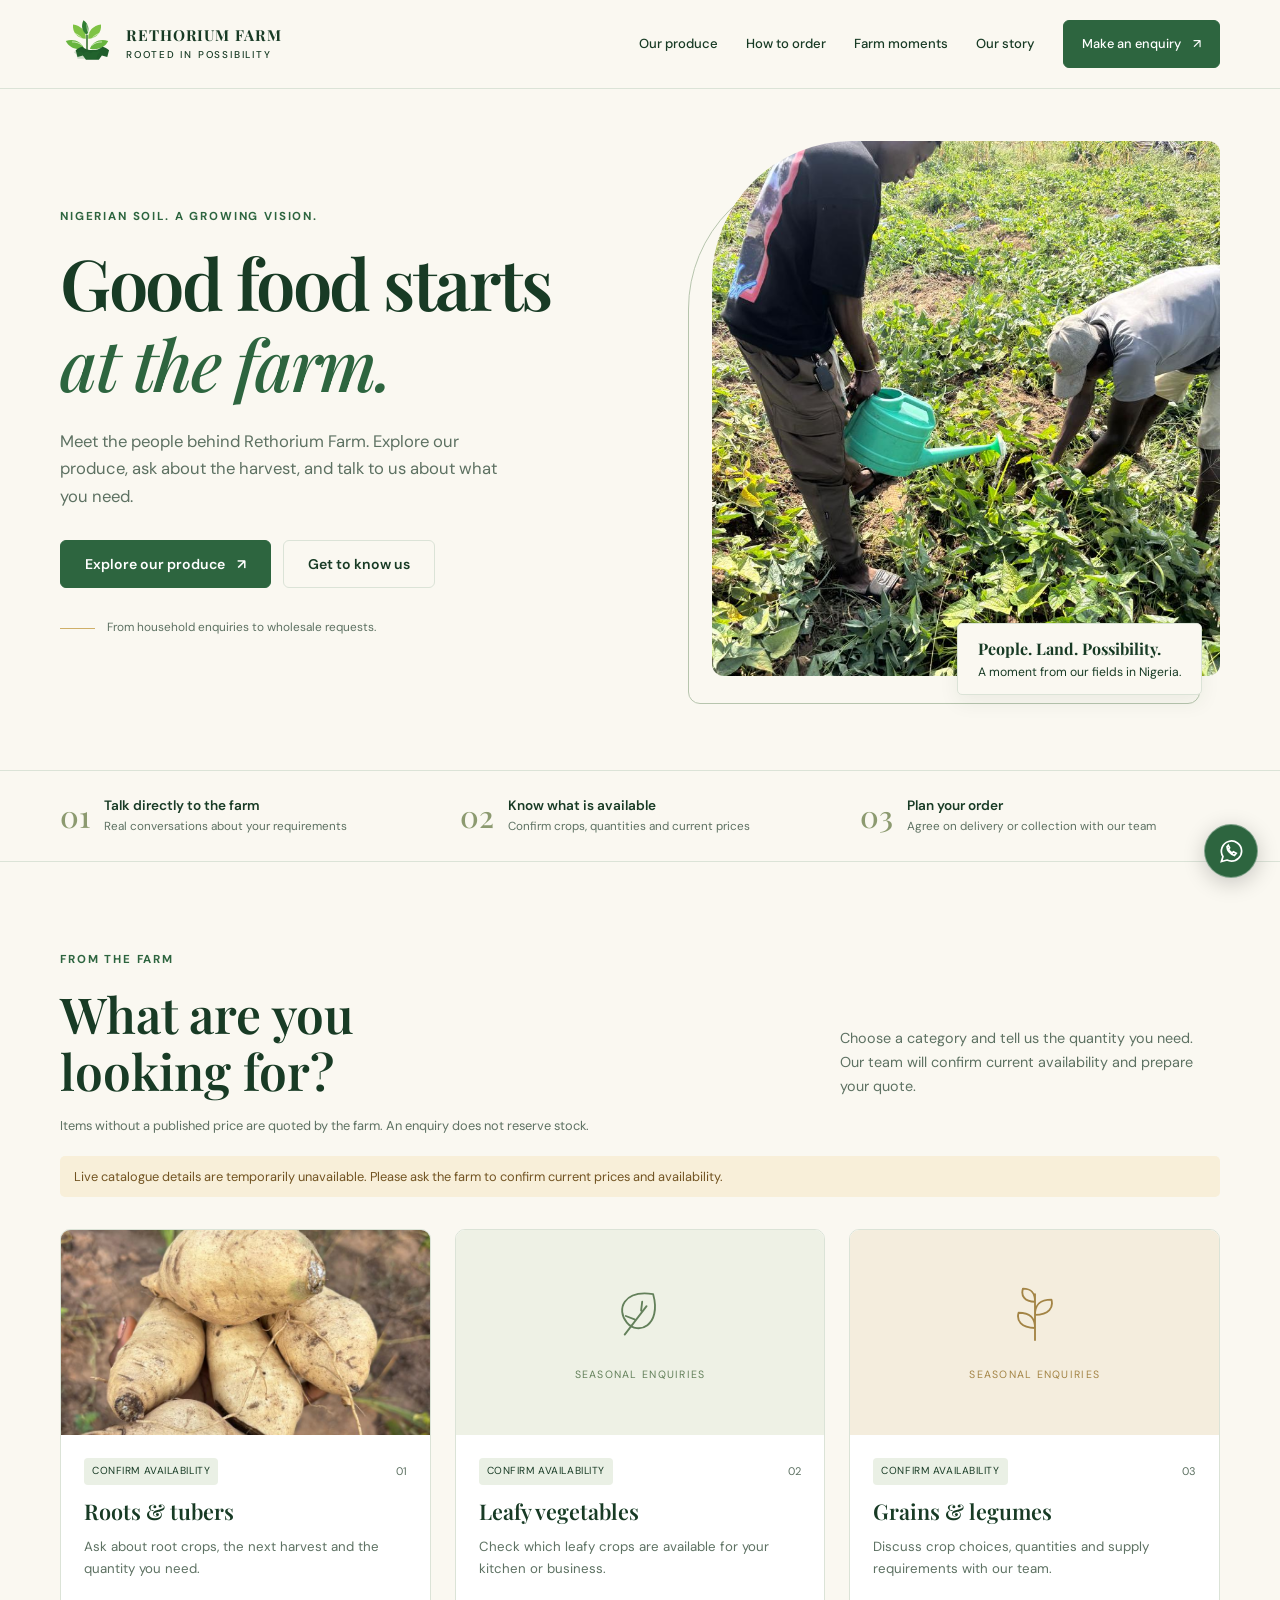
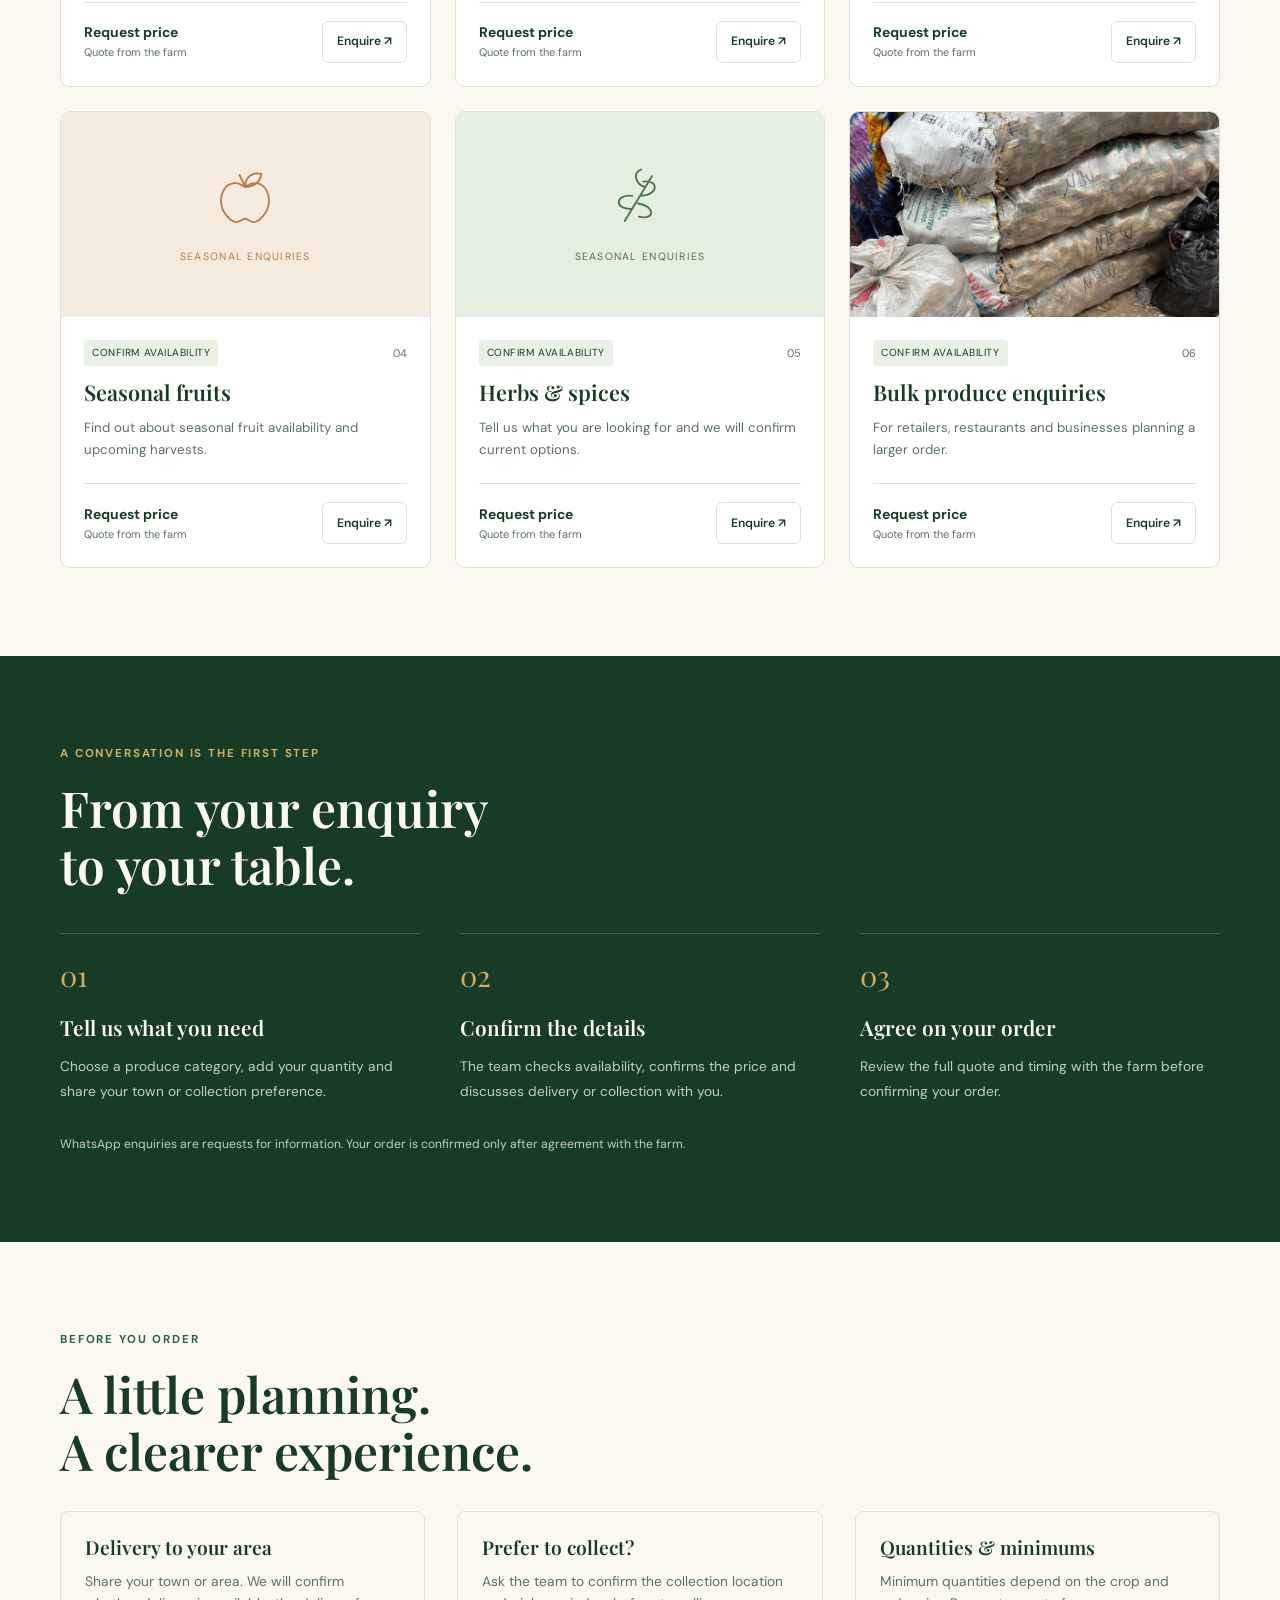
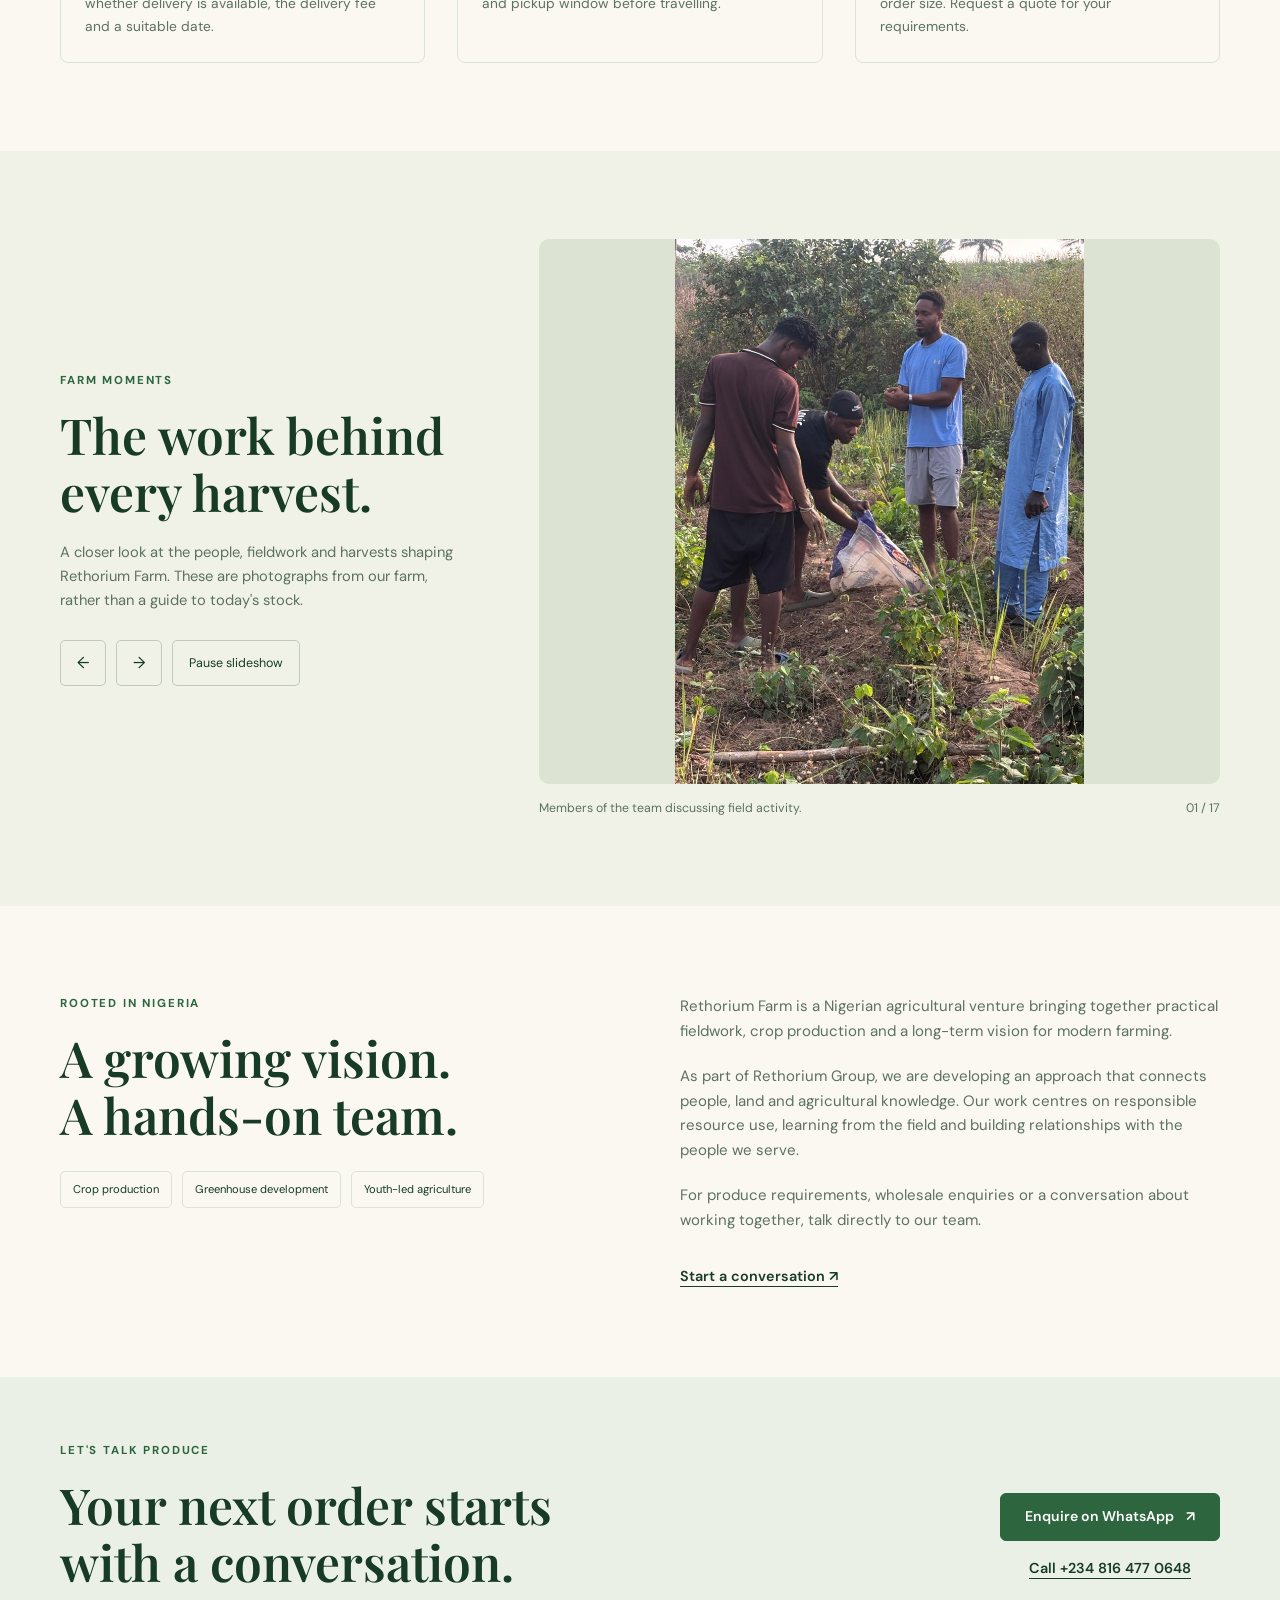
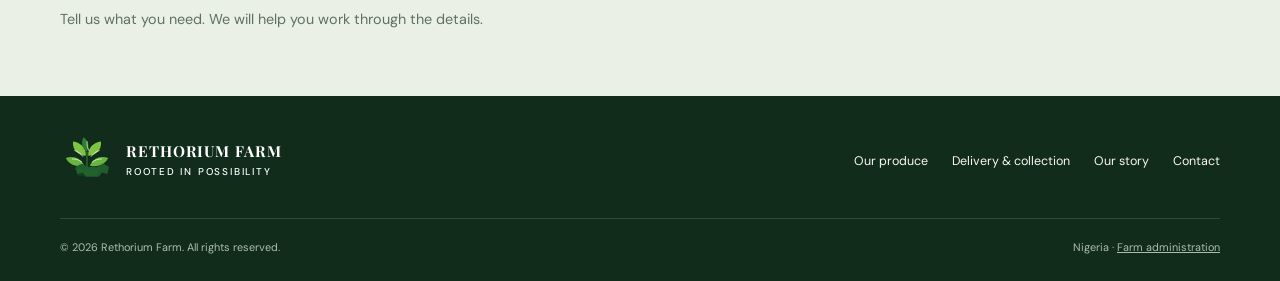
==== commit 28fcbc71: "Sync farm gallery with remaining harvest photos" ====
--- a/index.html
+++ b/index.html
@@ -4,7 +4,7 @@
 <meta charset="UTF-8">
 <meta name="viewport" content="width=device-width, initial-scale=1.0">
 <title>Rethorium Farm | Fresh Produce & Crop Farming in Nigeria</title>
-<meta name="description" content="Rethorium Farm is a modern agricultural company in Nigeria focused on sustainable crop production, greenhouse farming, and fresh produce supply across West Africa.">
+<meta name="description" content="Rethorium Farm is a Nigerian agricultural venture focused on crop production and greenhouse development. Explore produce and enquire about current availability.">
 <meta name="keywords" content="Rethorium Farm, agriculture Nigeria, greenhouse farming, fresh produce Nigeria, farm delivery, crops Nigeria">
 <meta name="author" content="Rethorium Farm">
 <meta name="robots" content="index, follow">
@@ -48,7 +48,7 @@
       "url": "https://rethorioum-farm.pages.dev",
       "logo": "https://rethorioum-farm.pages.dev/rethorium-logo.svg",
       "image": "https://rethorioum-farm.pages.dev/rethorium-logo.svg",
-      "description": "Rethorium Farm is a modern agricultural company in Nigeria focused on sustainable crop production, greenhouse farming, and fresh produce supply across West Africa.",
+      "description": "Rethorium Farm is a Nigerian agricultural venture focused on crop production and greenhouse development. Explore produce and enquire about current availability.",
       "telephone": "+2348164770648",
       "foundingDate": "2024",
       "areaServed": {
@@ -86,7 +86,7 @@
       "about": {
         "@id": "https://rethorioum-farm.pages.dev/#organization"
       },
-      "description": "Rethorium Farm is a modern agricultural company in Nigeria focused on sustainable crop production, greenhouse farming, and fresh produce supply across West Africa.",
+      "description": "Rethorium Farm is a Nigerian agricultural venture focused on crop production and greenhouse development. Explore produce and enquire about current availability.",
       "inLanguage": "en-NG"
     }
   ]
@@ -114,7 +114,7 @@
   <section class="section" id="products" aria-labelledby="productsTitle"><div class="container"><div class="section-heading"><div><span class="eyebrow">From the farm</span><h2 id="productsTitle">What are you<br>looking for?</h2></div><p class="lead">Choose a category and tell us the quantity you need. Our team will confirm current availability and prepare your quote.</p></div><p class="catalogue-note">Items without a published price are quoted by the farm. An enquiry does not reserve stock.</p><p class="catalogue-status" id="catalogueStatus" role="status" hidden></p><div class="products-grid" id="productsGrid"></div><noscript><p class="lead">Call <a href="tel:+2348164770648">+234 816 477 0648</a> or <a href="https://wa.me/2348164770648" target="_blank" rel="noopener noreferrer">enquire on WhatsApp</a> for current produce and prices.</p></noscript></div></section>
   <section class="section order-section" id="how-to-order" aria-labelledby="orderTitle"><div class="container"><span class="eyebrow">A conversation is the first step</span><h2 id="orderTitle">From your enquiry<br>to your table.</h2><div class="order-steps"><article class="order-step"><span>01</span><h3>Tell us what you need</h3><p>Choose a produce category, add your quantity and share your town or collection preference.</p></article><article class="order-step"><span>02</span><h3>Confirm the details</h3><p>The team checks availability, confirms the price and discusses delivery or collection with you.</p></article><article class="order-step"><span>03</span><h3>Agree on your order</h3><p>Review the full quote and timing with the farm before confirming your order.</p></article></div><p class="order-footnote">WhatsApp enquiries are requests for information. Your order is confirmed only after agreement with the farm.</p></div></section>
   <section class="section" id="delivery" aria-labelledby="deliveryTitle"><div class="container"><span class="eyebrow">Before you order</span><h2 id="deliveryTitle">A little planning.<br>A clearer experience.</h2><div class="delivery-grid"><article class="delivery-card"><h3>Delivery to your area</h3><p id="deliveryText">Share your town or area. We will confirm whether delivery is available, the delivery fee and a suitable date.</p></article><article class="delivery-card"><h3>Prefer to collect?</h3><p id="collectionText">Ask the team to confirm the collection location and pickup window before travelling.</p></article><article class="delivery-card"><h3>Quantities & minimums</h3><p id="minimumText">Minimum quantities depend on the crop and order size. Request a quote for your requirements.</p></article></div></div></section>
-  <section class="section gallery-section" id="gallery" aria-labelledby="galleryTitle" aria-roledescription="carousel"><div class="container gallery-layout"><div class="gallery-copy"><span class="eyebrow">Farm moments</span><h2 id="galleryTitle">The work behind<br>every harvest.</h2><p class="lead">A closer look at the people, fieldwork and harvests shaping Rethorium Farm. These are photographs from our farm, rather than a guide to today's stock.</p><div class="gallery-controls" id="galleryControls" hidden><button class="gallery-button" id="galleryPrev" type="button" aria-label="Previous farm photo" aria-controls="galleryStage">←</button><button class="gallery-button" id="galleryNext" type="button" aria-label="Next farm photo" aria-controls="galleryStage">→</button><button class="gallery-button gallery-toggle" id="galleryToggle" type="button" aria-pressed="false">Pause slideshow</button></div></div><figure><div class="gallery-stage" id="galleryStage"><img class="gallery-media" src="gallery/images/harvest-2026-04/harvest-19.jpeg" width="810" height="1080" loading="lazy" alt="Members of the team discussing field activity"></div><figcaption class="gallery-caption"><span id="galleryCaption" aria-live="off">Members of the team discussing field activity.</span><span class="gallery-count" id="galleryCount"></span></figcaption></figure></div></section>
+  <section class="section gallery-section" id="gallery" aria-labelledby="galleryTitle" aria-roledescription="carousel"><div class="container gallery-layout"><div class="gallery-copy"><span class="eyebrow">Farm moments</span><h2 id="galleryTitle">The work behind<br>every harvest.</h2><p class="lead">A closer look at the people, fieldwork and harvests shaping Rethorium Farm. These are photographs from our farm, rather than a guide to today's stock.</p><div class="gallery-controls" id="galleryControls" hidden><button class="gallery-button" id="galleryPrev" type="button" aria-label="Previous farm photo" aria-controls="galleryStage">←</button><button class="gallery-button" id="galleryNext" type="button" aria-label="Next farm photo" aria-controls="galleryStage">→</button><button class="gallery-button gallery-toggle" id="galleryToggle" type="button" aria-pressed="false">Pause slideshow</button></div></div><figure><div class="gallery-stage" id="galleryStage"><img class="gallery-media" src="gallery/images/harvest-2026-04/harvest-8.jpeg" width="810" height="1080" loading="lazy" alt="Members of the team discussing field activity"></div><figcaption class="gallery-caption"><span id="galleryCaption" aria-live="off">Members of the team discussing field activity.</span><span class="gallery-count" id="galleryCount"></span></figcaption></figure></div></section>
   <section class="section" id="about" aria-labelledby="aboutTitle"><div class="container about-grid"><div><span class="eyebrow">Rooted in Nigeria</span><h2 id="aboutTitle">A growing vision.<br>A hands-on team.</h2><div class="about-values"><span>Crop production</span><span>Greenhouse development</span><span>Youth-led agriculture</span></div></div><div class="about-copy"><p>Rethorium Farm is a Nigerian agricultural venture bringing together practical fieldwork, crop production and a long-term vision for modern farming.</p><p>As part of Rethorium Group, we are developing an approach that connects people, land and agricultural knowledge. Our work centres on responsible resource use, learning from the field and building relationships with the people we serve.</p><p>For produce requirements, wholesale enquiries or a conversation about working together, talk directly to our team.</p><a class="text-link" href="#contact">Start a conversation <span aria-hidden="true">↗</span></a></div></div></section>
   <section class="contact-section" id="contact" aria-labelledby="contactTitle"><div class="container contact-grid"><div><span class="eyebrow">Let's talk produce</span><h2 id="contactTitle">Your next order starts<br>with a conversation.</h2><p>Tell us what you need. We will help you work through the details.</p></div><div class="contact-actions"><a class="button" href="https://wa.me/2348164770648" target="_blank" rel="noopener noreferrer">Enquire on WhatsApp <span aria-hidden="true">↗</span></a><a class="text-link" href="tel:+2348164770648">Call +234 816 477 0648</a></div></div></section>
 </main>
--- a/styles.css
+++ b/styles.css
@@ -1,12 +1,1167 @@
-:root{--ink:#183b25;--green:#2d653f;--muted:#5d7162;--paper:#faf8f1;--pale:#eaf0e5;--gold:#cfaf68;--line:#dbe3d7;--white:#fff;--serif:'Playfair Display',Georgia,serif;--sans:'DM Sans',Arial,sans-serif}
-*{box-sizing:border-box}html{scroll-behavior:smooth;scroll-padding-top:110px}body{margin:0;color:var(--ink);background:var(--paper);font:16px/1.65 var(--sans)}[hidden]{display:none!important}button,input,select,textarea{font:inherit}button,a,input,select,textarea{-webkit-tap-highlight-color:transparent}a{color:inherit}button{cursor:pointer}button:disabled{cursor:wait;opacity:.65}img{max-width:100%;display:block}svg{display:block}h1,h2,h3,p,figure{margin:0}h1,h2,h3{font-family:var(--serif);font-weight:600;line-height:1.15}h2{font-size:clamp(2rem,4.5vw,3.1rem)}h3{font-size:1.45rem}a:focus-visible,button:focus-visible,input:focus-visible,select:focus-visible,textarea:focus-visible{outline:3px solid #b68b37;outline-offset:4px}.container{width:min(1160px,calc(100% - 64px));margin:auto}.section{padding:88px 0}.eyebrow{text-transform:uppercase;letter-spacing:.16em;font-size:.72rem;font-weight:700;color:var(--green);display:block;margin-bottom:16px}.lead{font-size:1.05rem;color:var(--muted);max-width:620px;margin-top:20px}.button{display:inline-flex;justify-content:center;align-items:center;gap:12px;min-height:48px;padding:12px 24px;border:1px solid var(--green);border-radius:6px;background:var(--green);color:white;text-decoration:none;font-weight:600;font-size:.88rem;line-height:1.5}.button:hover{background:var(--ink)}.button-light{color:var(--ink);background:transparent;border-color:var(--line)}.button-light:hover{background:var(--pale)}.button-gold{background:var(--gold);border-color:var(--gold);color:var(--ink)}.button-gold:hover{background:#ddc48f}.text-link{text-underline-offset:5px;font-size:.9rem;font-weight:600}.skip-link{position:absolute;top:-100px;left:16px;background:var(--ink);color:white;padding:12px;z-index:300}.skip-link:focus{top:10px}
-.site-header{position:sticky;top:0;z-index:100;background:rgba(250,248,241,.97);border-bottom:1px solid var(--line)}.header-inner{display:flex;align-items:center;justify-content:space-between;gap:24px;min-height:88px}.brand{display:flex;align-items:center;gap:12px;text-decoration:none}.brand img{height:54px;width:54px}.brand span{font:700 .95rem/1.1 var(--serif);letter-spacing:.06em}.brand small{font:500 .62rem var(--sans);letter-spacing:.18em;display:block;margin-top:5px}.nav-links{display:flex;align-items:center;gap:28px}.nav-links a{font-size:.82rem;text-decoration:none;font-weight:500}.nav-links a:hover{text-decoration:underline;text-underline-offset:5px}.nav-links .button{font-size:.8rem;padding:10px 18px}.menu-toggle{display:none;align-items:center;gap:8px;border:1px solid var(--line);background:transparent;padding:9px 12px;border-radius:6px;color:var(--ink);font-size:.8rem}.menu-toggle svg{width:18px;height:18px}
-.hero{padding:52px 0 66px;overflow:hidden}.hero-grid{display:grid;grid-template-columns:1.05fr 1fr;gap:70px;align-items:center}.hero h1{font-size:clamp(2.8rem,5.5vw,4.75rem);letter-spacing:-.035em;max-width:650px}.hero h1 em{font-weight:500;color:var(--green)}.hero p{color:var(--muted);max-width:450px;margin-top:24px;font-size:1.04rem}.hero-actions{display:flex;gap:12px;margin-top:30px;flex-wrap:wrap}.hero-note{display:flex;gap:12px;align-items:center;margin-top:30px;font-size:.74rem;color:var(--muted)}.hero-note:before{content:'';height:1px;width:35px;background:var(--gold)}.hero-visual{position:relative;padding:0 0 28px 24px}.hero-visual:before{content:'';position:absolute;inset:28px 20px 0 0;border:1px solid #b7c5ae;border-radius:140px 12px 12px 12px;z-index:-1}.hero-image{width:100%;height:535px;object-fit:cover;object-position:50% 40%;border-radius:140px 12px 12px 12px}.photo-caption{position:absolute;bottom:9px;right:18px;background:var(--paper);padding:12px 20px;border:1px solid var(--line);border-radius:5px;font-size:.76rem;box-shadow:0 8px 20px #183b2510}.photo-caption b{display:block;font-family:var(--serif);font-size:1rem}.values-strip{border-top:1px solid var(--line);border-bottom:1px solid var(--line)}.values-inner{display:grid;grid-template-columns:repeat(3,1fr);gap:40px;padding:24px 0}.value{display:flex;align-items:center;gap:14px;font-size:.85rem}.value span{font:500 1.9rem var(--serif);color:#8c9a70}.value strong{font-weight:600}.value small{display:block;color:var(--muted);font-size:.73rem}
-.section-heading{display:flex;justify-content:space-between;gap:30px;align-items:end}.section-heading .lead{max-width:380px;margin:0;font-size:.9rem}.catalogue-note{font-size:.8rem;color:var(--muted);padding:16px 0 0}.catalogue-status{font-size:.8rem;color:#715321;background:#f8efd9;padding:10px 14px;border-radius:5px;margin-top:20px}.products-grid{display:grid;grid-template-columns:repeat(3,1fr);gap:24px;margin-top:32px}.product-card{border:1px solid var(--line);border-radius:10px;overflow:hidden;background:white;display:flex;flex-direction:column}.product-image{width:100%;height:205px;object-fit:cover;object-position:50% 40%}.product-art{height:205px;background:#eef1e5;display:flex;flex-direction:column;align-items:center;justify-content:center;gap:15px;color:#63805a}.product-art svg{width:70px;height:70px}.product-art span{font-size:.66rem;letter-spacing:.12em;text-transform:uppercase}.product-card:nth-child(3) .product-art{background:#f4eddd;color:#a38445}.product-card:nth-child(4) .product-art{background:#f5eade;color:#b47e4d}.product-card:nth-child(5) .product-art{background:#e5efdf;color:#4e744e}.product-content{padding:23px;display:flex;flex-direction:column;flex:1}.product-content p{font-size:.83rem;color:var(--muted);margin-top:12px;flex:1}.product-topline{display:flex;align-items:center;justify-content:space-between;gap:10px;margin-bottom:14px}.availability{font-size:.64rem;letter-spacing:.055em;text-transform:uppercase;border-radius:4px;background:var(--pale);padding:5px 8px}.availability.unavailable{background:#f3e9e3;color:#87523b}.product-number{font-size:.69rem;color:var(--muted)}.product-bottom{border-top:1px solid var(--line);margin-top:22px;padding-top:18px;display:flex;align-items:center;justify-content:space-between;gap:12px}.price{font-size:.87rem;font-weight:700}.price small{display:block;font-size:.68rem;font-weight:400;color:var(--muted)}.product-bottom .button{min-height:42px;padding:9px 14px;font-size:.76rem}.product-heading{font-size:1.35rem}
-.order-section{background:var(--ink);color:var(--paper)}.order-section .eyebrow{color:var(--gold)}.order-section .lead{color:#c3d0c0}.order-steps{display:grid;grid-template-columns:repeat(3,1fr);gap:40px;margin-top:40px}.order-step{border-top:1px solid #ffffff30;padding-top:22px}.order-step>span{display:block;color:var(--gold);font:1.8rem var(--serif);margin-bottom:22px}.order-step h3{font-size:1.3rem}.order-step p{font-size:.86rem;line-height:1.8;color:#c3d0c0;margin-top:14px}.order-footnote{margin-top:30px;font-size:.76rem;color:#c3d0c0}.delivery-grid{display:grid;grid-template-columns:repeat(3,1fr);gap:32px;margin-top:32px}.delivery-card{padding:24px;border:1px solid var(--line);border-radius:8px}.delivery-card h3{font-size:1.2rem;margin-bottom:12px}.delivery-card p{font-size:.86rem;color:var(--muted)}
-.gallery-section{background:#f0f2e8}.gallery-layout{display:grid;grid-template-columns:.75fr 1.25fr;gap:70px;align-items:center}.gallery-copy .lead{font-size:.92rem}.gallery-controls{display:flex;gap:10px;align-items:center;flex-wrap:wrap;margin-top:28px}.gallery-button{display:inline-flex;align-items:center;justify-content:center;min-width:46px;min-height:46px;border:1px solid #bfcbb8;background:transparent;border-radius:5px;color:var(--ink)}.gallery-button:hover{background:#dfe7d9}.gallery-toggle{padding:10px 16px;font-size:.78rem}.gallery-stage{background:#dce3d3;border-radius:10px;overflow:hidden;aspect-ratio:5/4;display:flex;align-items:center;justify-content:center}.gallery-media{width:100%;height:100%;object-fit:contain}.gallery-caption{font-size:.77rem;color:var(--muted);margin-top:14px;display:flex;justify-content:space-between;gap:20px}.gallery-count{white-space:nowrap}.gallery-empty{padding:30px;text-align:center}.about-grid{display:grid;grid-template-columns:1fr 1fr;gap:80px;align-items:start}.about-copy p{color:var(--muted);font-size:.94rem;margin-bottom:20px}.about-copy .text-link{display:inline-block;margin-top:12px}.about-values{margin-top:28px;display:flex;gap:10px;flex-wrap:wrap}.about-values span{padding:8px 12px;border:1px solid var(--line);border-radius:5px;font-size:.7rem}.contact-section{background:var(--pale);padding:64px 0}.contact-grid{display:flex;justify-content:space-between;gap:40px;align-items:center}.contact-grid h2{max-width:550px}.contact-grid p{color:var(--muted);font-size:.9rem;margin-top:18px}.contact-actions{display:flex;flex-direction:column;align-items:center;gap:16px;flex-shrink:0}.site-footer{background:#122c1c;color:var(--paper);padding:38px 0 24px}.footer-top{display:flex;justify-content:space-between;gap:30px;align-items:center}.footer-top .brand{color:white}.footer-links{display:flex;gap:24px;flex-wrap:wrap;font-size:.78rem}.footer-links a{text-decoration:none}.footer-bottom{border-top:1px solid #ffffff20;display:flex;justify-content:space-between;gap:20px;padding-top:20px;margin-top:30px;color:#acbeaa;font-size:.68rem}.whatsapp-float{position:fixed;right:22px;bottom:22px;z-index:90;background:var(--green);color:white;box-shadow:0 5px 22px #0003;border:1px solid #ffffff60;border-radius:50%;width:54px;height:54px;display:flex;justify-content:center;align-items:center}.whatsapp-float svg{width:27px;height:27px}
-.enquiry-dialog{padding:0;border:1px solid var(--line);border-radius:12px;width:min(540px,calc(100% - 28px));max-height:calc(100dvh - 32px);color:var(--ink);background:var(--paper)}.enquiry-dialog::backdrop{background:#102619b3}.dialog-inner{padding:30px}.dialog-top{display:flex;justify-content:space-between;align-items:start;gap:20px}.dialog-close{border:1px solid var(--line);background:white;border-radius:50%;width:36px;height:36px;flex-shrink:0;font-size:1.3rem;color:var(--ink)}.dialog-note{font-size:.8rem;color:var(--muted);margin:16px 0 22px}.form-grid{display:grid;grid-template-columns:1fr 1fr;gap:16px}.field{display:flex;flex-direction:column;gap:7px;margin-bottom:16px;font-size:.8rem;font-weight:600}.field input,.field select,.field textarea{padding:11px 12px;width:100%;border:1px solid #becbb8;border-radius:5px;background:white;color:var(--ink);font-size:.9rem;min-height:46px}.field textarea{min-height:100px;resize:vertical}.form-submit{width:100%;margin-top:5px}.enquiry-summary{white-space:pre-wrap;background:#edf1e7;border:1px solid var(--line);padding:16px;border-radius:6px;font-size:.82rem;margin:18px 0}.enquiry-review p{font-size:.8rem;color:var(--muted);margin-bottom:16px}.review-actions{display:flex;gap:12px;flex-wrap:wrap}.status-message{font-size:.82rem;color:var(--muted);margin:16px 0}.error-message{color:#9a3126}.admin-body{min-height:100vh}.admin-main{max-width:1100px;margin:45px auto 80px;width:calc(100% - 40px)}.admin-intro{display:flex;justify-content:space-between;gap:20px;align-items:center;margin-bottom:28px}.admin-intro p{font-size:.88rem;color:var(--muted);margin-top:12px}.login-card{max-width:440px;padding:30px;border:1px solid var(--line);border-radius:10px;background:white;margin:60px auto}.login-card h1{font-size:2rem}.login-card>p{font-size:.85rem;color:var(--muted);margin:16px 0 24px}.admin-grid{display:grid;grid-template-columns:repeat(2,1fr);gap:20px}.admin-product{padding:24px;background:white;border:1px solid var(--line);border-radius:8px}.admin-product h3{margin-bottom:18px}.admin-product .form-grid{margin-bottom:0}.admin-product .field{margin-bottom:12px}.admin-settings{margin-top:30px;padding:28px;background:white;border:1px solid var(--line);border-radius:8px}.admin-settings h2{font-size:1.6rem;margin-bottom:24px}
-@media(min-width:821px) and (max-width:1050px){.nav-links{gap:16px}.nav-links a{font-size:.74rem}.hero-grid{gap:35px}.hero h1{font-size:3.5rem}.hero-image{height:470px}.product-bottom{align-items:start;flex-direction:column}.product-bottom .button{width:100%}.gallery-layout{gap:35px}}
-@media(max-width:820px){html{scroll-padding-top:95px}.container{width:calc(100% - 40px)}.section{padding:58px 0}.header-inner{min-height:76px}.brand img{width:44px;height:44px}.brand span{font-size:.8rem}.brand small{font-size:.55rem}.nav-links{gap:16px;flex-wrap:wrap;padding:15px 0}.js .menu-toggle{display:flex}.header-inner{flex-wrap:wrap}.js .nav-links{display:none}.js .nav-links.is-open{display:flex;position:absolute;top:100%;left:0;right:0;background:var(--paper);padding:20px;flex-direction:column;align-items:stretch;border-bottom:1px solid var(--line);box-shadow:0 12px 22px #183b2512}.nav-links a{font-size:.88rem;padding:8px}.nav-links .button{margin-top:5px}.hero{padding:36px 0 48px}.hero-grid{grid-template-columns:1fr;gap:35px}.hero h1{font-size:clamp(2.8rem,8vw,4.4rem);max-width:650px}.hero p{font-size:.98rem;max-width:560px}.hero-image{height:420px;border-top-left-radius:110px}.hero-visual{padding-left:16px;max-width:620px}.hero-visual:before{border-top-left-radius:110px}.hero-actions .button{flex:1}.hero-note{margin-top:24px}.values-inner{gap:16px}.value{gap:8px;align-items:start}.value span{font-size:1.45rem}.value strong{font-size:.75rem}.value small{font-size:.65rem}.section-heading{align-items:start;flex-direction:column;gap:20px}.section-heading .lead{max-width:570px}.products-grid{grid-template-columns:repeat(2,1fr);gap:18px}.product-content{padding:19px}.product-bottom{flex-direction:column;align-items:start}.product-bottom .button{width:100%}.order-steps{gap:24px}.delivery-grid{gap:18px;grid-template-columns:1fr}.delivery-card{padding:22px}.gallery-layout{grid-template-columns:1fr;gap:28px}.gallery-copy .lead{max-width:560px}.gallery-controls{margin-top:22px}.gallery-stage{aspect-ratio:4/3}.about-grid{grid-template-columns:1fr;gap:28px}.about-values{margin-top:20px}.contact-grid{align-items:start;flex-direction:column;gap:28px}.contact-actions{align-items:start}.footer-top{align-items:start;flex-direction:column}.footer-bottom{padding-right:45px;flex-direction:column;gap:8px}.admin-grid{grid-template-columns:1fr}}
-@media(max-width:480px){.container{width:calc(100% - 36px)}.hero h1{font-size:2.9rem}.hero-image{height:360px}.hero-actions{flex-direction:column}.hero-actions .button{width:100%}.values-inner{grid-template-columns:1fr;gap:0;padding:6px 0}.value{padding:14px 0;align-items:center;border-bottom:1px solid var(--line)}.value:last-child{border:0}.value span{width:28px}.value strong{font-size:.82rem}.value small{font-size:.72rem}.products-grid{grid-template-columns:1fr}.product-image,.product-art{height:210px}.product-bottom{flex-direction:row;align-items:center}.product-bottom .button{width:auto}.order-steps{grid-template-columns:1fr;gap:28px}.order-step{display:grid;grid-template-columns:38px 1fr;gap:12px}.order-step>span{grid-row:span 2;margin:0}.order-step p{margin-top:0}.photo-caption{right:8px;max-width:90%;padding:10px 16px}.gallery-caption{font-size:.72rem}.dialog-inner{padding:22px}.form-grid{gap:12px}.contact-actions{width:100%}.contact-actions .button{width:100%}.footer-links{gap:18px}.whatsapp-float{width:48px;height:48px;right:14px;bottom:14px}.admin-intro{align-items:start;flex-direction:column}.admin-product,.admin-settings{padding:20px}.login-card{padding:24px}}
-@media(prefers-reduced-motion:reduce){html{scroll-behavior:auto}*,*:before,*:after{animation:none!important;transition:none!important}}
+:root {
+  --ink:#183b25;
+  --green:#2d653f;
+  --muted:#5d7162;
+  --paper:#faf8f1;
+  --pale:#eaf0e5;
+  --gold:#cfaf68;
+  --line:#dbe3d7;
+  --white:#fff;
+  --serif:'Playfair Display',Georgia,serif;
+  --sans:'DM Sans',Arial,sans-serif
+}
+* {
+  box-sizing:border-box
+}
+html {
+  scroll-behavior:smooth;
+  scroll-padding-top:110px
+}
+body {
+  margin:0;
+  color:var(--ink);
+  background:var(--paper);
+  font:16px/1.65 var(--sans)
+}
+[hidden] {
+  display:none!important
+}
+button,input,select,textarea {
+  font:inherit
+}
+button,a,input,select,textarea {
+  -webkit-tap-highlight-color:transparent
+}
+a {
+  color:inherit
+}
+button {
+  cursor:pointer
+}
+button:disabled {
+  cursor:wait;
+  opacity:.65
+}
+img {
+  max-width:100%;
+  display:block
+}
+svg {
+  display:block
+}
+h1,h2,h3,p,figure {
+  margin:0
+}
+h1,h2,h3 {
+  font-family:var(--serif);
+  font-weight:600;
+  line-height:1.15
+}
+h2 {
+  font-size:clamp(2rem,4.5vw,3.1rem)
+}
+h3 {
+  font-size:1.45rem
+}
+a:focus-visible,button:focus-visible,input:focus-visible,select:focus-visible,textarea:focus-visible {
+  outline:3px solid #b68b37;
+  outline-offset:4px
+}
+.container {
+  width:min(1160px,calc(100% - 64px));
+  margin:auto
+}
+.section {
+  padding:88px 0
+}
+.eyebrow {
+  text-transform:uppercase;
+  letter-spacing:.16em;
+  font-size:.72rem;
+  font-weight:700;
+  color:var(--green);
+  display:block;
+  margin-bottom:16px
+}
+.lead {
+  font-size:1.05rem;
+  color:var(--muted);
+  max-width:620px;
+  margin-top:20px
+}
+.button {
+  display:inline-flex;
+  justify-content:center;
+  align-items:center;
+  gap:12px;
+  min-height:48px;
+  padding:12px 24px;
+  border:1px solid var(--green);
+  border-radius:6px;
+  background:var(--green);
+  color:white;
+  text-decoration:none;
+  font-weight:600;
+  font-size:.88rem;
+  line-height:1.5
+}
+.button:hover {
+  background:var(--ink)
+}
+.button-light {
+  color:var(--ink);
+  background:transparent;
+  border-color:var(--line)
+}
+.button-light:hover {
+  background:var(--pale)
+}
+.button-gold {
+  background:var(--gold);
+  border-color:var(--gold);
+  color:var(--ink)
+}
+.button-gold:hover {
+  background:#ddc48f
+}
+.text-link {
+  text-underline-offset:5px;
+  font-size:.9rem;
+  font-weight:600
+}
+.skip-link {
+  position:absolute;
+  top:-100px;
+  left:16px;
+  background:var(--ink);
+  color:white;
+  padding:12px;
+  z-index:300
+}
+.skip-link:focus {
+  top:10px
+}
+.site-header {
+  position:sticky;
+  top:0;
+  z-index:100;
+  background:rgba(250,248,241,.97);
+  border-bottom:1px solid var(--line)
+}
+.header-inner {
+  display:flex;
+  align-items:center;
+  justify-content:space-between;
+  gap:24px;
+  min-height:88px
+}
+.brand {
+  display:flex;
+  align-items:center;
+  gap:12px;
+  text-decoration:none
+}
+.brand img {
+  height:54px;
+  width:54px
+}
+.brand span {
+  font:700 .95rem/1.1 var(--serif);
+  letter-spacing:.06em
+}
+.brand small {
+  font:500 .62rem var(--sans);
+  letter-spacing:.18em;
+  display:block;
+  margin-top:5px
+}
+.nav-links {
+  display:flex;
+  align-items:center;
+  gap:28px
+}
+.nav-links a {
+  font-size:.82rem;
+  text-decoration:none;
+  font-weight:500
+}
+.nav-links a:hover {
+  text-decoration:underline;
+  text-underline-offset:5px
+}
+.nav-links .button {
+  font-size:.8rem;
+  padding:10px 18px
+}
+.menu-toggle {
+  display:none;
+  align-items:center;
+  gap:8px;
+  border:1px solid var(--line);
+  background:transparent;
+  padding:9px 12px;
+  border-radius:6px;
+  color:var(--ink);
+  font-size:.8rem
+}
+.menu-toggle svg {
+  width:18px;
+  height:18px
+}
+.hero {
+  padding:52px 0 66px;
+  overflow:hidden
+}
+.hero-grid {
+  display:grid;
+  grid-template-columns:1.05fr 1fr;
+  gap:70px;
+  align-items:center
+}
+.hero h1 {
+  font-size:clamp(2.8rem,5.5vw,4.75rem);
+  letter-spacing:-.035em;
+  max-width:650px
+}
+.hero h1 em {
+  font-weight:500;
+  color:var(--green)
+}
+.hero p {
+  color:var(--muted);
+  max-width:450px;
+  margin-top:24px;
+  font-size:1.04rem
+}
+.hero-actions {
+  display:flex;
+  gap:12px;
+  margin-top:30px;
+  flex-wrap:wrap
+}
+.hero-note {
+  display:flex;
+  gap:12px;
+  align-items:center;
+  margin-top:30px;
+  font-size:.74rem;
+  color:var(--muted)
+}
+.hero-note:before {
+  content:'';
+  height:1px;
+  width:35px;
+  background:var(--gold)
+}
+.hero-visual {
+  position:relative;
+  padding:0 0 28px 24px
+}
+.hero-visual:before {
+  content:'';
+  position:absolute;
+  inset:28px 20px 0 0;
+  border:1px solid #b7c5ae;
+  border-radius:140px 12px 12px 12px;
+  z-index:-1
+}
+.hero-image {
+  width:100%;
+  height:535px;
+  object-fit:cover;
+  object-position:50% 40%;
+  border-radius:140px 12px 12px 12px
+}
+.photo-caption {
+  position:absolute;
+  bottom:9px;
+  right:18px;
+  background:var(--paper);
+  padding:12px 20px;
+  border:1px solid var(--line);
+  border-radius:5px;
+  font-size:.76rem;
+  box-shadow:0 8px 20px #183b2510
+}
+.photo-caption b {
+  display:block;
+  font-family:var(--serif);
+  font-size:1rem
+}
+.values-strip {
+  border-top:1px solid var(--line);
+  border-bottom:1px solid var(--line)
+}
+.values-inner {
+  display:grid;
+  grid-template-columns:repeat(3,1fr);
+  gap:40px;
+  padding:24px 0
+}
+.value {
+  display:flex;
+  align-items:center;
+  gap:14px;
+  font-size:.85rem
+}
+.value span {
+  font:500 1.9rem var(--serif);
+  color:#8c9a70
+}
+.value strong {
+  font-weight:600
+}
+.value small {
+  display:block;
+  color:var(--muted);
+  font-size:.73rem
+}
+.section-heading {
+  display:flex;
+  justify-content:space-between;
+  gap:30px;
+  align-items:end
+}
+.section-heading .lead {
+  max-width:380px;
+  margin:0;
+  font-size:.9rem
+}
+.catalogue-note {
+  font-size:.8rem;
+  color:var(--muted);
+  padding:16px 0 0
+}
+.catalogue-status {
+  font-size:.8rem;
+  color:#715321;
+  background:#f8efd9;
+  padding:10px 14px;
+  border-radius:5px;
+  margin-top:20px
+}
+.products-grid {
+  display:grid;
+  grid-template-columns:repeat(3,1fr);
+  gap:24px;
+  margin-top:32px
+}
+.product-card {
+  border:1px solid var(--line);
+  border-radius:10px;
+  overflow:hidden;
+  background:white;
+  display:flex;
+  flex-direction:column
+}
+.product-image {
+  width:100%;
+  height:205px;
+  object-fit:cover;
+  object-position:50% 40%
+}
+.product-art {
+  height:205px;
+  background:#eef1e5;
+  display:flex;
+  flex-direction:column;
+  align-items:center;
+  justify-content:center;
+  gap:15px;
+  color:#63805a
+}
+.product-art svg {
+  width:70px;
+  height:70px
+}
+.product-art span {
+  font-size:.66rem;
+  letter-spacing:.12em;
+  text-transform:uppercase
+}
+.product-card:nth-child(3) .product-art {
+  background:#f4eddd;
+  color:#a38445
+}
+.product-card:nth-child(4) .product-art {
+  background:#f5eade;
+  color:#b47e4d
+}
+.product-card:nth-child(5) .product-art {
+  background:#e5efdf;
+  color:#4e744e
+}
+.product-content {
+  padding:23px;
+  display:flex;
+  flex-direction:column;
+  flex:1
+}
+.product-content p {
+  font-size:.83rem;
+  color:var(--muted);
+  margin-top:12px;
+  flex:1
+}
+.product-topline {
+  display:flex;
+  align-items:center;
+  justify-content:space-between;
+  gap:10px;
+  margin-bottom:14px
+}
+.availability {
+  font-size:.64rem;
+  letter-spacing:.055em;
+  text-transform:uppercase;
+  border-radius:4px;
+  background:var(--pale);
+  padding:5px 8px
+}
+.availability.unavailable {
+  background:#f3e9e3;
+  color:#87523b
+}
+.product-number {
+  font-size:.69rem;
+  color:var(--muted)
+}
+.product-bottom {
+  border-top:1px solid var(--line);
+  margin-top:22px;
+  padding-top:18px;
+  display:flex;
+  align-items:center;
+  justify-content:space-between;
+  gap:12px
+}
+.price {
+  font-size:.87rem;
+  font-weight:700
+}
+.price small {
+  display:block;
+  font-size:.68rem;
+  font-weight:400;
+  color:var(--muted)
+}
+.product-bottom .button {
+  min-height:42px;
+  padding:9px 14px;
+  font-size:.76rem
+}
+.product-heading {
+  font-size:1.35rem
+}
+.order-section {
+  background:var(--ink);
+  color:var(--paper)
+}
+.order-section .eyebrow {
+  color:var(--gold)
+}
+.order-section .lead {
+  color:#c3d0c0
+}
+.order-steps {
+  display:grid;
+  grid-template-columns:repeat(3,1fr);
+  gap:40px;
+  margin-top:40px
+}
+.order-step {
+  border-top:1px solid #ffffff30;
+  padding-top:22px
+}
+.order-step>span {
+  display:block;
+  color:var(--gold);
+  font:1.8rem var(--serif);
+  margin-bottom:22px
+}
+.order-step h3 {
+  font-size:1.3rem
+}
+.order-step p {
+  font-size:.86rem;
+  line-height:1.8;
+  color:#c3d0c0;
+  margin-top:14px
+}
+.order-footnote {
+  margin-top:30px;
+  font-size:.76rem;
+  color:#c3d0c0
+}
+.delivery-grid {
+  display:grid;
+  grid-template-columns:repeat(3,1fr);
+  gap:32px;
+  margin-top:32px
+}
+.delivery-card {
+  padding:24px;
+  border:1px solid var(--line);
+  border-radius:8px
+}
+.delivery-card h3 {
+  font-size:1.2rem;
+  margin-bottom:12px
+}
+.delivery-card p {
+  font-size:.86rem;
+  color:var(--muted)
+}
+.gallery-section {
+  background:#f0f2e8
+}
+.gallery-layout {
+  display:grid;
+  grid-template-columns:.75fr 1.25fr;
+  gap:70px;
+  align-items:center
+}
+.gallery-copy .lead {
+  font-size:.92rem
+}
+.gallery-controls {
+  display:flex;
+  gap:10px;
+  align-items:center;
+  flex-wrap:wrap;
+  margin-top:28px
+}
+.gallery-button {
+  display:inline-flex;
+  align-items:center;
+  justify-content:center;
+  min-width:46px;
+  min-height:46px;
+  border:1px solid #bfcbb8;
+  background:transparent;
+  border-radius:5px;
+  color:var(--ink)
+}
+.gallery-button:hover {
+  background:#dfe7d9
+}
+.gallery-toggle {
+  padding:10px 16px;
+  font-size:.78rem
+}
+.gallery-stage {
+  background:#dce3d3;
+  border-radius:10px;
+  overflow:hidden;
+  aspect-ratio:5/4;
+  display:flex;
+  align-items:center;
+  justify-content:center
+}
+.gallery-media {
+  width:100%;
+  height:100%;
+  object-fit:contain
+}
+.gallery-caption {
+  font-size:.77rem;
+  color:var(--muted);
+  margin-top:14px;
+  display:flex;
+  justify-content:space-between;
+  gap:20px
+}
+.gallery-count {
+  white-space:nowrap
+}
+.gallery-empty {
+  padding:30px;
+  text-align:center
+}
+.about-grid {
+  display:grid;
+  grid-template-columns:1fr 1fr;
+  gap:80px;
+  align-items:start
+}
+.about-copy p {
+  color:var(--muted);
+  font-size:.94rem;
+  margin-bottom:20px
+}
+.about-copy .text-link {
+  display:inline-block;
+  margin-top:12px
+}
+.about-values {
+  margin-top:28px;
+  display:flex;
+  gap:10px;
+  flex-wrap:wrap
+}
+.about-values span {
+  padding:8px 12px;
+  border:1px solid var(--line);
+  border-radius:5px;
+  font-size:.7rem
+}
+.contact-section {
+  background:var(--pale);
+  padding:64px 0
+}
+.contact-grid {
+  display:flex;
+  justify-content:space-between;
+  gap:40px;
+  align-items:center
+}
+.contact-grid h2 {
+  max-width:550px
+}
+.contact-grid p {
+  color:var(--muted);
+  font-size:.9rem;
+  margin-top:18px
+}
+.contact-actions {
+  display:flex;
+  flex-direction:column;
+  align-items:center;
+  gap:16px;
+  flex-shrink:0
+}
+.site-footer {
+  background:#122c1c;
+  color:var(--paper);
+  padding:38px 0 24px
+}
+.footer-top {
+  display:flex;
+  justify-content:space-between;
+  gap:30px;
+  align-items:center
+}
+.footer-top .brand {
+  color:white
+}
+.footer-links {
+  display:flex;
+  gap:24px;
+  flex-wrap:wrap;
+  font-size:.78rem
+}
+.footer-links a {
+  text-decoration:none
+}
+.footer-bottom {
+  border-top:1px solid #ffffff20;
+  display:flex;
+  justify-content:space-between;
+  gap:20px;
+  padding-top:20px;
+  margin-top:30px;
+  color:#acbeaa;
+  font-size:.68rem
+}
+.whatsapp-float {
+  position:fixed;
+  right:22px;
+  bottom:22px;
+  z-index:90;
+  background:var(--green);
+  color:white;
+  box-shadow:0 5px 22px #0003;
+  border:1px solid #ffffff60;
+  border-radius:50%;
+  width:54px;
+  height:54px;
+  display:flex;
+  justify-content:center;
+  align-items:center
+}
+.whatsapp-float svg {
+  width:27px;
+  height:27px
+}
+.enquiry-dialog {
+  padding:0;
+  border:1px solid var(--line);
+  border-radius:12px;
+  width:min(540px,calc(100% - 28px));
+  max-height:calc(100dvh - 32px);
+  color:var(--ink);
+  background:var(--paper)
+}
+.enquiry-dialog::backdrop {
+  background:#102619b3
+}
+.dialog-inner {
+  padding:30px
+}
+.dialog-top {
+  display:flex;
+  justify-content:space-between;
+  align-items:start;
+  gap:20px
+}
+.dialog-close {
+  border:1px solid var(--line);
+  background:white;
+  border-radius:50%;
+  width:36px;
+  height:36px;
+  flex-shrink:0;
+  font-size:1.3rem;
+  color:var(--ink)
+}
+.dialog-note {
+  font-size:.8rem;
+  color:var(--muted);
+  margin:16px 0 22px
+}
+.form-grid {
+  display:grid;
+  grid-template-columns:1fr 1fr;
+  gap:16px
+}
+.field {
+  display:flex;
+  flex-direction:column;
+  gap:7px;
+  margin-bottom:16px;
+  font-size:.8rem;
+  font-weight:600
+}
+.field input,.field select,.field textarea {
+  padding:11px 12px;
+  width:100%;
+  border:1px solid #becbb8;
+  border-radius:5px;
+  background:white;
+  color:var(--ink);
+  font-size:.9rem;
+  min-height:46px
+}
+.field textarea {
+  min-height:100px;
+  resize:vertical
+}
+.form-submit {
+  width:100%;
+  margin-top:5px
+}
+.enquiry-summary {
+  white-space:pre-wrap;
+  background:#edf1e7;
+  border:1px solid var(--line);
+  padding:16px;
+  border-radius:6px;
+  font-size:.82rem;
+  margin:18px 0
+}
+.enquiry-review p {
+  font-size:.8rem;
+  color:var(--muted);
+  margin-bottom:16px
+}
+.review-actions {
+  display:flex;
+  gap:12px;
+  flex-wrap:wrap
+}
+.status-message {
+  font-size:.82rem;
+  color:var(--muted);
+  margin:16px 0
+}
+.error-message {
+  color:#9a3126
+}
+.admin-body {
+  min-height:100vh
+}
+.admin-main {
+  max-width:1100px;
+  margin:45px auto 80px;
+  width:calc(100% - 40px)
+}
+.admin-intro {
+  display:flex;
+  justify-content:space-between;
+  gap:20px;
+  align-items:center;
+  margin-bottom:28px
+}
+.admin-intro p {
+  font-size:.88rem;
+  color:var(--muted);
+  margin-top:12px
+}
+.login-card {
+  max-width:440px;
+  padding:30px;
+  border:1px solid var(--line);
+  border-radius:10px;
+  background:white;
+  margin:60px auto
+}
+.login-card h1 {
+  font-size:2rem
+}
+.login-card>p {
+  font-size:.85rem;
+  color:var(--muted);
+  margin:16px 0 24px
+}
+.admin-grid {
+  display:grid;
+  grid-template-columns:repeat(2,1fr);
+  gap:20px
+}
+.admin-product {
+  padding:24px;
+  background:white;
+  border:1px solid var(--line);
+  border-radius:8px
+}
+.admin-product h3 {
+  margin-bottom:18px
+}
+.admin-product .form-grid {
+  margin-bottom:0
+}
+.admin-product .field {
+  margin-bottom:12px
+}
+.admin-settings {
+  margin-top:30px;
+  padding:28px;
+  background:white;
+  border:1px solid var(--line);
+  border-radius:8px
+}
+.admin-settings h2 {
+  font-size:1.6rem;
+  margin-bottom:24px
+}
+@media(min-width:821px) and (max-width:1050px) {
+  .nav-links {
+    gap:16px
+  }
+  .nav-links a {
+    font-size:.74rem
+  }
+  .hero-grid {
+    gap:35px
+  }
+  .hero h1 {
+    font-size:3.5rem
+  }
+  .hero-image {
+    height:470px
+  }
+  .product-bottom {
+    align-items:start;
+    flex-direction:column
+  }
+  .product-bottom .button {
+    width:100%
+  }
+  .gallery-layout {
+    gap:35px
+  }
+}
+@media(max-width:820px) {
+  html {
+    scroll-padding-top:95px
+  }
+  .container {
+    width:calc(100% - 40px)
+  }
+  .section {
+    padding:58px 0
+  }
+  .header-inner {
+    min-height:76px
+  }
+  .brand img {
+    width:44px;
+    height:44px
+  }
+  .brand span {
+    font-size:.8rem
+  }
+  .brand small {
+    font-size:.55rem
+  }
+  .nav-links {
+    gap:16px;
+    flex-wrap:wrap;
+    padding:15px 0
+  }
+  .js .menu-toggle {
+    display:flex
+  }
+  .header-inner {
+    flex-wrap:wrap
+  }
+  .js .nav-links {
+    display:none
+  }
+  .js .nav-links.is-open {
+    display:flex;
+    position:absolute;
+    top:100%;
+    left:0;
+    right:0;
+    background:var(--paper);
+    padding:20px;
+    flex-direction:column;
+    align-items:stretch;
+    border-bottom:1px solid var(--line);
+    box-shadow:0 12px 22px #183b2512
+  }
+  .nav-links a {
+    font-size:.88rem;
+    padding:8px
+  }
+  .nav-links .button {
+    margin-top:5px
+  }
+  .hero {
+    padding:36px 0 48px
+  }
+  .hero-grid {
+    grid-template-columns:1fr;
+    gap:35px
+  }
+  .hero h1 {
+    font-size:clamp(2.8rem,8vw,4.4rem);
+    max-width:650px
+  }
+  .hero p {
+    font-size:.98rem;
+    max-width:560px
+  }
+  .hero-image {
+    height:420px;
+    border-top-left-radius:110px
+  }
+  .hero-visual {
+    padding-left:16px;
+    max-width:620px
+  }
+  .hero-visual:before {
+    border-top-left-radius:110px
+  }
+  .hero-actions .button {
+    flex:1
+  }
+  .hero-note {
+    margin-top:24px
+  }
+  .values-inner {
+    gap:16px
+  }
+  .value {
+    gap:8px;
+    align-items:start
+  }
+  .value span {
+    font-size:1.45rem
+  }
+  .value strong {
+    font-size:.75rem
+  }
+  .value small {
+    font-size:.65rem
+  }
+  .section-heading {
+    align-items:start;
+    flex-direction:column;
+    gap:20px
+  }
+  .section-heading .lead {
+    max-width:570px
+  }
+  .products-grid {
+    grid-template-columns:repeat(2,1fr);
+    gap:18px
+  }
+  .product-content {
+    padding:19px
+  }
+  .product-bottom {
+    flex-direction:column;
+    align-items:start
+  }
+  .product-bottom .button {
+    width:100%
+  }
+  .order-steps {
+    gap:24px
+  }
+  .delivery-grid {
+    gap:18px;
+    grid-template-columns:1fr
+  }
+  .delivery-card {
+    padding:22px
+  }
+  .gallery-layout {
+    grid-template-columns:1fr;
+    gap:28px
+  }
+  .gallery-copy .lead {
+    max-width:560px
+  }
+  .gallery-controls {
+    margin-top:22px
+  }
+  .gallery-stage {
+    aspect-ratio:4/3
+  }
+  .about-grid {
+    grid-template-columns:1fr;
+    gap:28px
+  }
+  .about-values {
+    margin-top:20px
+  }
+  .contact-grid {
+    align-items:start;
+    flex-direction:column;
+    gap:28px
+  }
+  .contact-actions {
+    align-items:start
+  }
+  .footer-top {
+    align-items:start;
+    flex-direction:column
+  }
+  .footer-bottom {
+    padding-right:45px;
+    flex-direction:column;
+    gap:8px
+  }
+  .admin-grid {
+    grid-template-columns:1fr
+  }
+}
+@media(max-width:480px) {
+  .container {
+    width:calc(100% - 36px)
+  }
+  .hero h1 {
+    font-size:2.9rem
+  }
+  .hero-image {
+    height:360px
+  }
+  .hero-actions {
+    flex-direction:column
+  }
+  .hero-actions .button {
+    width:100%
+  }
+  .values-inner {
+    grid-template-columns:1fr;
+    gap:0;
+    padding:6px 0
+  }
+  .value {
+    padding:14px 0;
+    align-items:center;
+    border-bottom:1px solid var(--line)
+  }
+  .value:last-child {
+    border:0
+  }
+  .value span {
+    width:28px
+  }
+  .value strong {
+    font-size:.82rem
+  }
+  .value small {
+    font-size:.72rem
+  }
+  .products-grid {
+    grid-template-columns:1fr
+  }
+  .product-image,.product-art {
+    height:210px
+  }
+  .product-bottom {
+    flex-direction:row;
+    align-items:center
+  }
+  .product-bottom .button {
+    width:auto
+  }
+  .order-steps {
+    grid-template-columns:1fr;
+    gap:28px
+  }
+  .order-step {
+    display:grid;
+    grid-template-columns:38px 1fr;
+    gap:12px
+  }
+  .order-step>span {
+    grid-row:span 2;
+    margin:0
+  }
+  .order-step p {
+    margin-top:0
+  }
+  .photo-caption {
+    right:8px;
+    max-width:90%;
+    padding:10px 16px
+  }
+  .gallery-caption {
+    font-size:.72rem
+  }
+  .dialog-inner {
+    padding:22px
+  }
+  .form-grid {
+    gap:12px
+  }
+  .contact-actions {
+    width:100%
+  }
+  .contact-actions .button {
+    width:100%
+  }
+  .footer-links {
+    gap:18px
+  }
+  .whatsapp-float {
+    width:48px;
+    height:48px;
+    right:14px;
+    bottom:14px
+  }
+  .admin-intro {
+    align-items:start;
+    flex-direction:column
+  }
+  .admin-product,.admin-settings {
+    padding:20px
+  }
+  .login-card {
+    padding:24px
+  }
+}
+@media(prefers-reduced-motion:reduce) {
+  html {
+    scroll-behavior:auto
+  }
+  *,*:before,*:after {
+    animation:none!important;
+    transition:none!important
+  }
+}
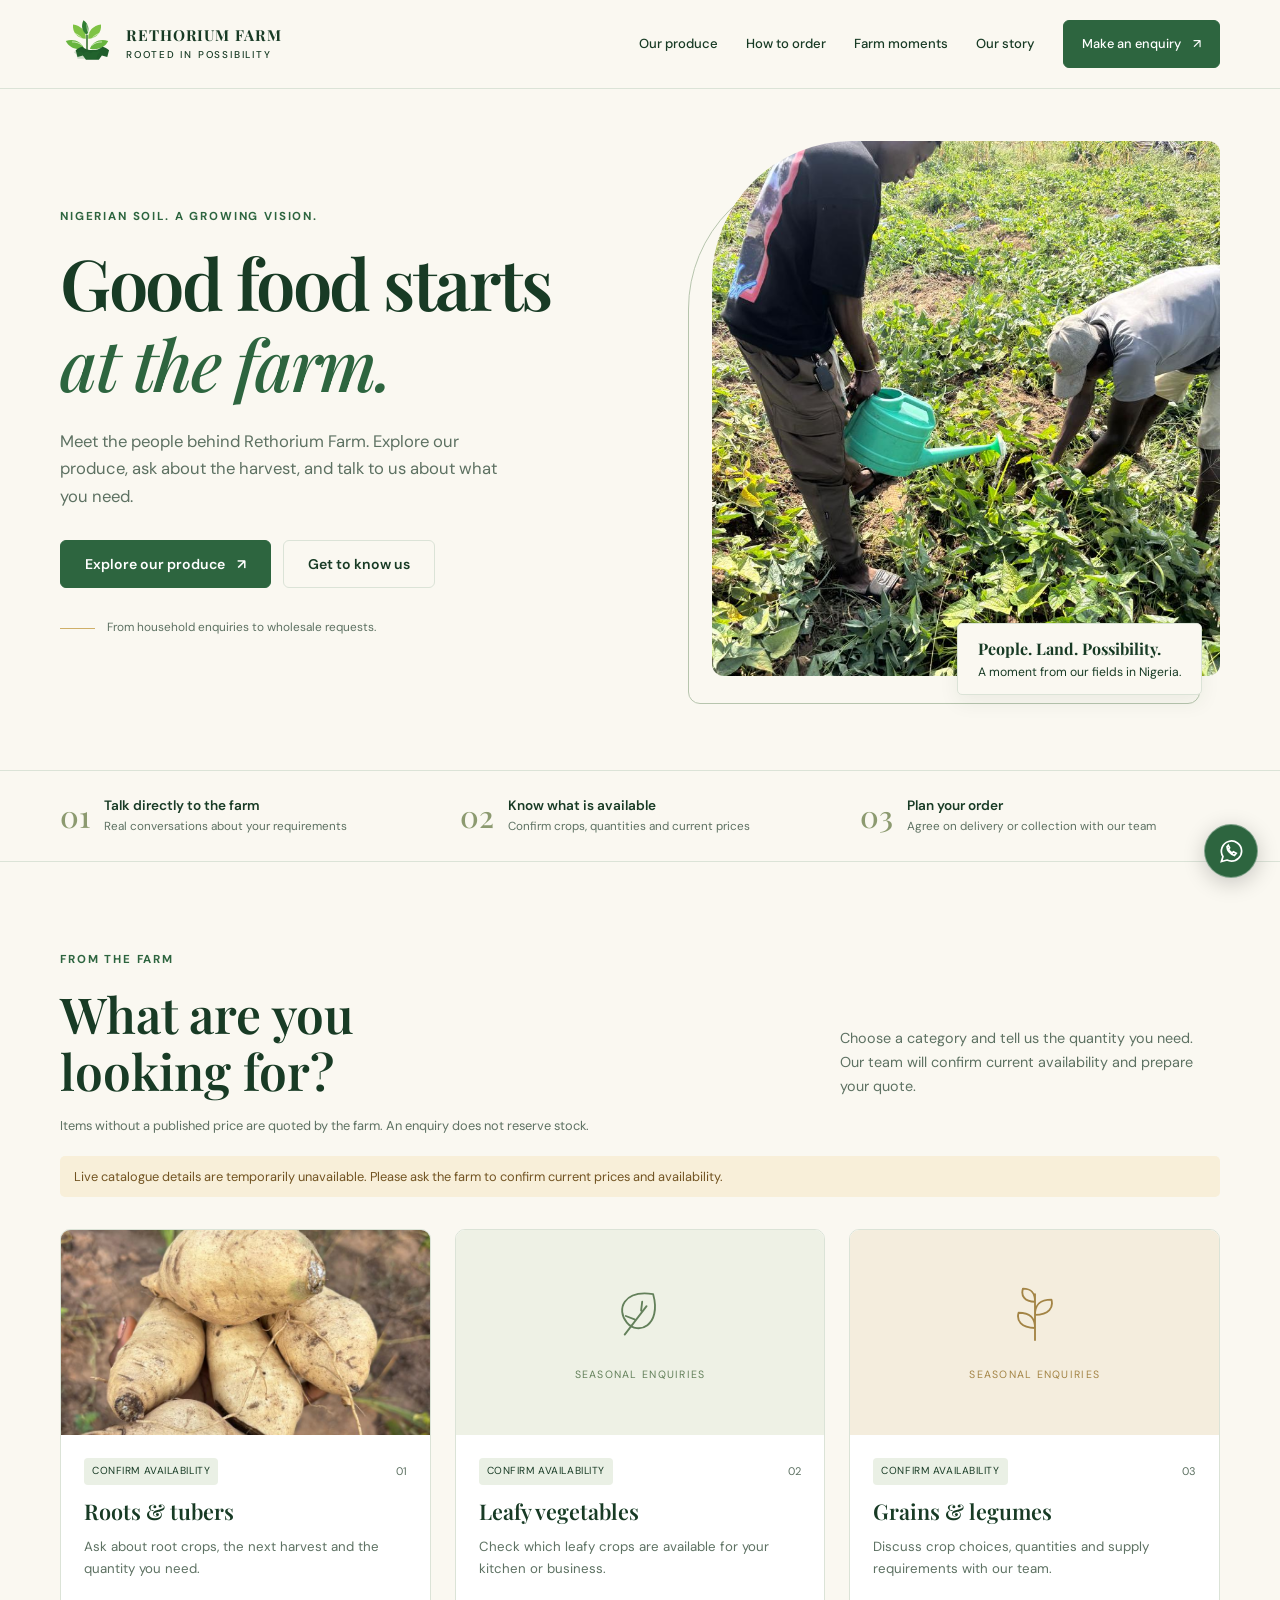
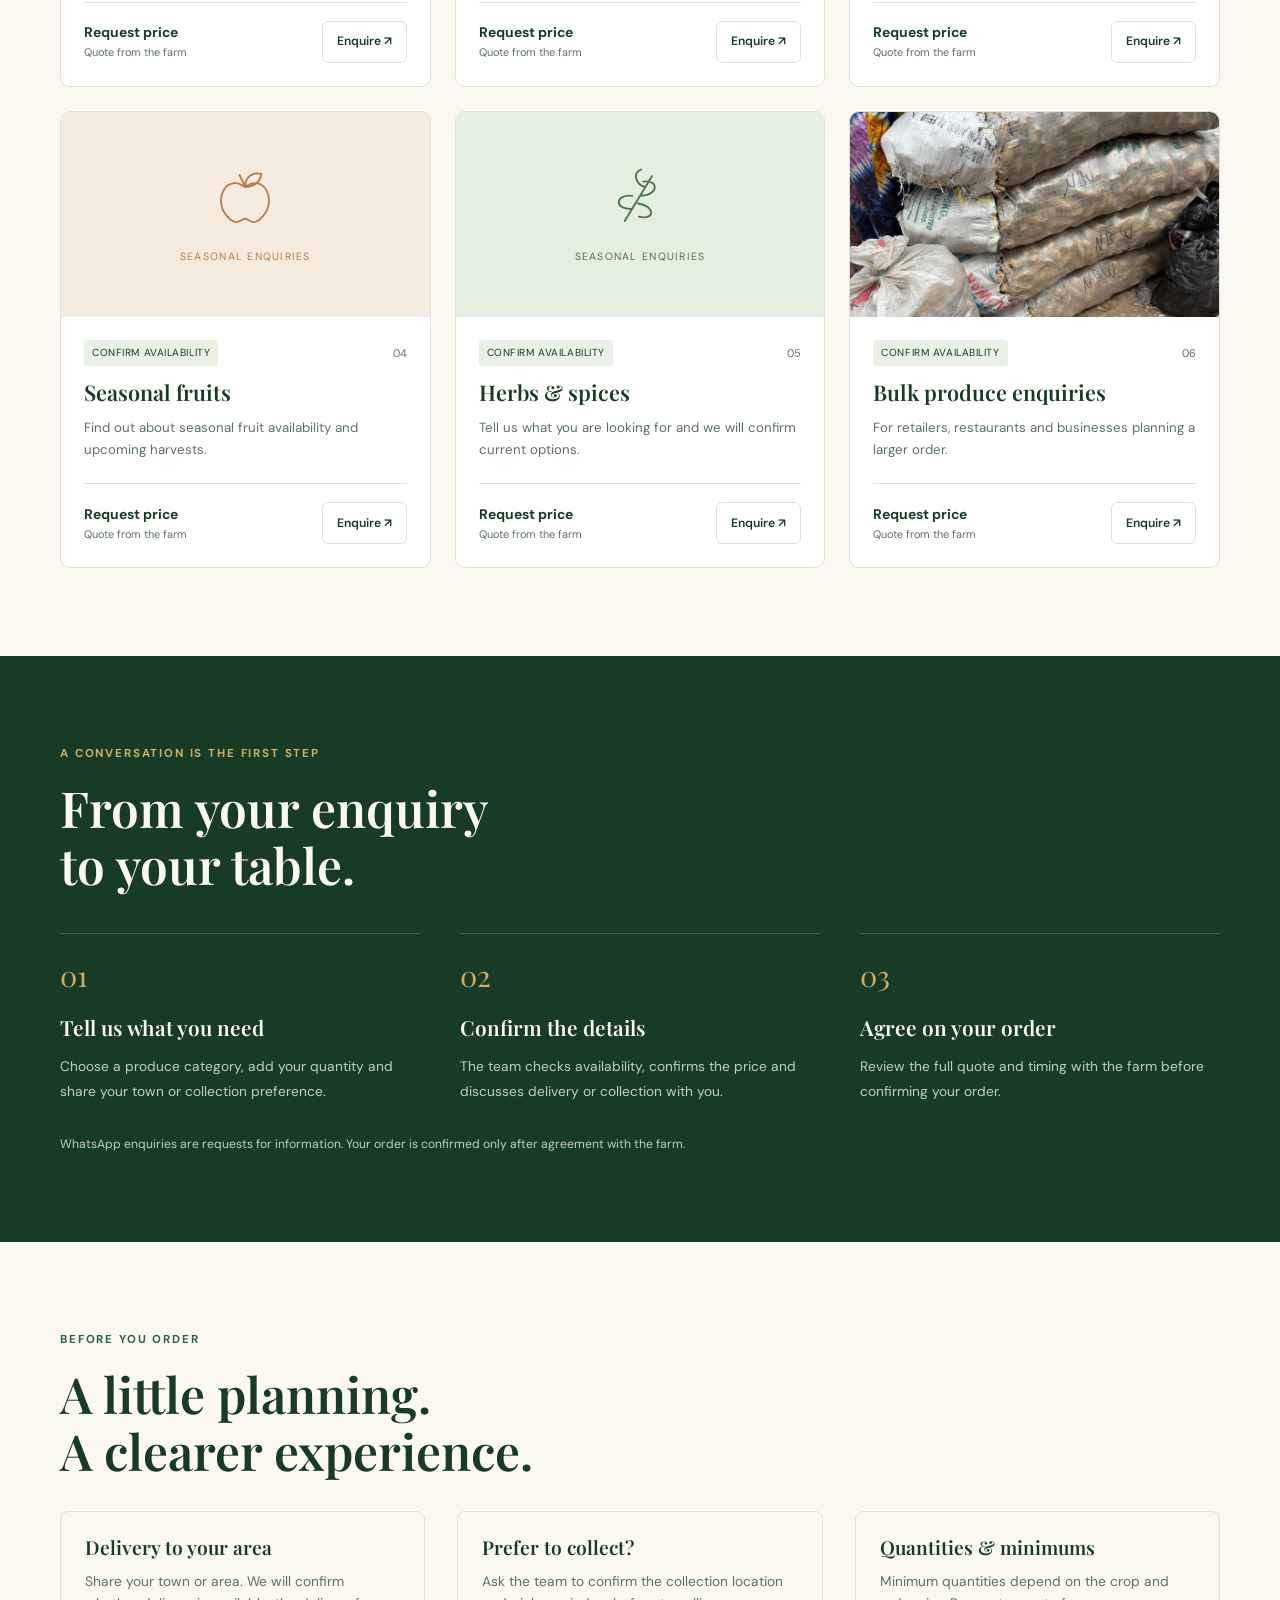
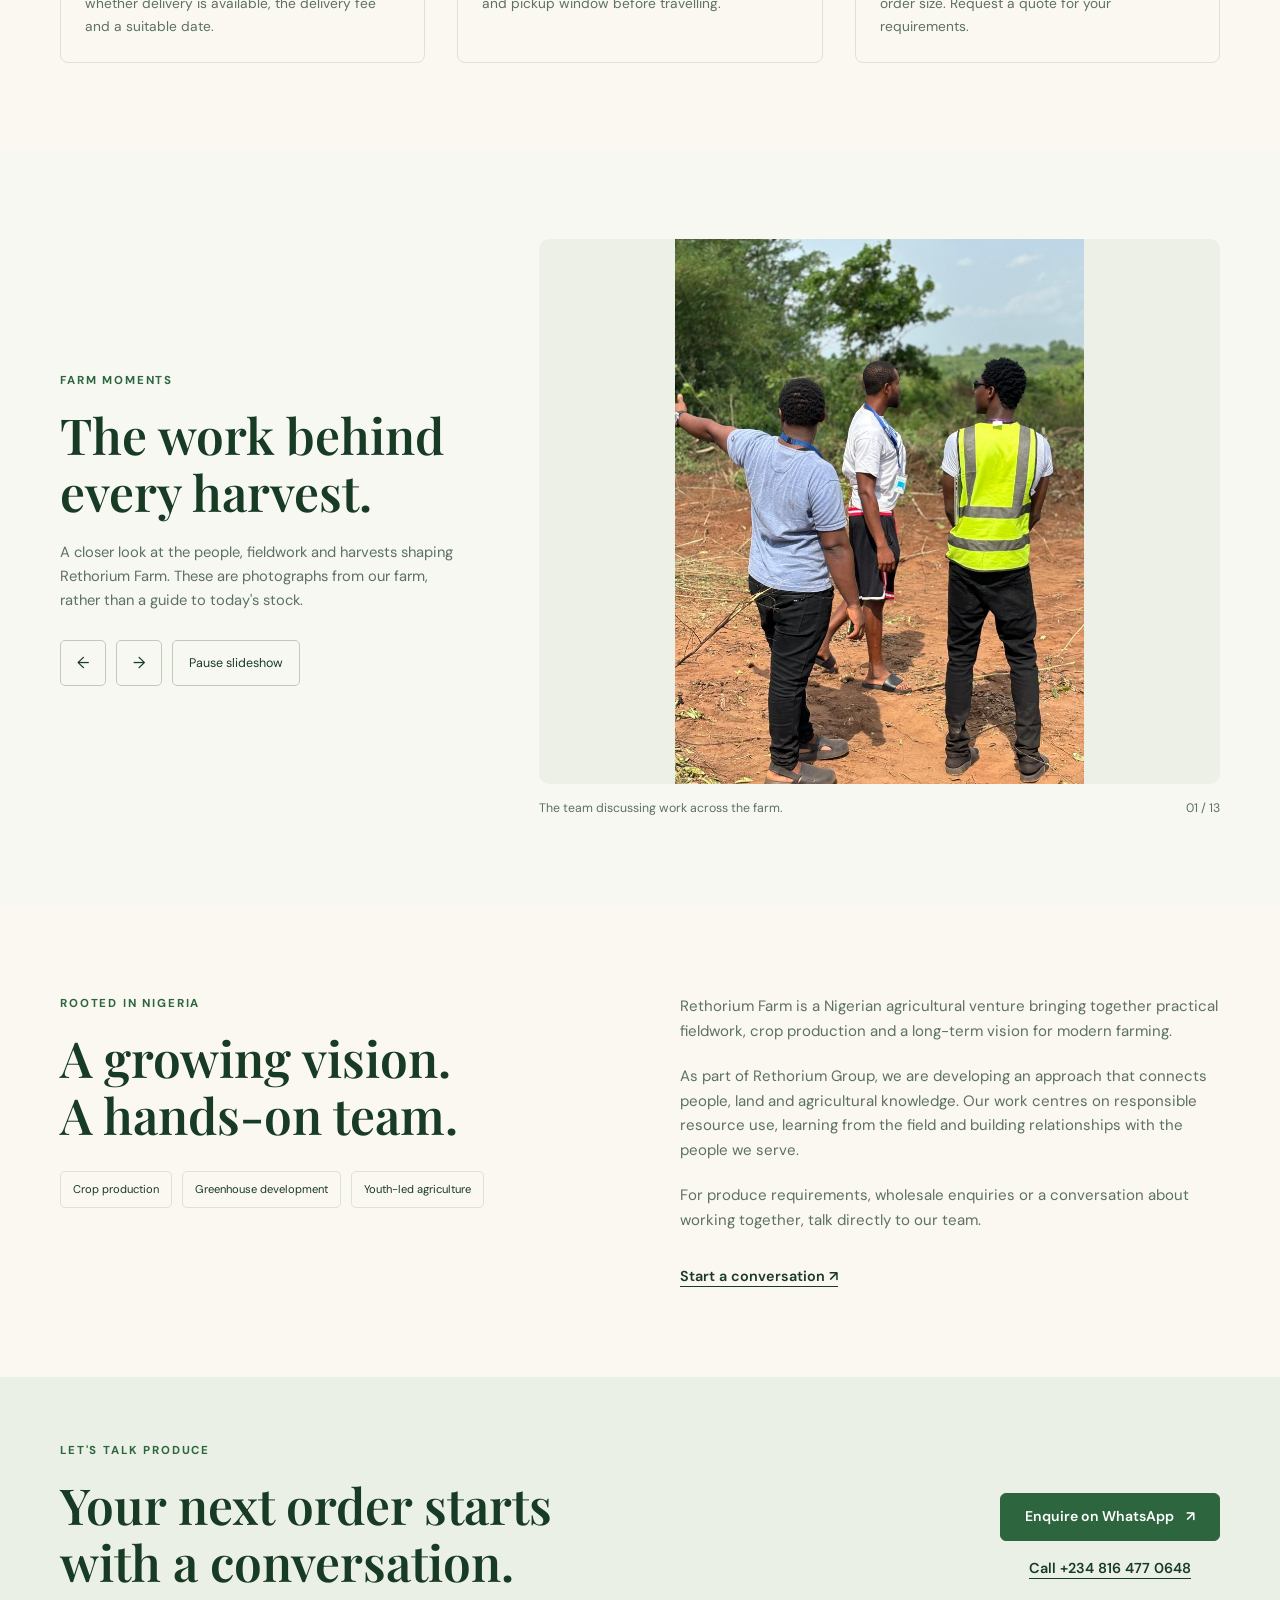
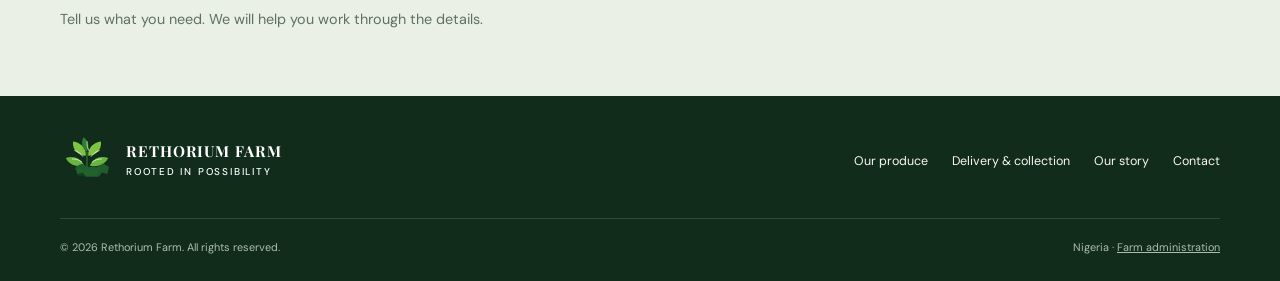
==== commit 50d56eb0: "Soften gallery background and sync remaining photos" ====
--- a/index.html
+++ b/index.html
@@ -114,7 +114,7 @@
   <section class="section" id="products" aria-labelledby="productsTitle"><div class="container"><div class="section-heading"><div><span class="eyebrow">From the farm</span><h2 id="productsTitle">What are you<br>looking for?</h2></div><p class="lead">Choose a category and tell us the quantity you need. Our team will confirm current availability and prepare your quote.</p></div><p class="catalogue-note">Items without a published price are quoted by the farm. An enquiry does not reserve stock.</p><p class="catalogue-status" id="catalogueStatus" role="status" hidden></p><div class="products-grid" id="productsGrid"></div><noscript><p class="lead">Call <a href="tel:+2348164770648">+234 816 477 0648</a> or <a href="https://wa.me/2348164770648" target="_blank" rel="noopener noreferrer">enquire on WhatsApp</a> for current produce and prices.</p></noscript></div></section>
   <section class="section order-section" id="how-to-order" aria-labelledby="orderTitle"><div class="container"><span class="eyebrow">A conversation is the first step</span><h2 id="orderTitle">From your enquiry<br>to your table.</h2><div class="order-steps"><article class="order-step"><span>01</span><h3>Tell us what you need</h3><p>Choose a produce category, add your quantity and share your town or collection preference.</p></article><article class="order-step"><span>02</span><h3>Confirm the details</h3><p>The team checks availability, confirms the price and discusses delivery or collection with you.</p></article><article class="order-step"><span>03</span><h3>Agree on your order</h3><p>Review the full quote and timing with the farm before confirming your order.</p></article></div><p class="order-footnote">WhatsApp enquiries are requests for information. Your order is confirmed only after agreement with the farm.</p></div></section>
   <section class="section" id="delivery" aria-labelledby="deliveryTitle"><div class="container"><span class="eyebrow">Before you order</span><h2 id="deliveryTitle">A little planning.<br>A clearer experience.</h2><div class="delivery-grid"><article class="delivery-card"><h3>Delivery to your area</h3><p id="deliveryText">Share your town or area. We will confirm whether delivery is available, the delivery fee and a suitable date.</p></article><article class="delivery-card"><h3>Prefer to collect?</h3><p id="collectionText">Ask the team to confirm the collection location and pickup window before travelling.</p></article><article class="delivery-card"><h3>Quantities & minimums</h3><p id="minimumText">Minimum quantities depend on the crop and order size. Request a quote for your requirements.</p></article></div></div></section>
-  <section class="section gallery-section" id="gallery" aria-labelledby="galleryTitle" aria-roledescription="carousel"><div class="container gallery-layout"><div class="gallery-copy"><span class="eyebrow">Farm moments</span><h2 id="galleryTitle">The work behind<br>every harvest.</h2><p class="lead">A closer look at the people, fieldwork and harvests shaping Rethorium Farm. These are photographs from our farm, rather than a guide to today's stock.</p><div class="gallery-controls" id="galleryControls" hidden><button class="gallery-button" id="galleryPrev" type="button" aria-label="Previous farm photo" aria-controls="galleryStage">←</button><button class="gallery-button" id="galleryNext" type="button" aria-label="Next farm photo" aria-controls="galleryStage">→</button><button class="gallery-button gallery-toggle" id="galleryToggle" type="button" aria-pressed="false">Pause slideshow</button></div></div><figure><div class="gallery-stage" id="galleryStage"><img class="gallery-media" src="gallery/images/harvest-2026-04/harvest-8.jpeg" width="810" height="1080" loading="lazy" alt="Members of the team discussing field activity"></div><figcaption class="gallery-caption"><span id="galleryCaption" aria-live="off">Members of the team discussing field activity.</span><span class="gallery-count" id="galleryCount"></span></figcaption></figure></div></section>
+  <section class="section gallery-section" id="gallery" aria-labelledby="galleryTitle" aria-roledescription="carousel"><div class="container gallery-layout"><div class="gallery-copy"><span class="eyebrow">Farm moments</span><h2 id="galleryTitle">The work behind<br>every harvest.</h2><p class="lead">A closer look at the people, fieldwork and harvests shaping Rethorium Farm. These are photographs from our farm, rather than a guide to today's stock.</p><div class="gallery-controls" id="galleryControls" hidden><button class="gallery-button" id="galleryPrev" type="button" aria-label="Previous farm photo" aria-controls="galleryStage">←</button><button class="gallery-button" id="galleryNext" type="button" aria-label="Next farm photo" aria-controls="galleryStage">→</button><button class="gallery-button gallery-toggle" id="galleryToggle" type="button" aria-pressed="false">Pause slideshow</button></div></div><figure><div class="gallery-stage" id="galleryStage"><img class="gallery-media" src="gallery/images/harvest-2026-04/harvest-33.jpeg" width="810" height="1080" loading="lazy" alt="The team discussing work across the farm"></div><figcaption class="gallery-caption"><span id="galleryCaption" aria-live="off">The team discussing work across the farm.</span><span class="gallery-count" id="galleryCount"></span></figcaption></figure></div></section>
   <section class="section" id="about" aria-labelledby="aboutTitle"><div class="container about-grid"><div><span class="eyebrow">Rooted in Nigeria</span><h2 id="aboutTitle">A growing vision.<br>A hands-on team.</h2><div class="about-values"><span>Crop production</span><span>Greenhouse development</span><span>Youth-led agriculture</span></div></div><div class="about-copy"><p>Rethorium Farm is a Nigerian agricultural venture bringing together practical fieldwork, crop production and a long-term vision for modern farming.</p><p>As part of Rethorium Group, we are developing an approach that connects people, land and agricultural knowledge. Our work centres on responsible resource use, learning from the field and building relationships with the people we serve.</p><p>For produce requirements, wholesale enquiries or a conversation about working together, talk directly to our team.</p><a class="text-link" href="#contact">Start a conversation <span aria-hidden="true">↗</span></a></div></div></section>
   <section class="contact-section" id="contact" aria-labelledby="contactTitle"><div class="container contact-grid"><div><span class="eyebrow">Let's talk produce</span><h2 id="contactTitle">Your next order starts<br>with a conversation.</h2><p>Tell us what you need. We will help you work through the details.</p></div><div class="contact-actions"><a class="button" href="https://wa.me/2348164770648" target="_blank" rel="noopener noreferrer">Enquire on WhatsApp <span aria-hidden="true">↗</span></a><a class="text-link" href="tel:+2348164770648">Call +234 816 477 0648</a></div></div></section>
 </main>
--- a/styles.css
+++ b/styles.css
@@ -513,7 +513,7 @@
   color:var(--muted)
 }
 .gallery-section {
-  background:#f0f2e8
+  background:#f7f8f2
 }
 .gallery-layout {
   display:grid;
@@ -543,14 +543,14 @@
   color:var(--ink)
 }
 .gallery-button:hover {
-  background:#dfe7d9
+  background:#eef1e8
 }
 .gallery-toggle {
   padding:10px 16px;
   font-size:.78rem
 }
 .gallery-stage {
-  background:#dce3d3;
+  background:#edf0e7;
   border-radius:10px;
   overflow:hidden;
   aspect-ratio:5/4;
